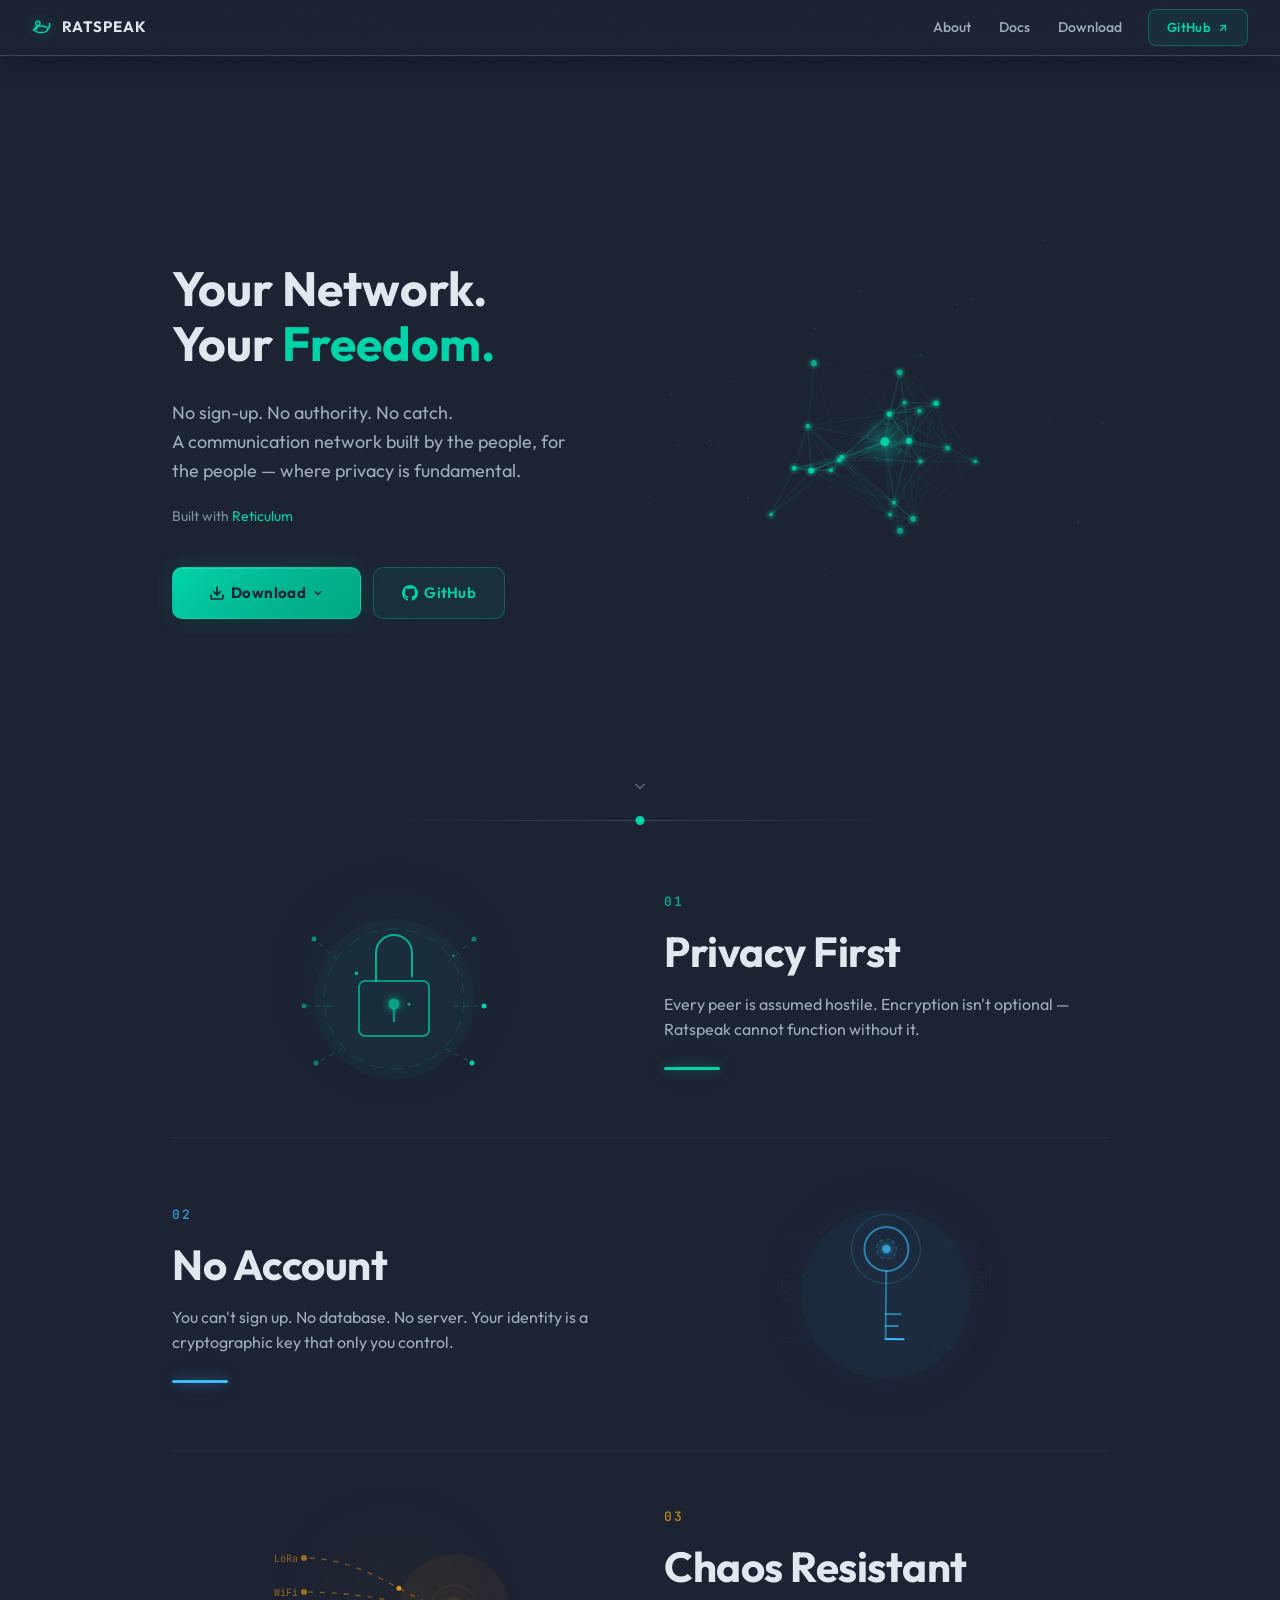
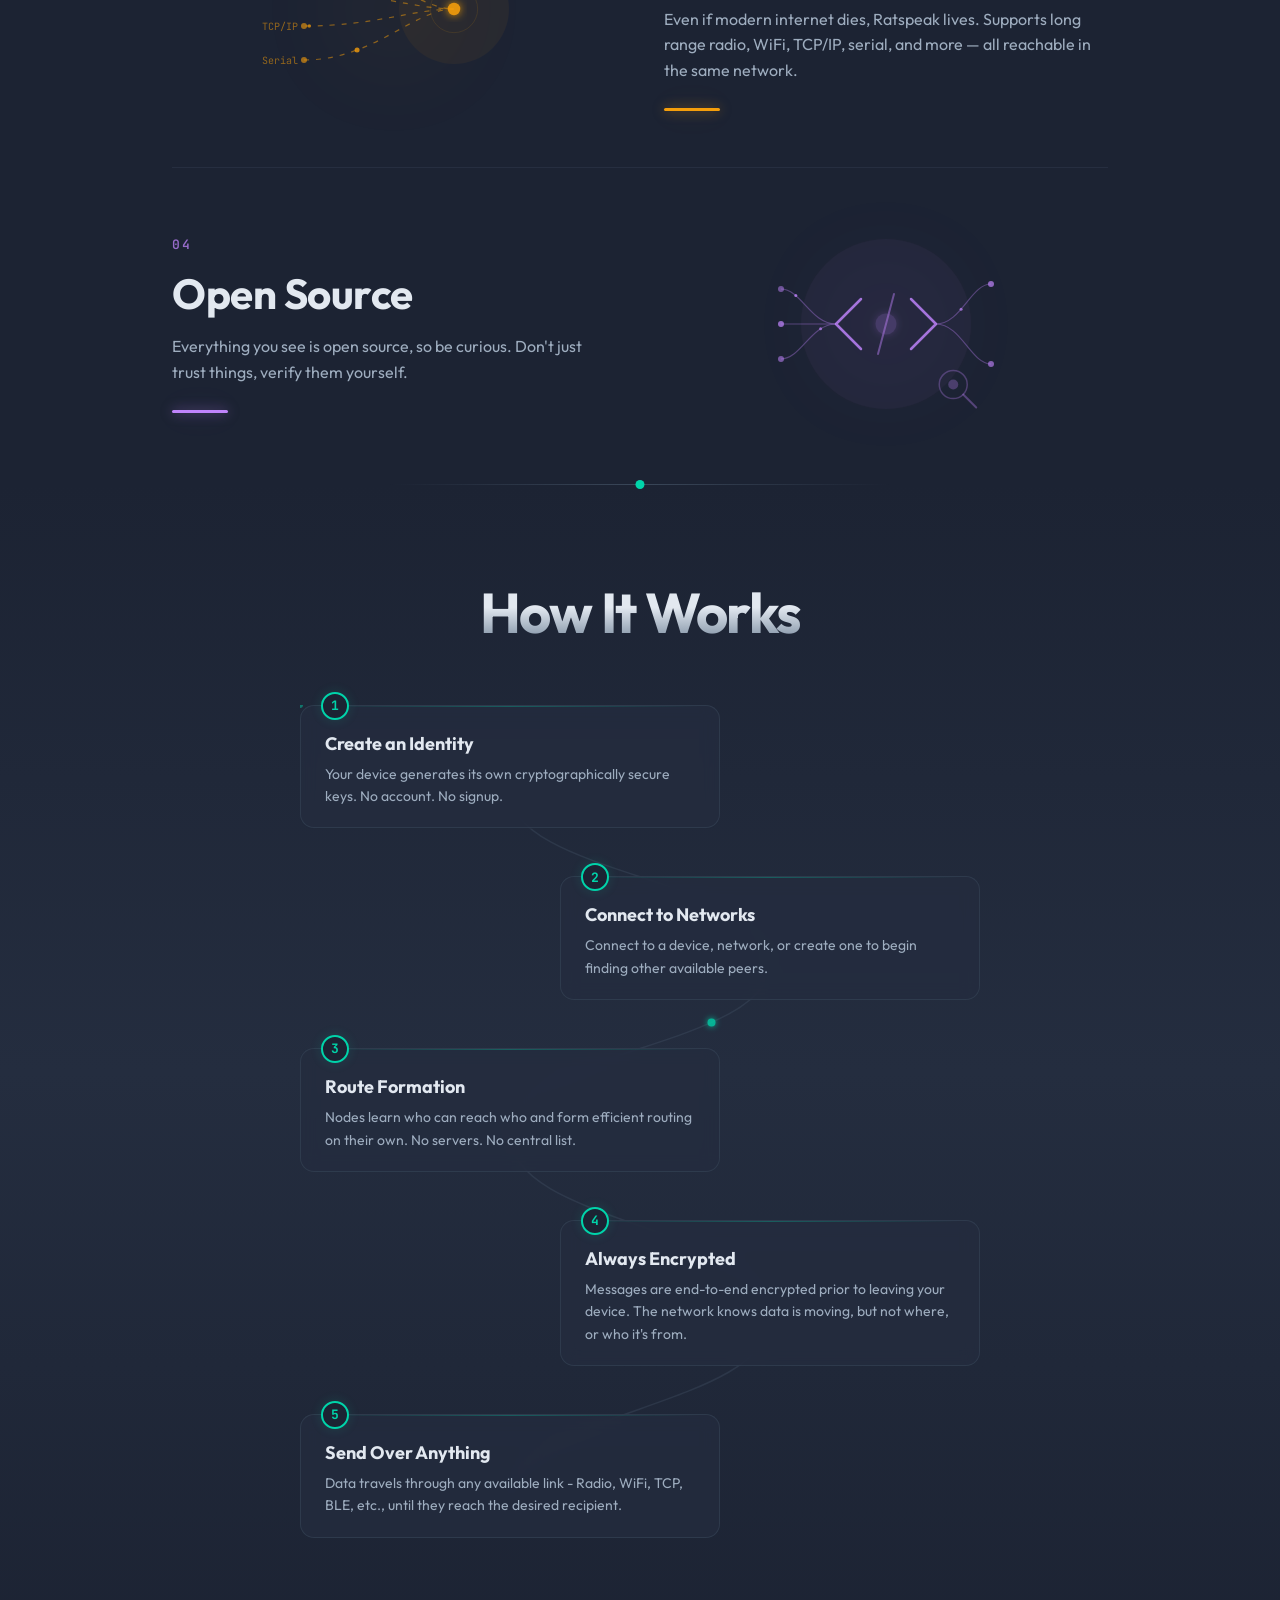
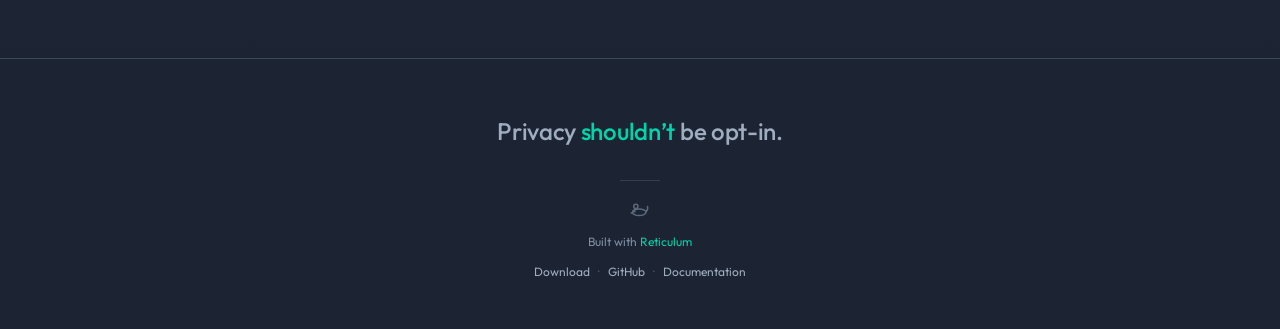
==== index.html @ ed73d6cc "Rename Flash to Download, update navbar and page text" ====
<!DOCTYPE html>
<html lang="en">
<head>
    <meta charset="UTF-8">
    <meta name="viewport" content="width=device-width, initial-scale=1.0">
    <title>Ratspeak — Encrypted Mesh Networking Dashboard</title>
    <meta name="description" content="Encrypted mesh communication built on Reticulum. No servers. No accounts. No surveillance.">
    <link rel="preconnect" href="https://fonts.googleapis.com">
    <link rel="preconnect" href="https://fonts.gstatic.com" crossorigin>
    <link href="https://fonts.googleapis.com/css2?family=Outfit:wght@400;500;600;700&family=JetBrains+Mono:wght@400;500;600&display=swap" rel="stylesheet">
    <style>
        :root {
            --bg-primary:    #1c2333;
            --bg-secondary:  #242d3f;
            --bg-tertiary:   #2d3748;
            --border:        #3a4759;
            --border-light:  #4a5a6e;
            --text-primary:  #e2e8f0;
            --text-secondary:#9eadbf;
            --text-muted:    #7e8fa2;
            --green:         #00D4AA;
            --green-dim:     #00A080;
            --red:           #FF6B6B;
            --blue:          #38BDF8;
            --purple:        #C084FC;
            --orange:        #F59E0B;
            --font-mono:     'JetBrains Mono', 'SF Mono', 'Menlo', 'Monaco', 'Consolas', monospace;
            --font-sans:     'Outfit', -apple-system, BlinkMacSystemFont, 'Segoe UI', Helvetica, Arial, sans-serif;
            --glass-bg:      rgba(36, 45, 63, 0.75);
            --glass-border:  rgba(58, 71, 89, 0.55);
        }

        * { box-sizing: border-box; margin: 0; padding: 0; }

        html {
            scroll-behavior: smooth;
        }

        body {
            background: var(--bg-primary);
            color: var(--text-primary);
            font-family: var(--font-sans);
            font-size: 14px;
            line-height: 1.5;
            position: relative;
            overflow-x: hidden;
        }

        /* Noise texture overlay */
        body::after {
            content: '';
            position: fixed;
            top: 0;
            left: 0;
            width: 100%;
            height: 100%;
            pointer-events: none;
            z-index: 99999;
            opacity: 0.015;
            background-image: url("data:image/svg+xml,%3Csvg viewBox='0 0 256 256' xmlns='http://www.w3.org/2000/svg'%3E%3Cfilter id='noise'%3E%3CfeTurbulence type='fractalNoise' baseFrequency='0.9' numOctaves='4' stitchTiles='stitch'/%3E%3C/filter%3E%3Crect width='100%25' height='100%25' filter='url(%23noise)'/%3E%3C/svg%3E");
            background-repeat: repeat;
            background-size: 256px 256px;
        }

        /* ── Animations ───────────────────────────────── */

        @keyframes glowPulse {
            0%, 100% { box-shadow: 0 0 8px var(--green), 0 0 16px rgba(0, 212, 170, 0.2); }
            50%      { box-shadow: 0 0 12px var(--green), 0 0 24px rgba(0, 212, 170, 0.35); }
        }

        /* ── Navbar ────────────────────────────────────── */

        .navbar {
            position: fixed;
            top: 0;
            left: 0;
            right: 0;
            z-index: 100;
            display: flex;
            align-items: center;
            justify-content: space-between;
            padding: 0 32px;
            height: 56px;
            background: linear-gradient(180deg, rgba(28, 35, 51, 0.95) 0%, rgba(28, 35, 51, 0.9) 100%);
            backdrop-filter: blur(16px);
            border-bottom: 1px solid var(--border);
            box-shadow: 0 1px 0 rgba(0, 212, 170, 0.05), 0 4px 24px rgba(0, 0, 0, 0.3);
            transition: border-color 0.3s ease, box-shadow 0.3s ease;
        }

        .navbar.scrolled {
            border-bottom-color: var(--border-light);
            box-shadow: 0 1px 0 rgba(0, 212, 170, 0.08), 0 8px 32px rgba(0, 0, 0, 0.5);
        }

        .navbar-left {
            display: flex;
            align-items: center;
            gap: 10px;
        }

        .navbar-left a {
            display: flex;
            align-items: center;
            gap: 10px;
            text-decoration: none;
        }

        .navbar-logo {
            flex-shrink: 0;
            filter: drop-shadow(0 0 6px rgba(0, 212, 170, 0.4));
        }

        .navbar-title {
            font-size: 15px;
            font-weight: 700;
            color: var(--text-primary);
            letter-spacing: 1px;
            text-transform: uppercase;
        }

        .navbar-right {
            display: flex;
            align-items: center;
            gap: 24px;
        }

        .navbar-link {
            color: var(--text-secondary);
            text-decoration: none;
            font-size: 14px;
            font-weight: 500;
            padding: 6px 2px;
            border-bottom: 1px solid transparent;
            transition: color 0.2s, border-color 0.2s;
        }

        .navbar-link:hover {
            color: var(--text-primary);
            border-bottom-color: var(--text-secondary);
        }

        .nr-btn {
            background: rgba(0, 160, 128, 0.1);
            color: var(--green);
            border: 1px solid rgba(0, 212, 170, 0.3);
            border-radius: 8px;
            padding: 8px 18px;
            font-size: 13px;
            font-weight: 600;
            cursor: pointer;
            font-family: var(--font-sans);
            transition: all 0.25s ease;
            white-space: nowrap;
            letter-spacing: 0.3px;
            text-decoration: none;
            display: inline-flex;
            align-items: center;
            gap: 6px;
        }

        .nr-btn:hover {
            background: rgba(0, 160, 128, 0.2);
            border-color: rgba(0, 212, 170, 0.5);
            color: var(--green);
            box-shadow: 0 0 20px rgba(0, 212, 170, 0.15);
        }

        .nr-btn-lg {
            padding: 14px 36px;
            font-size: 15px;
            border-radius: 10px;
            background: linear-gradient(135deg, #00D4AA 0%, #00B894 50%, #00A87E 100%);
            color: var(--bg-primary);
            border: 1px solid rgba(0, 232, 186, 0.4);
            font-weight: 700;
            letter-spacing: 0.4px;
            box-shadow:
                0 0 20px rgba(0, 212, 170, 0.2),
                0 2px 8px rgba(0, 0, 0, 0.3),
                inset 0 1px 0 rgba(255, 255, 255, 0.15);
            position: relative;
        }

        .nr-btn-lg:hover {
            background: linear-gradient(135deg, #00e8ba 0%, #00D4AA 50%, #00B894 100%);
            border-color: rgba(0, 232, 186, 0.6);
            color: var(--bg-primary);
            box-shadow:
                0 0 32px rgba(0, 212, 170, 0.35),
                0 4px 16px rgba(0, 0, 0, 0.3),
                inset 0 1px 0 rgba(255, 255, 255, 0.2);
            transform: translateY(-2px);
        }

        .nr-btn-secondary {
            padding: 14px 28px;
            font-size: 15px;
            border-radius: 10px;
            font-weight: 600;
        }

        .nr-btn-secondary:hover {
            background: rgba(0, 160, 128, 0.15);
        }

        .hero-buttons {
            display: flex;
            align-items: center;
            gap: 12px;
            margin-top: 28px;
        }

        .download-wrapper {
            position: relative;
        }

        .download-dropdown {
            position: absolute;
            top: calc(100% + 8px);
            left: 0;
            min-width: 100%;
            background: var(--bg-secondary);
            border: 1px solid var(--border);
            border-radius: 10px;
            padding: 6px;
            opacity: 0;
            visibility: hidden;
            transform: translateY(-4px);
            transition: all 0.2s ease;
            z-index: 10;
            box-shadow: 0 8px 32px rgba(0, 0, 0, 0.4);
        }

        .download-wrapper:hover .download-dropdown,
        .download-wrapper:focus-within .download-dropdown {
            opacity: 1;
            visibility: visible;
            transform: translateY(0);
        }

        .download-option {
            display: flex;
            align-items: center;
            gap: 10px;
            padding: 10px 14px;
            color: var(--text-secondary);
            text-decoration: none;
            font-size: 13px;
            font-weight: 500;
            border-radius: 6px;
            transition: all 0.15s;
            white-space: nowrap;
        }

        .download-option:hover {
            background: var(--bg-tertiary);
            color: var(--text-primary);
        }

        .download-option svg {
            width: 16px;
            height: 16px;
            flex-shrink: 0;
        }

        /* ── Hero ──────────────────────────────────────── */

        .hero {
            min-height: calc(100vh - 80px);
            padding: 140px 32px 80px;
            max-width: 1000px;
            margin: 0 auto;
            display: flex;
            align-items: center;
            gap: 48px;
            position: relative;
        }

        .scroll-hint {
            position: absolute;
            bottom: 24px;
            left: 50%;
            transform: translateX(-50%);
            display: flex;
            flex-direction: column;
            align-items: center;
            gap: 4px;
            color: var(--text-muted);
            opacity: 0.6;
            animation: scrollBounce 2s ease-in-out infinite;
            transition: opacity 0.4s;
            z-index: 5;
        }

        .scroll-hint svg {
            width: 20px;
            height: 20px;
        }

        .scroll-hint.hidden {
            opacity: 0;
            pointer-events: none;
        }

        @keyframes scrollBounce {
            0%, 100% { transform: translateX(-50%) translateY(0); }
            50% { transform: translateX(-50%) translateY(6px); }
        }

        .hero-text {
            flex: 0 0 45%;
            position: relative;
            z-index: 2;
        }

        .hero h1 {
            font-family: var(--font-sans);
            font-weight: 700;
            font-size: 48px;
            line-height: 1.15;
            color: var(--text-primary);
            margin-bottom: 28px;
        }

        .hero h1 .accent {
            color: var(--green);
            display: inline-block;
            min-width: 180px;
            transition: opacity 0.4s ease;
        }
        .hero h1 .accent.fade-out {
            opacity: 0;
        }

        .hero-sub {
            font-size: 18px;
            color: var(--text-secondary);
            max-width: 520px;
            line-height: 1.6;
            margin-bottom: 20px;
        }

        .hero-built-on {
            font-size: 14px;
            color: var(--text-muted);
            margin-bottom: 40px;
        }
        .hero-built-on a {
            color: var(--green);
            text-decoration: none;
            border-bottom: 1px solid transparent;
            transition: border-color 0.2s;
        }
        .hero-built-on a:hover {
            border-bottom-color: var(--green);
        }

        .hero-visual {
            flex: 1;
            display: flex;
            align-items: center;
            justify-content: center;
            position: relative;
            min-height: 400px;
        }

        #meshCanvas {
            width: 100%;
            height: 100%;
            display: block;
        }

        /* ── Section Shared ────────────────────────────── */

        .section-heading {
            font-family: var(--font-sans);
            font-weight: 700;
            font-size: clamp(36px, 5vw, 56px);
            line-height: 1;
            letter-spacing: -1.5px;
            text-align: center;
            margin-bottom: 64px;
            background: linear-gradient(180deg, var(--text-primary) 40%, var(--text-muted) 100%);
            -webkit-background-clip: text;
            -webkit-text-fill-color: transparent;
            background-clip: text;
        }

        .section-divider {
            position: relative;
            height: 1px;
            background: linear-gradient(90deg, transparent 0%, var(--border) 50%, transparent 100%);
            max-width: 500px;
            margin: 0 auto;
        }

        .section-divider::after {
            content: '';
            position: absolute;
            top: -4px;
            left: 50%;
            transform: translateX(-50%);
            width: 9px;
            height: 9px;
            border-radius: 50%;
            background: var(--green);
            animation: glowPulse 2.5s ease-in-out infinite;
        }

        .fade-in {
            opacity: 0;
            transform: translateY(24px);
            transition: opacity 0.7s cubic-bezier(0.16, 1, 0.3, 1),
                        transform 0.7s cubic-bezier(0.16, 1, 0.3, 1);
        }

        .fade-in.visible {
            opacity: 1;
            transform: translateY(0);
        }

        /* ── WHY Section ───────────────────────────────── */

        .why {
            padding: 60px 32px 60px;
            max-width: 1000px;
            margin: 0 auto;
            overflow: hidden;
        }

        .why-feature {
            display: grid;
            grid-template-columns: 1fr 1fr;
            gap: 48px;
            align-items: center;
            padding: 56px 0;
            border-bottom: 1px solid rgba(58, 71, 89, 0.35);
        }

        .why-feature:last-child {
            border-bottom: none;
            padding-bottom: 0;
        }

        .why-feature:first-of-type {
            padding-top: 0;
        }

        .why-feature--right .why-feature__visual {
            order: 2;
        }

        .why-feature--left .why-feature__text {
            order: 2;
        }

        .why-feature__number {
            font-family: var(--font-mono);
            font-size: 13px;
            font-weight: 600;
            letter-spacing: 2px;
            display: block;
            margin-bottom: 16px;
        }

        [data-accent="green"] .why-feature__number  { color: var(--green); opacity: 0.75; }
        [data-accent="blue"] .why-feature__number    { color: var(--blue); opacity: 0.75; }
        [data-accent="orange"] .why-feature__number  { color: var(--orange); opacity: 0.75; }
        [data-accent="purple"] .why-feature__number  { color: var(--purple); opacity: 0.75; }

        .why-feature__title {
            font-family: var(--font-sans);
            font-weight: 700;
            font-size: clamp(28px, 4vw, 42px);
            color: var(--text-primary);
            line-height: 1.15;
            margin-bottom: 16px;
            letter-spacing: -0.5px;
        }

        .why-feature__tagline {
            font-size: 16px;
            color: var(--text-secondary);
            line-height: 1.6;
            max-width: 460px;
        }

        .why-feature__accent-line {
            width: 56px;
            height: 3px;
            margin-top: 24px;
            border-radius: 2px;
        }

        [data-accent="green"] .why-feature__accent-line  { background: var(--green); box-shadow: 0 0 12px rgba(0, 212, 170, 0.5), 0 0 28px rgba(0, 212, 170, 0.2); }
        [data-accent="blue"] .why-feature__accent-line    { background: var(--blue); box-shadow: 0 0 12px rgba(56, 189, 248, 0.5), 0 0 28px rgba(56, 189, 248, 0.2); }
        [data-accent="orange"] .why-feature__accent-line  { background: var(--orange); box-shadow: 0 0 12px rgba(245, 158, 11, 0.5), 0 0 28px rgba(245, 158, 11, 0.2); }
        [data-accent="purple"] .why-feature__accent-line  { background: var(--purple); box-shadow: 0 0 12px rgba(192, 132, 252, 0.5), 0 0 28px rgba(192, 132, 252, 0.2); }

        .why-feature__visual {
            display: flex;
            align-items: center;
            justify-content: center;
            position: relative;
        }

        .why-feature__visual::before {
            content: '';
            position: absolute;
            width: 100px;
            height: 100px;
            border-radius: 50%;
            filter: blur(60px);
            opacity: 0.08;
            z-index: 0;
        }
        [data-accent="green"] .why-feature__visual::before  { background: var(--green); }
        [data-accent="blue"] .why-feature__visual::before    { background: var(--blue); }
        [data-accent="orange"] .why-feature__visual::before  { background: var(--orange); }
        [data-accent="purple"] .why-feature__visual::before  { background: var(--purple); }

        .why-feature__svg {
            width: 100%;
            max-width: 280px;
            height: auto;
            opacity: 1.0;
        }

        [data-accent="green"] .why-feature__svg  { color: var(--green); }
        [data-accent="blue"] .why-feature__svg    { color: var(--blue); }
        [data-accent="orange"] .why-feature__svg  { color: var(--orange); }
        [data-accent="purple"] .why-feature__svg  { color: var(--purple); }

        /* WHY feature animation stagger */
        .why-feature.visible .why-feature__text {
            animation: whySlide 0.6s cubic-bezier(0.16, 1, 0.3, 1) 0.15s both;
        }
        .why-feature.visible .why-feature__visual {
            animation: whySlide 0.6s cubic-bezier(0.16, 1, 0.3, 1) 0.3s both;
        }

        @keyframes whySlide {
            from { opacity: 0; transform: translateY(20px); }
            to   { opacity: 1; transform: translateY(0); }
        }

        /* C02 peripheral fade — invisible until card enters viewport */
        .c02-fade { opacity: 0; }
        .why-feature.visible .c02-fade {
            animation: c02Glow var(--glow-dur, 5s) ease-in-out var(--glow-delay, 0s) infinite both;
        }
        @keyframes c02Glow {
            0%, 100% { opacity: 0.05; }
            50% { opacity: var(--glow-peak, 0.3); }
        }

        /* ── HOW IT WORKS Section ──────────────────────── */

        .how {
            padding: 100px 32px 120px;
            background: linear-gradient(180deg, var(--bg-primary) 0%, var(--bg-secondary) 50%, var(--bg-primary) 100%);
        }

        .how .section-heading {
            max-width: 1000px;
            margin-left: auto;
            margin-right: auto;
        }

        .how-flow {
            position: relative;
            max-width: 680px;
            margin: 0 auto;
        }

        /* SVG connector path — dynamically computed by JS */
        .how-flow__connector {
            position: absolute;
            top: 0;
            left: 0;
            width: 100%;
            height: 100%;
            z-index: 0;
            pointer-events: none;
            opacity: 0;
            transition: opacity 1s ease;
        }

        .how-flow__connector.revealed {
            opacity: 1;
        }

        /* Cards container — vertical stack */
        .how-cards {
            display: flex;
            flex-direction: column;
            gap: 48px;
            position: relative;
            z-index: 1;
        }

        /* Uniform card sizing */
        .how-card {
            width: 420px;
            min-height: 108px;
            background: var(--glass-bg);
            border: 1px solid var(--glass-border);
            border-radius: 14px;
            padding: 20px 24px;
            position: relative;
            backdrop-filter: blur(8px);
            transition: border-color 0.3s ease, box-shadow 0.3s ease;
        }

        /* Alternating left/right zigzag */
        .how-card:nth-child(odd) {
            align-self: flex-start;
        }

        .how-card:nth-child(even) {
            align-self: flex-end;
        }

        .how-card:hover {
            border-color: rgba(0, 212, 170, 0.25);
            box-shadow: 0 4px 24px rgba(0, 212, 170, 0.06),
                        0 0 0 1px rgba(0, 212, 170, 0.08);
        }

        /* Subtle top-edge glow line */
        .how-card::before {
            content: '';
            position: absolute;
            top: 0;
            left: 20px;
            right: 20px;
            height: 1px;
            background: linear-gradient(90deg, transparent, rgba(0, 212, 170, 0.3), transparent);
            border-radius: 1px;
        }

        /* Step number badge */
        .how-card__badge {
            position: absolute;
            top: -14px;
            left: 20px;
            width: 28px;
            height: 28px;
            border-radius: 50%;
            background: var(--bg-primary);
            border: 2px solid var(--green);
            display: flex;
            align-items: center;
            justify-content: center;
            font-family: var(--font-mono);
            font-weight: 700;
            font-size: 13px;
            color: var(--green);
            box-shadow: 0 0 12px rgba(0, 212, 170, 0.15);
            transform: scale(0);
            transition: transform 0.5s cubic-bezier(0.34, 1.56, 0.64, 1) 0.1s;
        }

        .how-card.visible .how-card__badge {
            transform: scale(1);
        }

        /* Card title */
        .how-card__title {
            font-family: var(--font-sans);
            font-weight: 700;
            font-size: 18px;
            color: var(--text-primary);
            margin-bottom: 6px;
            margin-top: 4px;
        }

        /* Card description */
        .how-card__desc {
            font-size: 14px;
            color: var(--text-secondary);
            line-height: 1.6;
        }

        /* Fade-in with stagger via --step-index */
        .how-card.fade-in {
            opacity: 0;
            transform: translateY(24px);
            transition: opacity 0.6s cubic-bezier(0.16, 1, 0.3, 1),
                        transform 0.6s cubic-bezier(0.16, 1, 0.3, 1);
            transition-delay: calc(var(--step-index, 0) * 0.1s);
        }

        .how-card.fade-in.visible {
            opacity: 1;
            transform: translateY(0);
        }

        /* ── Footer ────────────────────────────────────── */

        .footer {
            padding: 56px 32px 48px;
            border-top: 1px solid var(--border);
            text-align: center;
            display: flex;
            flex-direction: column;
            align-items: center;
            gap: 12px;
        }

        .footer-quote {
            font-family: var(--font-sans);
            font-size: clamp(18px, 2.5vw, 24px);
            font-weight: 500;
            letter-spacing: -0.3px;
            color: var(--text-secondary);
            text-align: center;
            padding: 0;
            margin: 0 0 20px;
            max-width: 600px;
            line-height: 1.4;
        }

        .footer-quote em {
            font-style: normal;
            color: var(--green);
        }

        .footer-divider {
            width: 40px;
            height: 1px;
            background: var(--border-light);
            margin: 0 0 8px;
            opacity: 0.5;
        }

        .footer-logo {
            width: 20px;
            height: 20px;
            opacity: 0.65;
        }

        .footer-name {
            font-family: var(--font-sans);
            font-weight: 600;
            font-size: 13px;
            color: var(--text-secondary);
        }

        .footer-built {
            font-size: 12px;
            color: var(--text-muted);
        }

        .footer-built a {
            color: var(--green);
            text-decoration: none;
        }

        .footer-built a:hover {
            text-decoration: underline;
        }

        .footer-links {
            font-size: 12px;
            color: var(--text-muted);
            display: flex;
            gap: 8px;
            align-items: center;
        }

        .footer-links a {
            color: var(--text-secondary);
            text-decoration: none;
            transition: color 0.2s;
        }

        .footer-links a:hover {
            color: var(--green);
        }

        .footer-links .dot-sep {
            color: var(--text-muted);
            opacity: 0.5;
        }

        .footer-license {
            font-family: var(--font-mono);
            font-size: 10px;
            color: var(--text-muted);
            margin-top: 4px;
        }

        /* ── Responsive ────────────────────────────────── */

        @media (max-width: 768px) {
            .navbar {
                padding: 0 16px;
            }

            .hero {
                flex-direction: column;
                padding: 120px 20px 60px;
                gap: 32px;
                text-align: center;
                min-height: calc(100svh - 60px);
            }

            .hero-text {
                flex: none;
                width: 100%;
            }

            .hero h1 {
                font-size: 32px;
            }

            .hero h1 .accent {
                min-width: auto;
            }

            .hero-sub {
                font-size: 16px;
                margin-left: auto;
                margin-right: auto;
            }

            .hero-buttons {
                justify-content: center;
                flex-wrap: wrap;
            }

            .hero-visual {
                position: absolute;
                top: 100px;
                left: 0;
                right: 0;
                bottom: 0;
                opacity: 0.15;
                z-index: 0;
                pointer-events: none;
            }

            .hero-text {
                z-index: 2;
            }

            /* Section shared */
            .section-heading {
                margin-bottom: 48px;
                letter-spacing: -2px;
            }

            .section-divider {
                max-width: 200px;
            }

            /* WHY */
            .why {
                padding: 60px 20px 40px;
            }

            .why-feature {
                grid-template-columns: 1fr;
                gap: 24px;
                padding: 40px 0;
            }

            .why-feature--right .why-feature__visual,
            .why-feature--left .why-feature__text {
                order: 0;
            }

            .why-feature__svg {
                max-width: 160px;
            }

            .why-feature__title {
                font-size: 24px;
            }

            .why-feature__tagline {
                font-size: 14px;
            }

            /* HOW */
            .how {
                padding: 60px 20px 80px;
            }

            .how-cards {
                gap: 36px;
            }

            .how-card {
                width: 100%;
                padding: 18px 20px;
            }

            .how-card:nth-child(odd),
            .how-card:nth-child(even) {
                align-self: stretch;
            }

            .how-card__title {
                font-size: 17px;
            }

            .how-card__desc {
                font-size: 13px;
            }

            /* Hide connector on mobile */
            .how-flow__connector {
                display: none;
            }

            /* Footer */
            .footer {
                padding: 56px 20px 36px;
            }
        }
    </style>
</head>
<body>

<!-- ── Navbar ──────────────────────────────────────────── -->
<nav class="navbar" id="navbar">
    <div class="navbar-left">
        <a href="index.html">
            <svg class="navbar-logo" viewBox="0 0 24 24" fill="none" stroke="var(--green)" stroke-width="1.8" stroke-linecap="round" stroke-linejoin="round" width="20" height="20">
                <ellipse cx="11" cy="13.5" rx="8" ry="4"/>
                <circle cx="7" cy="6.5" r="2.5"/>
                <circle cx="5" cy="12" r="0.9"/>
                <path d="M3 14l-1.5.5"/>
                <path d="M19 13c1.5-1 2.5-4 2-6.5"/>
            </svg>
            <span class="navbar-title">Ratspeak</span>
        </a>
    </div>
    <div class="navbar-right">
        <a href="about.html" class="navbar-link">About</a>
        <a href="docs.html" class="navbar-link">Docs</a>
        <a href="download.html" class="navbar-link">Download</a>
        <a href="#" class="nr-btn" target="_blank" rel="noopener noreferrer">
            GitHub
            <svg width="12" height="12" viewBox="0 0 24 24" fill="none" stroke="currentColor" stroke-width="2.5" stroke-linecap="round" stroke-linejoin="round"><path d="M7 17l10-10"/><path d="M7 7h10v10"/></svg>
        </a>
    </div>
</nav>

<!-- ── Hero ────────────────────────────────────────────── -->
<section class="hero">
    <div class="hero-text">
        <h1>Your Network.<br>Your <span class="accent" id="hero-cycle">Freedom.</span></h1>
        <p class="hero-sub">No sign-up. No authority. No catch.<br>A communication network built by the people, for the people — where privacy is fundamental.</p>
        <p class="hero-built-on">Built with <a href="https://github.com/markqvist/Reticulum" target="_blank" rel="noopener noreferrer">Reticulum</a></p>
        <div class="hero-buttons">
            <div class="download-wrapper">
                <a href="#" class="nr-btn nr-btn-lg">
                    <svg width="16" height="16" viewBox="0 0 24 24" fill="none" stroke="currentColor" stroke-width="2.5" stroke-linecap="round" stroke-linejoin="round"><path d="M21 15v4a2 2 0 0 1-2 2H5a2 2 0 0 1-2-2v-4"/><polyline points="7 10 12 15 17 10"/><line x1="12" y1="15" x2="12" y2="3"/></svg>
                    Download
                    <svg width="12" height="12" viewBox="0 0 24 24" fill="none" stroke="currentColor" stroke-width="2.5" stroke-linecap="round" stroke-linejoin="round"><path d="M6 9l6 6 6-6"/></svg>
                </a>
                <div class="download-dropdown">
                    <a href="#" class="download-option">
                        <svg viewBox="0 0 24 24" fill="currentColor"><path d="M18.71 19.5c-.83 1.24-1.71 2.45-3.05 2.47-1.34.03-1.77-.79-3.29-.79-1.53 0-2 .77-3.27.82-1.31.05-2.3-1.32-3.14-2.53C4.25 17 2.94 12.45 4.7 9.39c.87-1.52 2.43-2.48 4.12-2.51 1.28-.02 2.5.87 3.29.87.78 0 2.26-1.07 3.8-.91.65.03 2.47.26 3.64 1.98-.09.06-2.17 1.28-2.15 3.81.03 3.02 2.65 4.03 2.68 4.04-.03.07-.42 1.44-1.38 2.83M13 3.5c.73-.83 1.94-1.46 2.94-1.5.13 1.17-.34 2.35-1.04 3.19-.69.85-1.83 1.51-2.95 1.42-.15-1.15.41-2.35 1.05-3.11z"/></svg>
                        macOS
                    </a>
                    <a href="#" class="download-option">
                        <svg viewBox="0 0 24 24" fill="currentColor"><path d="M12.504 0c-.155 0-.315.008-.48.021-4.226.333-3.105 4.807-3.17 6.298-.076 1.092-.3 1.953-1.05 3.02-.885 1.051-2.127 2.75-2.716 4.521-.278.832-.41 1.684-.287 2.489a.424.424 0 00-.11.135c-.26.268-.45.6-.663.839-.199.199-.485.267-.797.4-.313.136-.658.269-.864.68-.09.189-.136.394-.132.602 0 .199.027.4.055.536.058.399.116.728.04.97-.249.68-.28 1.145-.106 1.484.174.334.535.47.94.601.81.2 1.91.135 2.774.6.926.466 1.866.67 2.616.47.526-.116.97-.464 1.208-.946.587-.003 1.23-.269 2.26-.334.699-.058 1.574.267 2.577.2.025.134.063.198.114.333l.003.003c.391.778 1.113 1.132 1.884 1.071.771-.06 1.592-.536 2.257-1.306.631-.765 1.683-1.084 2.378-1.503.348-.199.629-.469.649-.853.023-.4-.2-.811-.714-1.376v-.097l-.003-.003c-.17-.2-.25-.535-.338-.926-.085-.401-.182-.786-.492-1.046h-.003c-.059-.054-.123-.067-.188-.135a.357.357 0 00-.19-.064c.431-1.278.264-2.55-.173-3.694-.533-1.41-1.465-2.638-2.175-3.483-.796-1.005-1.576-1.957-1.56-3.368.026-2.152.236-6.133-3.544-6.139zm.529 3.405h.013c.213 0 .396.062.584.198.19.135.33.332.438.533.105.259.158.459.166.724 0-.02.006-.04.006-.06v.105a.086.086 0 01-.004-.021l-.004-.024a1.807 1.807 0 01-.15.706.953.953 0 01-.213.335.71.71 0 00-.088-.042c-.104-.045-.198-.064-.284-.133a1.312 1.312 0 00-.22-.066c.05-.06.146-.133.183-.198.053-.128.082-.264.088-.402v-.02a1.21 1.21 0 00-.061-.4c-.045-.134-.101-.2-.183-.333-.084-.066-.167-.132-.267-.132h-.016c-.093 0-.176.03-.262.132a.8.8 0 00-.205.334 1.18 1.18 0 00-.09.4v.019c.002.089.008.179.02.267-.193-.067-.438-.135-.607-.202a1.635 1.635 0 01-.018-.2v-.02a1.772 1.772 0 01.15-.768c.082-.22.232-.406.43-.533a.985.985 0 01.594-.2zm-2.962.059h.036c.142 0 .27.048.399.135.146.129.264.288.344.465.09.199.14.4.153.667v.004c.007.134.006.2-.002.266v.08c-.03.007-.056.018-.083.024-.152.055-.274.135-.393.2.012-.09.013-.18.003-.267v-.015c-.012-.133-.04-.2-.082-.333a.613.613 0 00-.166-.267.248.248 0 00-.183-.064h-.021c-.071.006-.13.04-.186.132a.552.552 0 00-.12.27.944.944 0 00-.023.33v.015c.012.135.037.2.08.334.046.134.098.2.166.268.01.009.02.018.034.024-.07.057-.117.07-.176.136a.304.304 0 01-.131.068 2.62 2.62 0 01-.275-.402 1.772 1.772 0 01-.155-.667 1.759 1.759 0 01.08-.668 1.43 1.43 0 01.283-.535c.128-.133.26-.2.418-.2zm1.37 1.706c.332 0 .733.065 1.216.399.293.2.523.269 1.052.468h.003c.255.136.405.266.478.399v-.131a.571.571 0 01.016.47c-.123.31-.516.643-1.063.842v.002c-.268.135-.501.333-.775.465-.276.135-.588.292-1.012.267a1.139 1.139 0 01-.448-.067 3.566 3.566 0 01-.322-.198c-.195-.135-.363-.332-.612-.465v-.005h-.005c-.4-.246-.616-.512-.686-.71-.07-.268-.005-.47.193-.6.224-.135.38-.271.483-.336.104-.074.143-.102.176-.131h.002v-.003c.169-.202.436-.47.839-.601.139-.036.294-.065.466-.065zm2.8 2.142c.358 1.417 1.196 3.475 1.735 4.473.286.534.855 1.659 1.102 3.024.156-.005.33.018.513.064.646-1.671-.546-3.467-1.089-3.966-.22-.2-.232-.335-.123-.335.59.534 1.365 1.572 1.646 2.757.13.535.16 1.104.021 1.67.067.028.135.06.205.067 1.032.534 1.413.938 1.23 1.537v-.043c-.06-.003-.12 0-.18 0h-.016c.151-.467-.182-.825-1.065-1.224-.915-.4-1.646-.336-1.77.465-.008.043-.013.066-.018.135-.068.023-.139.053-.209.064-.43.268-.662.669-.793 1.187-.13.533-.17 1.156-.205 1.869v.003c-.02.334-.17.838-.319 1.35-1.5 1.072-3.58 1.538-5.348.334a2.645 2.645 0 00-.402-.533 1.45 1.45 0 00-.275-.333c.182 0 .338-.03.465-.067a.615.615 0 00.314-.334c.108-.267 0-.697-.345-1.163-.345-.467-.931-.995-1.788-1.521-.63-.4-.986-.87-1.15-1.396-.165-.534-.143-1.085-.015-1.645.245-1.07.873-2.11 1.274-2.763.107-.065.037.135-.408.974-.396.751-1.14 2.497-.122 3.854a8.123 8.123 0 01.647-2.876c.564-1.278 1.743-3.504 1.836-5.268.048.036.217.135.289.202.218.133.38.333.59.465.21.201.477.335.876.335.039.003.075.006.11.006.412 0 .73-.134.997-.268.29-.134.52-.334.74-.4h.005c.467-.135.835-.402 1.044-.7zm2.185 8.958c.037.6.343 1.245.882 1.377.588.134 1.434-.333 1.791-.765l.211-.01c.315-.007.577.01.847.268l.003.003c.208.199.305.53.391.876.085.4.154.78.409 1.066.486.527.645.906.636 1.14l.003-.007v.018l-.003-.012c-.015.262-.185.396-.498.595-.63.401-1.746.712-2.457 1.57-.618.737-1.37 1.14-2.036 1.191-.664.053-1.237-.2-1.574-.898l-.005-.003c-.21-.4-.12-1.025.056-1.69.176-.668.428-1.344.463-1.897.037-.714.076-1.335.195-1.814.12-.465.308-.797.641-.984l.045-.022zm-10.814.049h.01c.053 0 .105.005.157.014.376.055.706.333 1.023.752l.91 1.664.003.003c.243.533.754 1.064 1.189 1.637.434.598.77 1.131.729 1.57v.006c-.057.744-.48 1.148-1.125 1.294-.645.135-1.52.002-2.395-.464-.968-.536-2.118-.469-2.857-.602-.369-.066-.61-.2-.723-.4-.11-.2-.113-.602.123-1.23v-.004l.002-.003c.117-.334.03-.752-.027-1.118-.055-.401-.083-.71.043-.94.16-.334.396-.4.69-.533.294-.135.64-.202.915-.47h.002v-.002c.256-.268.445-.601.668-.838.19-.201.38-.336.663-.336zm7.159-9.074c-.435.201-.945.535-1.488.535-.542 0-.97-.267-1.28-.466-.154-.134-.28-.268-.373-.335-.164-.134-.144-.333-.074-.333.109.016.129.134.199.2.096.066.215.2.36.333.292.2.68.467 1.167.467.485 0 1.053-.267 1.398-.466.195-.135.445-.334.648-.467.156-.136.149-.267.279-.267.128.016.034.134-.147.332a8.097 8.097 0 01-.69.468zm-1.082-1.583V5.64c-.006-.02.013-.042.029-.05.074-.043.18-.027.26.004.063 0 .16.067.15.135-.006.049-.085.066-.135.066-.055 0-.092-.043-.141-.068-.052-.018-.146-.008-.163-.065zm-.551 0c-.02.058-.113.049-.166.066-.047.025-.086.068-.14.068-.05 0-.13-.02-.136-.068-.01-.066.088-.133.15-.133.08-.031.184-.047.259-.005.019.009.036.03.03.05v.02h.003z"/></svg>
                        Linux
                    </a>
                    <a href="#" class="download-option">
                        <svg viewBox="0 0 24 24" fill="currentColor"><path d="M0 3.449L9.75 2.1v9.451H0m10.949-9.602L24 0v11.4H10.949M0 12.6h9.75v9.451L0 20.699M10.949 12.6H24V24l-12.9-1.801"/></svg>
                        Windows
                    </a>
                </div>
            </div>
            <a href="#" class="nr-btn nr-btn-secondary" target="_blank" rel="noopener noreferrer">
                <svg width="16" height="16" viewBox="0 0 24 24" fill="currentColor"><path d="M12 0c-6.626 0-12 5.373-12 12 0 5.302 3.438 9.8 8.207 11.387.599.111.793-.261.793-.577v-2.234c-3.338.726-4.033-1.416-4.033-1.416-.546-1.387-1.333-1.756-1.333-1.756-1.089-.745.083-.729.083-.729 1.205.084 1.839 1.237 1.839 1.237 1.07 1.834 2.807 1.304 3.492.997.107-.775.418-1.305.762-1.604-2.665-.305-5.467-1.334-5.467-5.931 0-1.311.469-2.381 1.236-3.221-.124-.303-.535-1.524.117-3.176 0 0 1.008-.322 3.301 1.23.957-.266 1.983-.399 3.003-.404 1.02.005 2.047.138 3.006.404 2.291-1.552 3.297-1.23 3.297-1.23.653 1.653.242 2.874.118 3.176.77.84 1.235 1.911 1.235 3.221 0 4.609-2.807 5.624-5.479 5.921.43.372.823 1.102.823 2.222v3.293c0 .319.192.694.801.576 4.765-1.589 8.199-6.086 8.199-11.386 0-6.627-5.373-12-12-12z"/></svg>
                GitHub
            </a>
        </div>
    </div>
    <div class="hero-visual">
        <canvas id="meshCanvas"></canvas>
    </div>
    <div class="scroll-hint" id="scrollHint">
        <svg viewBox="0 0 24 24" fill="none" stroke="currentColor" stroke-width="2" stroke-linecap="round" stroke-linejoin="round"><path d="M7 10l5 5 5-5"/></svg>
    </div>
</section>

<!-- ── Divider ─────────────────────────────────────────── -->
<div class="section-divider"></div>

<!-- ── WHY ─────────────────────────────────────────────── -->
<section class="why" id="why">
    <!-- Feature 1: Privacy First -->
    <div class="why-feature why-feature--left fade-in" data-accent="green">
        <div class="why-feature__text">
            <span class="why-feature__number">01</span>
            <h3 class="why-feature__title">Privacy First</h3>
            <p class="why-feature__tagline">Every peer is assumed hostile. Encryption isn't optional — Ratspeak cannot function without it.</p>
            <div class="why-feature__accent-line"></div>
        </div>
        <div class="why-feature__visual">
            <svg class="why-feature__svg" viewBox="0 0 280 200" fill="none" xmlns="http://www.w3.org/2000/svg">
                <defs>
                    <filter id="glow-green" x="-50%" y="-50%" width="200%" height="200%">
                        <feGaussianBlur stdDeviation="4" result="blur"/>
                        <feComposite in="SourceGraphic" in2="blur" operator="over"/>
                    </filter>
                </defs>
                <!-- Ambient background -->
                <circle cx="140" cy="118" r="80" fill="currentColor" opacity="0.04"/>
                <!-- Scanning ring (slow rotation) -->
                <circle cx="140" cy="118" r="70" stroke="currentColor" stroke-width="0.8" fill="none" opacity="0.2" stroke-dasharray="12,8">
                    <animateTransform attributeName="transform" type="rotate" values="0 140 118;360 140 118" dur="20s" repeatCount="indefinite"/>
                </circle>
                <!-- Open padlock body -->
                <rect x="105" y="100" width="70" height="55" rx="6" stroke="currentColor" stroke-width="2" fill="none">
                    <animate attributeName="opacity" values="0.5;0.7;0.5" dur="5s" repeatCount="indefinite"/>
                </rect>
                <!-- Open shackle (breathing) -->
                <path d="M122,100 L122,72 A18,18 0 0,1 158,72 L158,85" stroke="currentColor" stroke-width="2" fill="none" stroke-linecap="round" opacity="0.8">
                    <animate attributeName="d"
                        values="M122,100 L122,72 A18,18 0 0,1 158,72 L158,85;
                                M122,100 L122,72 A18,18 0 0,1 158,72 L158,100;
                                M122,100 L122,72 A18,18 0 0,1 158,72 L158,100;
                                M122,100 L122,72 A18,18 0 0,1 158,72 L158,85"
                        dur="8s" repeatCount="indefinite"/>
                </path>
                <!-- Keyhole (pulsing glow) -->
                <circle cx="140" cy="123" r="5" fill="currentColor" filter="url(#glow-green)">
                    <animate attributeName="r" values="4;7;4" dur="2.5s" repeatCount="indefinite"/>
                    <animate attributeName="opacity" values="0.5;0.9;0.5" dur="2.5s" repeatCount="indefinite"/>
                </circle>
                <line x1="140" y1="128" x2="140" y2="140" stroke="currentColor" stroke-width="2.5" stroke-linecap="round" opacity="0.6"/>
                <!-- Radiating lines (flowing dashes) -->
                <line x1="85" y1="80" x2="60" y2="58" stroke="currentColor" stroke-width="1" opacity="0.3" stroke-linecap="round" stroke-dasharray="4,6">
                    <animate attributeName="stroke-dashoffset" values="0;-20" dur="3s" repeatCount="indefinite"/>
                </line>
                <line x1="195" y1="80" x2="220" y2="58" stroke="currentColor" stroke-width="1" opacity="0.3" stroke-linecap="round" stroke-dasharray="4,6">
                    <animate attributeName="stroke-dashoffset" values="0;-20" dur="3s" repeatCount="indefinite" begin="0.5s"/>
                </line>
                <line x1="82" y1="125" x2="50" y2="125" stroke="currentColor" stroke-width="1" opacity="0.3" stroke-linecap="round" stroke-dasharray="4,6">
                    <animate attributeName="stroke-dashoffset" values="0;-20" dur="3s" repeatCount="indefinite" begin="1.0s"/>
                </line>
                <line x1="198" y1="125" x2="230" y2="125" stroke="currentColor" stroke-width="1" opacity="0.3" stroke-linecap="round" stroke-dasharray="4,6">
                    <animate attributeName="stroke-dashoffset" values="0;-20" dur="3s" repeatCount="indefinite" begin="1.5s"/>
                </line>
                <line x1="88" y1="168" x2="62" y2="182" stroke="currentColor" stroke-width="1" opacity="0.3" stroke-linecap="round" stroke-dasharray="4,6">
                    <animate attributeName="stroke-dashoffset" values="0;-20" dur="3s" repeatCount="indefinite" begin="2.0s"/>
                </line>
                <line x1="192" y1="168" x2="218" y2="182" stroke="currentColor" stroke-width="1" opacity="0.3" stroke-linecap="round" stroke-dasharray="4,6">
                    <animate attributeName="stroke-dashoffset" values="0;-20" dur="3s" repeatCount="indefinite" begin="2.5s"/>
                </line>
                <!-- Data particles flowing along lines -->
                <circle r="1.8" fill="currentColor" opacity="0.8">
                    <animateMotion dur="4.0s" repeatCount="indefinite" path="M140,123 L60,58"/>
                </circle>
                <circle r="1.5" fill="currentColor" opacity="0">
                    <animateMotion dur="3.5s" repeatCount="indefinite" begin="1.3s" path="M140,123 L230,125"/>
                    <set attributeName="opacity" to="0.7" begin="1.3s"/>
                </circle>
                <circle r="1.3" fill="currentColor" opacity="0">
                    <animateMotion dur="4.5s" repeatCount="indefinite" begin="2.7s" path="M140,123 L218,182"/>
                    <set attributeName="opacity" to="0.6" begin="2.7s"/>
                </circle>
                <!-- Inward particles (bidirectional encryption) -->
                <circle r="1.4" fill="currentColor" opacity="0">
                    <animateMotion dur="3.8s" repeatCount="indefinite" begin="0.9s" path="M220,58 L140,123"/>
                    <set attributeName="opacity" to="0.6" begin="0.9s"/>
                </circle>
                <circle r="1.2" fill="currentColor" opacity="0">
                    <animateMotion dur="4.2s" repeatCount="indefinite" begin="2.4s" path="M50,125 L140,123"/>
                    <set attributeName="opacity" to="0.5" begin="2.4s"/>
                </circle>
                <!-- Pulsing endpoint dots -->
                <circle cx="60" cy="58" r="2.5" fill="currentColor">
                    <animate attributeName="opacity" values="0.3;0.7;0.3" dur="3s" repeatCount="indefinite"/>
                </circle>
                <circle cx="220" cy="58" r="2.5" fill="currentColor" opacity="0.5"/>
                <circle cx="50" cy="125" r="2.5" fill="currentColor" opacity="0.5"/>
                <circle cx="230" cy="125" r="2.5" fill="currentColor">
                    <animate attributeName="opacity" values="0.3;0.7;0.3" dur="3s" repeatCount="indefinite" begin="1.5s"/>
                </circle>
                <circle cx="62" cy="182" r="2.5" fill="currentColor" opacity="0.5"/>
                <circle cx="218" cy="182" r="2.5" fill="currentColor">
                    <animate attributeName="opacity" values="0.3;0.7;0.3" dur="3s" repeatCount="indefinite" begin="2.5s"/>
                </circle>
            </svg>
        </div>
    </div>

    <!-- Feature 2: No Account -->
    <div class="why-feature why-feature--right fade-in" data-accent="blue">
        <div class="why-feature__text">
            <span class="why-feature__number">02</span>
            <h3 class="why-feature__title">No Account</h3>
            <p class="why-feature__tagline">You can't sign up. No database. No server. Your identity is a cryptographic key that only you control.</p>
            <div class="why-feature__accent-line"></div>
        </div>
        <div class="why-feature__visual">
            <svg class="why-feature__svg" viewBox="0 0 280 200" fill="none" xmlns="http://www.w3.org/2000/svg">
                <defs>
                    <filter id="glow-blue" x="-50%" y="-50%" width="200%" height="200%">
                        <feGaussianBlur stdDeviation="4" result="blur"/>
                        <feComposite in="SourceGraphic" in2="blur" operator="over"/>
                    </filter>
                </defs>
                <!-- Ambient background -->
                <circle cx="140" cy="100" r="85" fill="currentColor" opacity="0.04"/>
                <!-- Key group with gentle rotation -->
                <g>
                    <animateTransform attributeName="transform" type="rotate" values="-2 140 100;2 140 100;-2 140 100" dur="6s" repeatCount="indefinite"/>
                    <!-- Key bow (top ring) -->
                    <circle cx="140" cy="55" r="22" stroke="currentColor" stroke-width="2" fill="none" opacity="0.6"/>
                    <circle cx="140" cy="55" r="10" stroke="currentColor" stroke-width="1.2" fill="none" opacity="0.3" stroke-dasharray="4,3">
                        <animateTransform attributeName="transform" type="rotate" values="0 140 55;-360 140 55" dur="12s" repeatCount="indefinite"/>
                    </circle>
                    <!-- Key core dot -->
                    <circle cx="140" cy="55" r="4" fill="currentColor" opacity="0.8" filter="url(#glow-blue)">
                        <animate attributeName="r" values="3.5;5;3.5" dur="2.5s" repeatCount="indefinite"/>
                    </circle>
                    <!-- Key shaft -->
                    <line x1="140" y1="77" x2="140" y2="145" stroke="currentColor" stroke-width="2" opacity="0.5" stroke-linecap="round"/>
                    <!-- Key teeth -->
                    <line x1="140" y1="120" x2="155" y2="120" stroke="currentColor" stroke-width="2" stroke-linecap="round">
                        <animate attributeName="opacity" values="0.35;0.65;0.35" dur="3s" repeatCount="indefinite"/>
                    </line>
                    <line x1="140" y1="132" x2="152" y2="132" stroke="currentColor" stroke-width="2" stroke-linecap="round">
                        <animate attributeName="opacity" values="0.35;0.65;0.35" dur="3s" repeatCount="indefinite" begin="0.6s"/>
                    </line>
                    <line x1="140" y1="145" x2="158" y2="145" stroke="currentColor" stroke-width="2" stroke-linecap="round">
                        <animate attributeName="opacity" values="0.35;0.65;0.35" dur="3s" repeatCount="indefinite" begin="1.2s"/>
                    </line>
                </g>
                <!-- Hash identity fragments with scroll-triggered fade -->
                <text class="c02-fade" style="--glow-dur:5.3s;--glow-delay:0.5s;--glow-peak:0.35" x="42" y="45" font-family="'JetBrains Mono', monospace" font-size="8" fill="currentColor" transform="rotate(-10, 42, 45)">a7f3::bd</text>
                <text class="c02-fade" style="--glow-dur:7.1s;--glow-delay:1.8s;--glow-peak:0.30" x="192" y="50" font-family="'JetBrains Mono', monospace" font-size="8" fill="currentColor" transform="rotate(8, 192, 50)">e2d1::9b</text>
                <text class="c02-fade" style="--glow-dur:4.7s;--glow-delay:3.2s;--glow-peak:0.35" x="185" y="155" font-family="'JetBrains Mono', monospace" font-size="8" fill="currentColor" transform="rotate(5, 185, 155)">4cf0::8a</text>
                <text class="c02-fade" style="--glow-dur:6.2s;--glow-delay:0.9s;--glow-peak:0.30" x="32" y="150" font-family="'JetBrains Mono', monospace" font-size="8" fill="currentColor" transform="rotate(-6, 32, 150)">b7c3::e1</text>
                <!-- Crossed-out database icon -->
                <g class="c02-fade" style="--glow-dur:5.8s;--glow-delay:2.1s;--glow-peak:0.28">
                    <animateTransform attributeName="transform" type="translate" values="0,0;0,2;0,0" dur="7s" repeatCount="indefinite"/>
                    <ellipse cx="48" cy="85" rx="12" ry="5" stroke="currentColor" stroke-width="1" fill="none"/>
                    <path d="M36,85 L36,100 C36,103 41,106 48,106 C55,106 60,103 60,100 L60,85" stroke="currentColor" stroke-width="1" fill="none"/>
                    <line x1="36" y1="102" x2="60" y2="78" stroke="currentColor" stroke-width="1.5" stroke-linecap="round"/>
                </g>
                <!-- Crossed-out server icon -->
                <g class="c02-fade" style="--glow-dur:6.5s;--glow-delay:4.0s;--glow-peak:0.28">
                    <animateTransform attributeName="transform" type="translate" values="0,0;0,2;0,0" dur="7s" repeatCount="indefinite" begin="3.5s"/>
                    <rect x="220" y="78" width="24" height="18" rx="2" stroke="currentColor" stroke-width="1" fill="none"/>
                    <circle cx="226" cy="87" r="1.5" fill="currentColor"/>
                    <line x1="218" y1="100" x2="246" y2="74" stroke="currentColor" stroke-width="1.5" stroke-linecap="round"/>
                </g>
                <!-- Pulsing identity ring -->
                <circle cx="140" cy="55" r="32" stroke="currentColor" stroke-width="0.8" fill="none" opacity="0.15">
                    <animate attributeName="r" values="30;36;30" dur="3s" repeatCount="indefinite"/>
                    <animate attributeName="opacity" values="0.12;0.40;0.12" dur="3s" repeatCount="indefinite"/>
                </circle>
            </svg>
        </div>
    </div>

    <!-- Feature 3: Chaos Resistant -->
    <div class="why-feature why-feature--left fade-in" data-accent="orange">
        <div class="why-feature__text">
            <span class="why-feature__number">03</span>
            <h3 class="why-feature__title">Chaos Resistant</h3>
            <p class="why-feature__tagline">Even if modern internet dies, Ratspeak lives. Supports long range radio, WiFi, TCP/IP, serial, and more — all reachable in the same network.</p>
            <div class="why-feature__accent-line"></div>
        </div>
        <div class="why-feature__visual">
            <svg class="why-feature__svg" viewBox="0 0 280 200" fill="none" xmlns="http://www.w3.org/2000/svg">
                <defs>
                    <filter id="glow-orange" x="-50%" y="-50%" width="200%" height="200%">
                        <feGaussianBlur stdDeviation="4" result="blur"/>
                        <feComposite in="SourceGraphic" in2="blur" operator="over"/>
                    </filter>
                </defs>
                <!-- Ambient background -->
                <circle cx="200" cy="100" r="55" fill="currentColor" opacity="0.05"/>
                <!-- Four transport lines converging -->
                <path d="M50,49 C120,49 160,100 200,100" stroke="currentColor" stroke-width="1.2" fill="none" opacity="0.5" stroke-dasharray="5,7">
                    <animate attributeName="stroke-dashoffset" values="12;0" dur="4s" repeatCount="indefinite"/>
                </path>
                <path d="M50,83 C120,83 160,100 200,100" stroke="currentColor" stroke-width="1.2" fill="none" opacity="0.5" stroke-dasharray="5,7">
                    <animate attributeName="stroke-dashoffset" values="12;0" dur="4s" repeatCount="indefinite" begin="0.7s"/>
                </path>
                <path d="M50,117 C120,117 160,100 200,100" stroke="currentColor" stroke-width="1.2" fill="none" opacity="0.5" stroke-dasharray="5,7">
                    <animate attributeName="stroke-dashoffset" values="12;0" dur="4s" repeatCount="indefinite" begin="1.4s"/>
                </path>
                <path d="M50,151 C120,151 160,100 200,100" stroke="currentColor" stroke-width="1.2" fill="none" opacity="0.5" stroke-dasharray="5,7">
                    <animate attributeName="stroke-dashoffset" values="12;0" dur="4s" repeatCount="indefinite" begin="2.1s"/>
                </path>
                <!-- Transport labels -->
                <text x="44" y="53" font-family="'JetBrains Mono', monospace" font-size="10" fill="currentColor" opacity="0.55" text-anchor="end">LoRa</text>
                <text x="44" y="87" font-family="'JetBrains Mono', monospace" font-size="10" fill="currentColor" opacity="0.55" text-anchor="end">WiFi</text>
                <text x="44" y="121" font-family="'JetBrains Mono', monospace" font-size="10" fill="currentColor" opacity="0.55" text-anchor="end">TCP/IP</text>
                <text x="44" y="155" font-family="'JetBrains Mono', monospace" font-size="10" fill="currentColor" opacity="0.55" text-anchor="end">Serial</text>
                <!-- Source nodes -->
                <circle cx="50" cy="49" r="3" fill="currentColor" opacity="0.6"/>
                <circle cx="50" cy="83" r="3" fill="currentColor" opacity="0.6"/>
                <circle cx="50" cy="117" r="3" fill="currentColor" opacity="0.6"/>
                <circle cx="50" cy="151" r="3" fill="currentColor" opacity="0.6"/>
                <!-- Convergence point -->
                <circle cx="200" cy="100" r="20" stroke="currentColor" stroke-width="0.8" fill="none">
                    <animate attributeName="r" values="18;24;18" dur="4s" repeatCount="indefinite"/>
                    <animate attributeName="opacity" values="0.06;0.15;0.06" dur="4s" repeatCount="indefinite"/>
                </circle>
                <circle cx="200" cy="100" r="5" fill="currentColor" filter="url(#glow-orange)">
                    <animate attributeName="r" values="4;7;4" dur="3s" repeatCount="indefinite"/>
                    <animate attributeName="opacity" values="0.7;1;0.7" dur="3s" repeatCount="indefinite"/>
                </circle>
                <!-- Animated packets -->
                <circle r="2.5" fill="currentColor" opacity="0.9">
                    <animateMotion dur="3s" repeatCount="indefinite" path="M50,49 C120,49 160,100 200,100"/>
                </circle>
                <circle r="2.5" fill="currentColor" opacity="0">
                    <animateMotion dur="3.5s" repeatCount="indefinite" begin="0.7s" path="M50,151 C120,151 160,100 200,100"/>
                    <set attributeName="opacity" to="0.8" begin="0.7s"/>
                </circle>
                <circle r="2" fill="currentColor" opacity="0">
                    <animateMotion dur="3.2s" repeatCount="indefinite" begin="2.1s" path="M50,83 C120,83 160,100 200,100"/>
                    <set attributeName="opacity" to="0.75" begin="2.1s"/>
                </circle>
                <circle r="1.8" fill="currentColor" opacity="0">
                    <animateMotion dur="2.5s" repeatCount="indefinite" begin="1.8s" path="M50,117 C120,117 160,100 200,100"/>
                    <set attributeName="opacity" to="0.65" begin="1.8s"/>
                </circle>
            </svg>
        </div>
    </div>

    <!-- Feature 4: Open Source -->
    <div class="why-feature why-feature--right fade-in" data-accent="purple">
        <div class="why-feature__text">
            <span class="why-feature__number">04</span>
            <h3 class="why-feature__title">Open Source</h3>
            <p class="why-feature__tagline">Everything you see is open source, so be curious. Don't just trust things, verify them yourself.</p>
            <div class="why-feature__accent-line"></div>
        </div>
        <div class="why-feature__visual">
            <svg class="why-feature__svg" viewBox="0 0 280 200" fill="none" xmlns="http://www.w3.org/2000/svg">
                <defs>
                    <filter id="glow-purple" x="-50%" y="-50%" width="200%" height="200%">
                        <feGaussianBlur stdDeviation="4" result="blur"/>
                        <feComposite in="SourceGraphic" in2="blur" operator="over"/>
                    </filter>
                </defs>
                <!-- Ambient background -->
                <circle cx="140" cy="100" r="85" fill="currentColor" opacity="0.04"/>
                <!-- Code brackets </> (breathing pulse) -->
                <!-- Left bracket < -->
                <path d="M115,75 L90,100 L115,125" stroke="currentColor" stroke-width="2.5" fill="none" stroke-linecap="round" stroke-linejoin="round">
                    <animate attributeName="opacity" values="0.65;0.9;0.65" dur="3s" repeatCount="indefinite"/>
                </path>
                <!-- Right bracket > -->
                <path d="M165,75 L190,100 L165,125" stroke="currentColor" stroke-width="2.5" fill="none" stroke-linecap="round" stroke-linejoin="round">
                    <animate attributeName="opacity" values="0.65;0.9;0.65" dur="3s" repeatCount="indefinite"/>
                </path>
                <!-- Forward slash / -->
                <line x1="148" y1="70" x2="132" y2="130" stroke="currentColor" stroke-width="2" opacity="0.45" stroke-linecap="round"/>
                <!-- Git branch lines — left -->
                <path d="M90,100 C65,100 55,65 35,65" stroke="currentColor" stroke-width="1.2" fill="none" opacity="0.35"/>
                <path d="M90,100 C65,100 55,135 35,135" stroke="currentColor" stroke-width="1.2" fill="none" opacity="0.35"/>
                <path d="M90,100 C70,100 60,100 35,100" stroke="currentColor" stroke-width="1.2" fill="none" opacity="0.35"/>
                <!-- Git branch lines — right -->
                <path d="M190,100 C215,100 225,60 245,60" stroke="currentColor" stroke-width="1.2" fill="none" opacity="0.35"/>
                <path d="M190,100 C215,100 225,140 245,140" stroke="currentColor" stroke-width="1.2" fill="none" opacity="0.35"/>
                <!-- Data packets flowing along branches -->
                <circle r="1.5" fill="currentColor" opacity="0.8">
                    <animateMotion dur="2.5s" repeatCount="indefinite" path="M90,100 C65,100 55,65 35,65"/>
                </circle>
                <circle r="1.5" fill="currentColor" opacity="0">
                    <animateMotion dur="3s" repeatCount="indefinite" begin="0.6s" path="M190,100 C215,100 225,60 245,60"/>
                    <set attributeName="opacity" to="0.7" begin="0.6s"/>
                </circle>
                <circle r="1.5" fill="currentColor" opacity="0">
                    <animateMotion dur="2.8s" repeatCount="indefinite" begin="1.2s" path="M90,100 C65,100 55,135 35,135"/>
                    <set attributeName="opacity" to="0.7" begin="1.2s"/>
                </circle>
                <!-- Branch endpoint dots -->
                <circle cx="35" cy="65" r="3" fill="currentColor">
                    <animate attributeName="opacity" values="0.3;0.7;0.3" dur="2.5s" repeatCount="indefinite"/>
                </circle>
                <circle cx="35" cy="100" r="3" fill="currentColor">
                    <animate attributeName="opacity" values="0.35;0.75;0.35" dur="3s" repeatCount="indefinite" begin="0.5s"/>
                </circle>
                <circle cx="35" cy="135" r="3" fill="currentColor">
                    <animate attributeName="opacity" values="0.3;0.7;0.3" dur="2.8s" repeatCount="indefinite" begin="1s"/>
                </circle>
                <circle cx="245" cy="60" r="3" fill="currentColor">
                    <animate attributeName="opacity" values="0.3;0.7;0.3" dur="3.2s" repeatCount="indefinite" begin="0.3s"/>
                </circle>
                <circle cx="245" cy="140" r="3" fill="currentColor">
                    <animate attributeName="opacity" values="0.3;0.7;0.3" dur="2.6s" repeatCount="indefinite" begin="0.8s"/>
                </circle>
                <!-- Magnifying glass (scanning sweep) -->
                <g>
                    <animateTransform attributeName="transform" type="translate" values="0,0;3,-2;0,0;-3,2;0,0" dur="6s" repeatCount="indefinite"/>
                    <circle cx="205" cy="162" r="14" stroke="currentColor" stroke-width="1.5" fill="none" opacity="0.3"/>
                    <line x1="215" y1="172" x2="228" y2="185" stroke="currentColor" stroke-width="2" opacity="0.35" stroke-linecap="round"/>
                    <circle cx="205" cy="162" r="5" fill="currentColor" opacity="0.15">
                        <animate attributeName="opacity" values="0.1;0.35;0.1" dur="3s" repeatCount="indefinite"/>
                    </circle>
                </g>
                <!-- Bracket center glow (radius + opacity pulse) -->
                <circle cx="140" cy="100" r="8" fill="currentColor" opacity="0.12" filter="url(#glow-purple)">
                    <animate attributeName="r" values="6;12;6" dur="3s" repeatCount="indefinite"/>
                    <animate attributeName="opacity" values="0.08;0.25;0.08" dur="3s" repeatCount="indefinite"/>
                </circle>
            </svg>
        </div>
    </div>
</section>

<!-- ── Divider ─────────────────────────────────────────── -->
<div class="section-divider"></div>

<!-- ── HOW IT WORKS ────────────────────────────────────── -->
<section class="how" id="how-it-works">
    <h2 class="section-heading fade-in">How It Works</h2>

    <div class="how-flow" id="how-flow">
        <!-- SVG connector path — dynamically computed by JS -->
        <svg class="how-flow__connector" id="how-connector" fill="none" xmlns="http://www.w3.org/2000/svg">
            <defs>
                <filter id="pktGlow" x="-100%" y="-100%" width="300%" height="300%">
                    <feGaussianBlur stdDeviation="3" result="blur"/>
                    <feComposite in="SourceGraphic" in2="blur" operator="over"/>
                </filter>
            </defs>
            <path id="how-path" d="" stroke="var(--border-light)" stroke-width="1.5" fill="none" opacity="0.3"/>
            <circle r="4" fill="var(--green)" opacity="0.8" filter="url(#pktGlow)">
                <animateMotion dur="6s" repeatCount="indefinite">
                    <mpath href="#how-path"/>
                </animateMotion>
            </circle>
            <circle r="3" fill="var(--green)" opacity="0.45">
                <animateMotion dur="6s" repeatCount="indefinite" begin="3s">
                    <mpath href="#how-path"/>
                </animateMotion>
            </circle>
        </svg>

        <!-- Cards stack -->
        <div class="how-cards" id="how-cards">
            <div class="how-card fade-in" style="--step-index: 0;">
                <div class="how-card__badge">1</div>
                <h3 class="how-card__title">Create an Identity</h3>
                <p class="how-card__desc">Your device generates its own cryptographically secure keys. No account. No signup.</p>
            </div>

            <div class="how-card fade-in" style="--step-index: 1;">
                <div class="how-card__badge">2</div>
                <h3 class="how-card__title">Connect to Networks</h3>
                <p class="how-card__desc">Connect to a device, network, or create one to begin finding other available peers.</p>
            </div>

            <div class="how-card fade-in" style="--step-index: 2;">
                <div class="how-card__badge">3</div>
                <h3 class="how-card__title">Route Formation</h3>
                <p class="how-card__desc">Nodes learn who can reach who and form efficient routing on their own. No servers. No central list.</p>
            </div>

            <div class="how-card fade-in" style="--step-index: 3;">
                <div class="how-card__badge">4</div>
                <h3 class="how-card__title">Always Encrypted</h3>
                <p class="how-card__desc">Messages are end-to-end encrypted prior to leaving your device. The network knows data is moving, but not where, or who it's from.</p>
            </div>

            <div class="how-card fade-in" style="--step-index: 4;">
                <div class="how-card__badge">5</div>
                <h3 class="how-card__title">Send Over Anything</h3>
                <p class="how-card__desc">Data travels through any available link - Radio, WiFi, TCP, BLE, etc., until they reach the desired recipient.</p>
            </div>
        </div>
    </div>
</section>

<!-- ── Footer ──────────────────────────────────────────── -->
<footer class="footer">
    <p class="footer-quote">Privacy <em>shouldn&rsquo;t</em> be opt-in.</p>
    <div class="footer-divider"></div>
    <svg class="footer-logo" viewBox="0 0 24 24" fill="none" stroke="var(--text-muted)" stroke-width="1.8" stroke-linecap="round" stroke-linejoin="round">
        <ellipse cx="11" cy="13.5" rx="8" ry="4"/>
        <circle cx="7" cy="6.5" r="2.5"/>
        <circle cx="5" cy="12" r="0.9"/>
        <path d="M3 14l-1.5.5"/>
        <path d="M19 13c1.5-1 2.5-4 2-6.5"/>
    </svg>
    <span class="footer-built">Built with <a href="https://reticulum.network" target="_blank" rel="noopener noreferrer">Reticulum</a></span>
    <div class="footer-links">
        <a href="#">Download</a>
        <span class="dot-sep">&middot;</span>
        <a href="#" target="_blank" rel="noopener noreferrer">GitHub</a>
        <span class="dot-sep">&middot;</span>
        <a href="docs.html">Documentation</a>
    </div>
</footer>

<script>
(function() {
    'use strict';

    var CFG = {
        GREEN: '#00D4AA',
        NODE_COUNT: 22,
        NODE_RADIUS: 2.5,
        HUB_RADIUS: 5,
        CONN_DIST: 120,
        DRIFT: 0.15,
        PACKET_INTERVAL: 2200,
        PACKET_SPEED: 1.2,
        PACKET_SIZE: 2,
        CIPHER_CHARS: '0123456789abcdef',
        CIPHER_DUR: 18,
        RIPPLE_MAX: 30,
        RIPPLE_DUR: 40,
        HUB_RING_R: 18,
        HUB_RING_SPEED: 0.008,
        BG_COUNT: 35,
        MOBILE_NODES: 14,
        MOBILE_BG: 18
    };

    var canvas = document.getElementById('meshCanvas');
    if (!canvas) return;
    var ctx = canvas.getContext('2d');
    var w = 0, h = 0, time = 0, lastPacket = 0;
    var isMobile = window.matchMedia('(max-width: 768px)').matches;
    var nodes = [], bgParts = [], packets = [], ripples = [];
    var connAges = {};

    function resize() {
        var rect = canvas.parentElement.getBoundingClientRect();
        var dpr = Math.min(window.devicePixelRatio || 1, 2);
        canvas.width = rect.width * dpr;
        canvas.height = rect.height * dpr;
        ctx.setTransform(dpr, 0, 0, dpr, 0, 0);
        w = rect.width;
        h = rect.height;
    }

    function rand(a, b) { return a + Math.random() * (b - a); }

    // Node
    function Node(x, y, r, depth, isHub) {
        this.x = x; this.y = y;
        this.r = r; this.baseR = r;
        this.depth = depth;
        this.isHub = isHub || false;
        this.phase = Math.random() * Math.PI * 2;
        var angle = Math.random() * Math.PI * 2;
        var spd = CFG.DRIFT * (0.5 + Math.random() * 0.5);
        this.vx = Math.cos(angle) * spd;
        this.vy = Math.sin(angle) * spd;
        this.turnTimer = Math.floor(rand(120, 240));
    }

    Node.prototype.update = function() {
        this.turnTimer--;
        if (this.turnTimer <= 0) {
            var a = rand(-0.4, 0.4);
            var cos = Math.cos(a), sin = Math.sin(a);
            var nvx = this.vx * cos - this.vy * sin;
            var nvy = this.vx * sin + this.vy * cos;
            this.vx = nvx; this.vy = nvy;
            this.turnTimer = Math.floor(rand(120, 240));
        }
        this.x += this.vx;
        this.y += this.vy;
        var pad = 30;
        if (this.x < pad) { this.vx = Math.abs(this.vx); }
        if (this.x > w - pad) { this.vx = -Math.abs(this.vx); }
        if (this.y < pad) { this.vy = Math.abs(this.vy); }
        if (this.y > h - pad) { this.vy = -Math.abs(this.vy); }
        this.r = this.baseR + Math.sin(time * 0.03 + this.phase) * 0.6;
    };

    // Background particle
    function BgPart() {
        this.x = rand(0, w || 400);
        this.y = rand(0, h || 400);
        this.r = rand(0.5, 1.5);
        this.o = rand(0.06, 0.18);
        this.vx = rand(-0.03, 0.03);
        this.vy = rand(-0.03, 0.03);
        this.depth = rand(0.1, 0.3);
    }

    BgPart.prototype.update = function() {
        this.x += this.vx;
        this.y += this.vy;
        if (this.x < 0) this.x = w;
        if (this.x > w) this.x = 0;
        if (this.y < 0) this.y = h;
        if (this.y > h) this.y = 0;
    };

    // Packet
    function Packet(from, to) {
        this.from = from; this.to = to;
        this.progress = 0;
        this.x = from.x; this.y = from.y;
        this.state = 'encrypting';
        this.cipherFrame = 0;
        this.trail = [];
        this.done = false;
        // Bezier control point offset
        var dx = to.x - from.x, dy = to.y - from.y;
        var len = Math.sqrt(dx * dx + dy * dy) || 1;
        var nx = -dy / len, ny = dx / len;
        var off = rand(10, 20) * (Math.random() < 0.5 ? 1 : -1);
        this.cx = (from.x + to.x) / 2 + nx * off;
        this.cy = (from.y + to.y) / 2 + ny * off;
    }

    Packet.prototype.update = function() {
        if (this.state === 'encrypting') {
            this.cipherFrame++;
            if (this.cipherFrame >= CFG.CIPHER_DUR) {
                this.state = 'transit';
            }
            this.x = this.from.x;
            this.y = this.from.y;
        } else {
            this.progress += CFG.PACKET_SPEED / (dist(this.from, this.to) || 100);
            if (this.progress >= 1) {
                this.progress = 1;
                this.done = true;
            }
            var t = this.progress;
            var it = 1 - t;
            this.x = it * it * this.from.x + 2 * it * t * this.cx + t * t * this.to.x;
            this.y = it * it * this.from.y + 2 * it * t * this.cy + t * t * this.to.y;
        }
        this.trail.unshift({ x: this.x, y: this.y });
        if (this.trail.length > 6) this.trail.pop();
    };

    // Ripple
    function Ripple(x, y) {
        this.x = x; this.y = y;
        this.frame = 0;
        this.done = false;
    }

    Ripple.prototype.update = function() {
        this.frame++;
        if (this.frame >= CFG.RIPPLE_DUR) this.done = true;
    };

    function dist(a, b) {
        var dx = a.x - b.x, dy = a.y - b.y;
        return Math.sqrt(dx * dx + dy * dy);
    }

    function easeOut(t) { var it = 1 - t; return 1 - it * it * it; }

    function init() {
        resize();
        var count = isMobile ? CFG.MOBILE_NODES : CFG.NODE_COUNT;
        var bgCount = isMobile ? CFG.MOBILE_BG : CFG.BG_COUNT;

        // Hub node near center
        nodes.push(new Node(
            w / 2 + rand(-20, 20),
            h / 2 + rand(-20, 20),
            CFG.HUB_RADIUS, 1.0, true
        ));

        // Other nodes with center-biased distribution
        for (var i = 1; i < count; i++) {
            var angle = Math.random() * Math.PI * 2;
            var d = (Math.random() * 0.35 + Math.random() * 0.35) * Math.min(w, h) / 2;
            nodes.push(new Node(
                w / 2 + Math.cos(angle) * d,
                h / 2 + Math.sin(angle) * d,
                CFG.NODE_RADIUS,
                rand(0.3, 1.0)
            ));
        }

        for (var j = 0; j < bgCount; j++) {
            bgParts.push(new BgPart());
        }
    }

    function spawnPacket() {
        if (packets.length >= 6) return;
        // Find connected pairs
        var pairs = [];
        for (var i = 0; i < nodes.length; i++) {
            for (var j = i + 1; j < nodes.length; j++) {
                if (dist(nodes[i], nodes[j]) < CFG.CONN_DIST) {
                    pairs.push([i, j]);
                }
            }
        }
        if (pairs.length === 0) return;
        var p = pairs[Math.floor(Math.random() * pairs.length)];
        var fromIdx = Math.random() < 0.5 ? p[0] : p[1];
        var toIdx = fromIdx === p[0] ? p[1] : p[0];
        packets.push(new Packet(nodes[fromIdx], nodes[toIdx]));
    }

    function update() {
        time++;
        for (var i = 0; i < nodes.length; i++) nodes[i].update();
        for (var j = 0; j < bgParts.length; j++) bgParts[j].update();

        // Spawn packets
        if (time * 16.67 - lastPacket > CFG.PACKET_INTERVAL) {
            spawnPacket();
            lastPacket = time * 16.67;
        }

        // Update packets
        for (var k = packets.length - 1; k >= 0; k--) {
            packets[k].update();
            if (packets[k].done) {
                ripples.push(new Ripple(packets[k].to.x, packets[k].to.y));
                packets.splice(k, 1);
            }
        }

        // Update ripples
        for (var r = ripples.length - 1; r >= 0; r--) {
            ripples[r].update();
            if (ripples[r].done) ripples.splice(r, 1);
        }

        // Update connection ages
        var current = {};
        for (var a = 0; a < nodes.length; a++) {
            for (var b = a + 1; b < nodes.length; b++) {
                if (dist(nodes[a], nodes[b]) < CFG.CONN_DIST) {
                    var key = a + '-' + b;
                    current[key] = true;
                    connAges[key] = Math.min((connAges[key] || 0) + 1, 20);
                }
            }
        }
        for (var ck in connAges) {
            if (!current[ck]) {
                connAges[ck] -= 1.5;
                if (connAges[ck] <= 0) delete connAges[ck];
            }
        }
    }

    function draw() {
        ctx.clearRect(0, 0, w, h);
        var px = 0;
        var py = 0;

        // 1. Background particles
        for (var i = 0; i < bgParts.length; i++) {
            var bp = bgParts[i];
            var bx = bp.x - px * bp.depth * 1.5;
            var by = bp.y - py * bp.depth * 1.5;
            ctx.beginPath();
            ctx.arc(bx, by, bp.r, 0, Math.PI * 2);
            ctx.fillStyle = 'rgba(0, 212, 170, ' + bp.o + ')';
            ctx.fill();
        }

        // 2. Connection lines with draw-in animation
        for (var ck in connAges) {
            var parts = ck.split('-');
            var ai = parseInt(parts[0]), bi = parseInt(parts[1]);
            var na = nodes[ai], nb = nodes[bi];
            var d = dist(na, nb);
            var opacity = (1 - d / CFG.CONN_DIST) * 0.45;
            var avgD = (na.depth + nb.depth) / 2;
            var age = connAges[ck] / 20; // 0 to 1

            var ax = na.x + px * na.depth;
            var ay = na.y + py * na.depth;
            var bxp = nb.x + px * nb.depth;
            var byp = nb.y + py * nb.depth;

            // Draw from midpoint outward based on age
            var midX = (ax + bxp) / 2;
            var midY = (ay + byp) / 2;
            var x1 = midX + (ax - midX) * age;
            var y1 = midY + (ay - midY) * age;
            var x2 = midX + (bxp - midX) * age;
            var y2 = midY + (byp - midY) * age;

            ctx.beginPath();
            ctx.moveTo(x1, y1);
            ctx.lineTo(x2, y2);
            ctx.strokeStyle = 'rgba(0, 212, 170, ' + (opacity * avgD * age) + ')';
            ctx.lineWidth = 0.8;
            ctx.stroke();
        }

        // 3. Ripples
        for (var r = 0; r < ripples.length; r++) {
            var rp = ripples[r];
            var rt = rp.frame / CFG.RIPPLE_DUR;
            var rr = easeOut(rt) * CFG.RIPPLE_MAX;
            var ro = 0.4 * (1 - rt);
            ctx.beginPath();
            ctx.arc(rp.x + px, rp.y + py, rr, 0, Math.PI * 2);
            ctx.strokeStyle = 'rgba(0, 212, 170, ' + ro + ')';
            ctx.lineWidth = 1;
            ctx.stroke();
        }

        // 4. Regular nodes
        for (var n = 0; n < nodes.length; n++) {
            var nd = nodes[n];
            if (nd.isHub) continue;
            var nx = nd.x + px * nd.depth;
            var ny = nd.y + py * nd.depth;
            var no = 0.4 + nd.depth * 0.6;

            ctx.beginPath();
            ctx.arc(nx, ny, nd.r, 0, Math.PI * 2);
            ctx.fillStyle = 'rgba(0, 212, 170, ' + no + ')';
            ctx.fill();

            // Subtle glow
            ctx.beginPath();
            ctx.arc(nx, ny, nd.r + 3, 0, Math.PI * 2);
            ctx.fillStyle = 'rgba(0, 212, 170, ' + (no * 0.2) + ')';
            ctx.fill();
        }

        // 5. Hub node
        var hub = nodes[0];
        var hx = hub.x + px * hub.depth;
        var hy = hub.y + py * hub.depth;

        // Hub ambient glow
        var grad = ctx.createRadialGradient(hx, hy, 0, hx, hy, 28);
        grad.addColorStop(0, 'rgba(0, 212, 170, 0.22)');
        grad.addColorStop(1, 'rgba(0, 212, 170, 0)');
        ctx.fillStyle = grad;
        ctx.beginPath();
        ctx.arc(hx, hy, 28, 0, Math.PI * 2);
        ctx.fill();

        // Outer orbital ring
        ctx.save();
        ctx.translate(hx, hy);
        ctx.rotate(time * CFG.HUB_RING_SPEED);
        ctx.beginPath();
        ctx.arc(0, 0, CFG.HUB_RING_R, 0, Math.PI * 2);
        ctx.strokeStyle = 'rgba(0, 212, 170, ' + (0.25 + Math.sin(time * 0.03) * 0.12) + ')';
        ctx.lineWidth = 0.9;
        ctx.setLineDash([4, 8]);
        ctx.stroke();
        ctx.restore();

        // Inner orbital ring
        ctx.save();
        ctx.translate(hx, hy);
        ctx.rotate(-time * CFG.HUB_RING_SPEED * 0.7);
        ctx.beginPath();
        ctx.arc(0, 0, 12, 0, Math.PI * 2);
        ctx.strokeStyle = 'rgba(0, 212, 170, ' + (0.15 + Math.sin(time * 0.04) * 0.08) + ')';
        ctx.lineWidth = 0.6;
        ctx.setLineDash([2, 6]);
        ctx.stroke();
        ctx.restore();

        ctx.setLineDash([]);

        // Hub circle
        ctx.beginPath();
        ctx.arc(hx, hy, hub.r, 0, Math.PI * 2);
        ctx.fillStyle = CFG.GREEN;
        ctx.shadowBlur = 16;
        ctx.shadowColor = 'rgba(0, 212, 170, 0.7)';
        ctx.fill();
        ctx.shadowBlur = 0;

        // 6. Packets + cipher effect + trails
        for (var p = 0; p < packets.length; p++) {
            var pkt = packets[p];

            // Trail
            for (var t = 1; t < pkt.trail.length; t++) {
                var tr = pkt.trail[t];
                var to2 = (1 - t / pkt.trail.length) * 0.5;
                var ts = CFG.PACKET_SIZE * (1 - t / pkt.trail.length * 0.6);
                ctx.beginPath();
                ctx.arc(tr.x + px, tr.y + py, ts, 0, Math.PI * 2);
                ctx.fillStyle = 'rgba(0, 212, 170, ' + to2 + ')';
                ctx.fill();
            }

            // Packet dot
            ctx.beginPath();
            ctx.arc(pkt.x + px, pkt.y + py, CFG.PACKET_SIZE, 0, Math.PI * 2);
            ctx.fillStyle = CFG.GREEN;
            ctx.shadowBlur = 10;
            ctx.shadowColor = 'rgba(0, 212, 170, 0.8)';
            ctx.fill();
            ctx.shadowBlur = 0;

            // Cipher effect
            if (pkt.state === 'encrypting') {
                var cp = pkt.cipherFrame / CFG.CIPHER_DUR;
                var spread = 6 + cp * 14;
                var co = 0.8 * (1 - cp * 0.7);
                ctx.font = '8px JetBrains Mono, monospace';
                ctx.fillStyle = 'rgba(0, 212, 170, ' + co + ')';
                ctx.textAlign = 'center';
                ctx.textBaseline = 'middle';
                for (var c = 0; c < 4; c++) {
                    var ca = (c / 4) * Math.PI * 2 + time * 0.15;
                    var ccx = pkt.x + px + Math.cos(ca) * spread;
                    var ccy = pkt.y + py + Math.sin(ca) * spread;
                    var ch = CFG.CIPHER_CHARS[Math.floor(Math.random() * 16)];
                    ctx.fillText(ch, ccx, ccy);
                }
            }
        }
    }

    function loop() {
        update();
        draw();
        requestAnimationFrame(loop);
    }

    window.addEventListener('resize', function() {
        resize();
        for (var i = 0; i < nodes.length; i++) {
            nodes[i].x = Math.min(Math.max(nodes[i].x, 30), w - 30);
            nodes[i].y = Math.min(Math.max(nodes[i].y, 30), h - 30);
        }
    });

    init();
    loop();
})();
</script>

<script>
(function() {
    'use strict';

    // Navbar scroll shadow + scroll hint fade
    var navbar = document.getElementById('navbar');
    var scrollHint = document.getElementById('scrollHint');
    window.addEventListener('scroll', function() {
        navbar.classList.toggle('scrolled', window.scrollY > 50);
        if (scrollHint) scrollHint.classList.toggle('hidden', window.scrollY > 80);
    });

    // Hero text cycling
    var words = ['Freedom.', 'Privacy.', 'Control.'];
    var idx = 0;
    var el = document.getElementById('hero-cycle');
    if (el) {
        setInterval(function() {
            el.classList.add('fade-out');
            setTimeout(function() {
                idx = (idx + 1) % words.length;
                el.textContent = words[idx];
                el.classList.remove('fade-out');
            }, 400);
        }, 3000);
    }

    // Scroll-triggered animations
    if ('IntersectionObserver' in window) {
        var observer = new IntersectionObserver(function(entries) {
            entries.forEach(function(entry) {
                if (entry.isIntersecting) {
                    entry.target.classList.add('visible');
                    observer.unobserve(entry.target);
                }
            });
        }, { threshold: 0.15 });
        document.querySelectorAll('.fade-in').forEach(function(el) {
            observer.observe(el);
        });
    } else {
        document.querySelectorAll('.fade-in').forEach(function(el) {
            el.classList.add('visible');
        });
    }

    // How It Works — dynamic connector path + reveal
    var howFlow = document.getElementById('how-flow');
    var howConnector = document.getElementById('how-connector');
    var howPath = document.getElementById('how-path');
    var howCards = document.querySelectorAll('.how-card');

    function computeConnectorPath() {
        if (!howFlow || !howConnector || !howPath || howCards.length === 0) return;
        if (window.getComputedStyle(howConnector).display === 'none') return;

        var flowRect = howFlow.getBoundingClientRect();
        var points = [];
        howCards.forEach(function(card) {
            var r = card.getBoundingClientRect();
            points.push({
                x: (r.left + r.width / 2) - flowRect.left,
                y: (r.top + r.height / 2) - flowRect.top
            });
        });
        if (points.length < 2) return;

        var w = flowRect.width;
        var h = flowRect.height;
        howConnector.setAttribute('viewBox', '0 0 ' + w + ' ' + h);

        var d = 'M' + points[0].x + ',' + points[0].y;
        for (var i = 0; i < points.length - 1; i++) {
            var cur = points[i];
            var nxt = points[i + 1];
            var midY = (cur.y + nxt.y) / 2;
            d += ' C' + cur.x + ',' + midY + ' ' + nxt.x + ',' + midY + ' ' + nxt.x + ',' + nxt.y;
        }
        howPath.setAttribute('d', d);
    }

    function initConnectorPath() {
        computeConnectorPath();
        setTimeout(computeConnectorPath, 300);
    }

    if (document.readyState === 'complete') {
        initConnectorPath();
    } else {
        window.addEventListener('load', initConnectorPath);
    }

    var resizeTimer;
    window.addEventListener('resize', function() {
        clearTimeout(resizeTimer);
        resizeTimer = setTimeout(computeConnectorPath, 200);
    });

    if (howConnector) {
        var connectorObserver = new IntersectionObserver(function(entries) {
            entries.forEach(function(entry) {
                if (entry.isIntersecting) {
                    howConnector.classList.add('revealed');
                    connectorObserver.unobserve(entry.target);
                }
            });
        }, { threshold: 0.1 });
        connectorObserver.observe(howConnector);
    }
})();
</script>

</body>
</html>
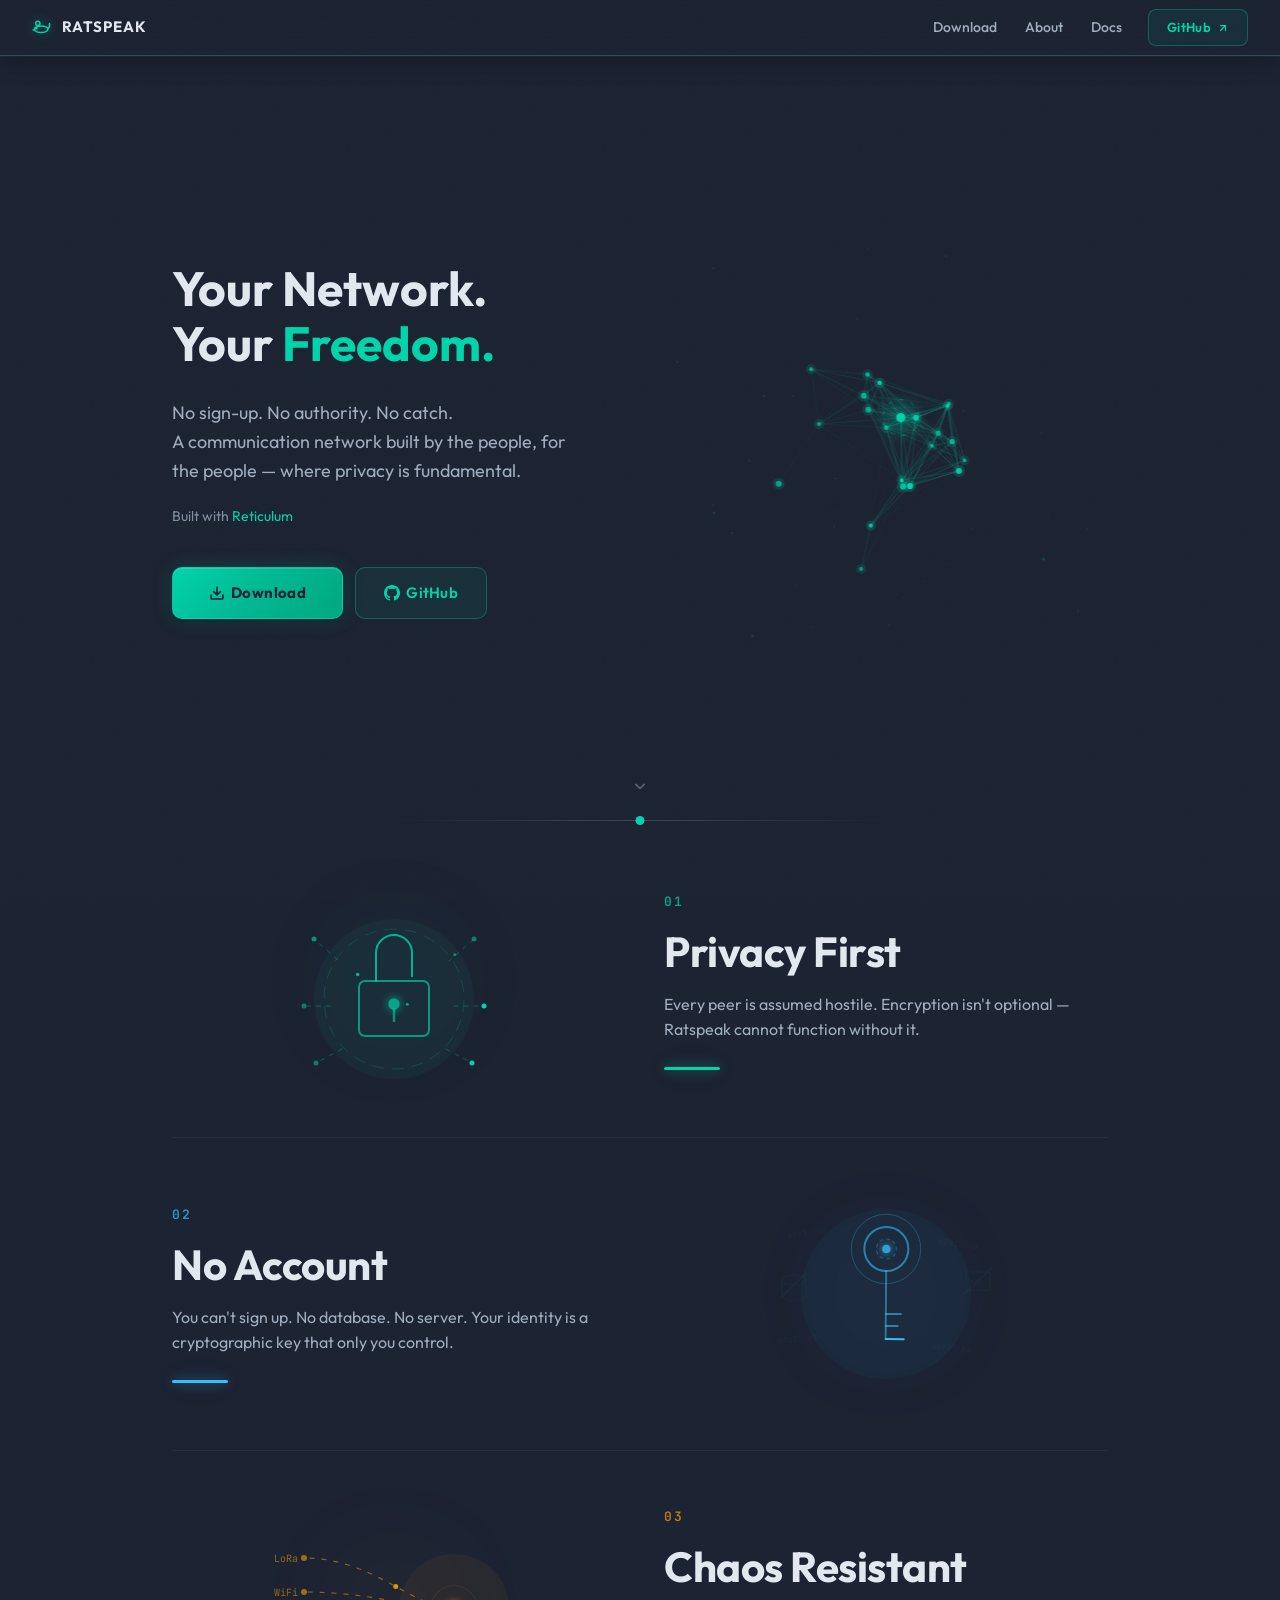
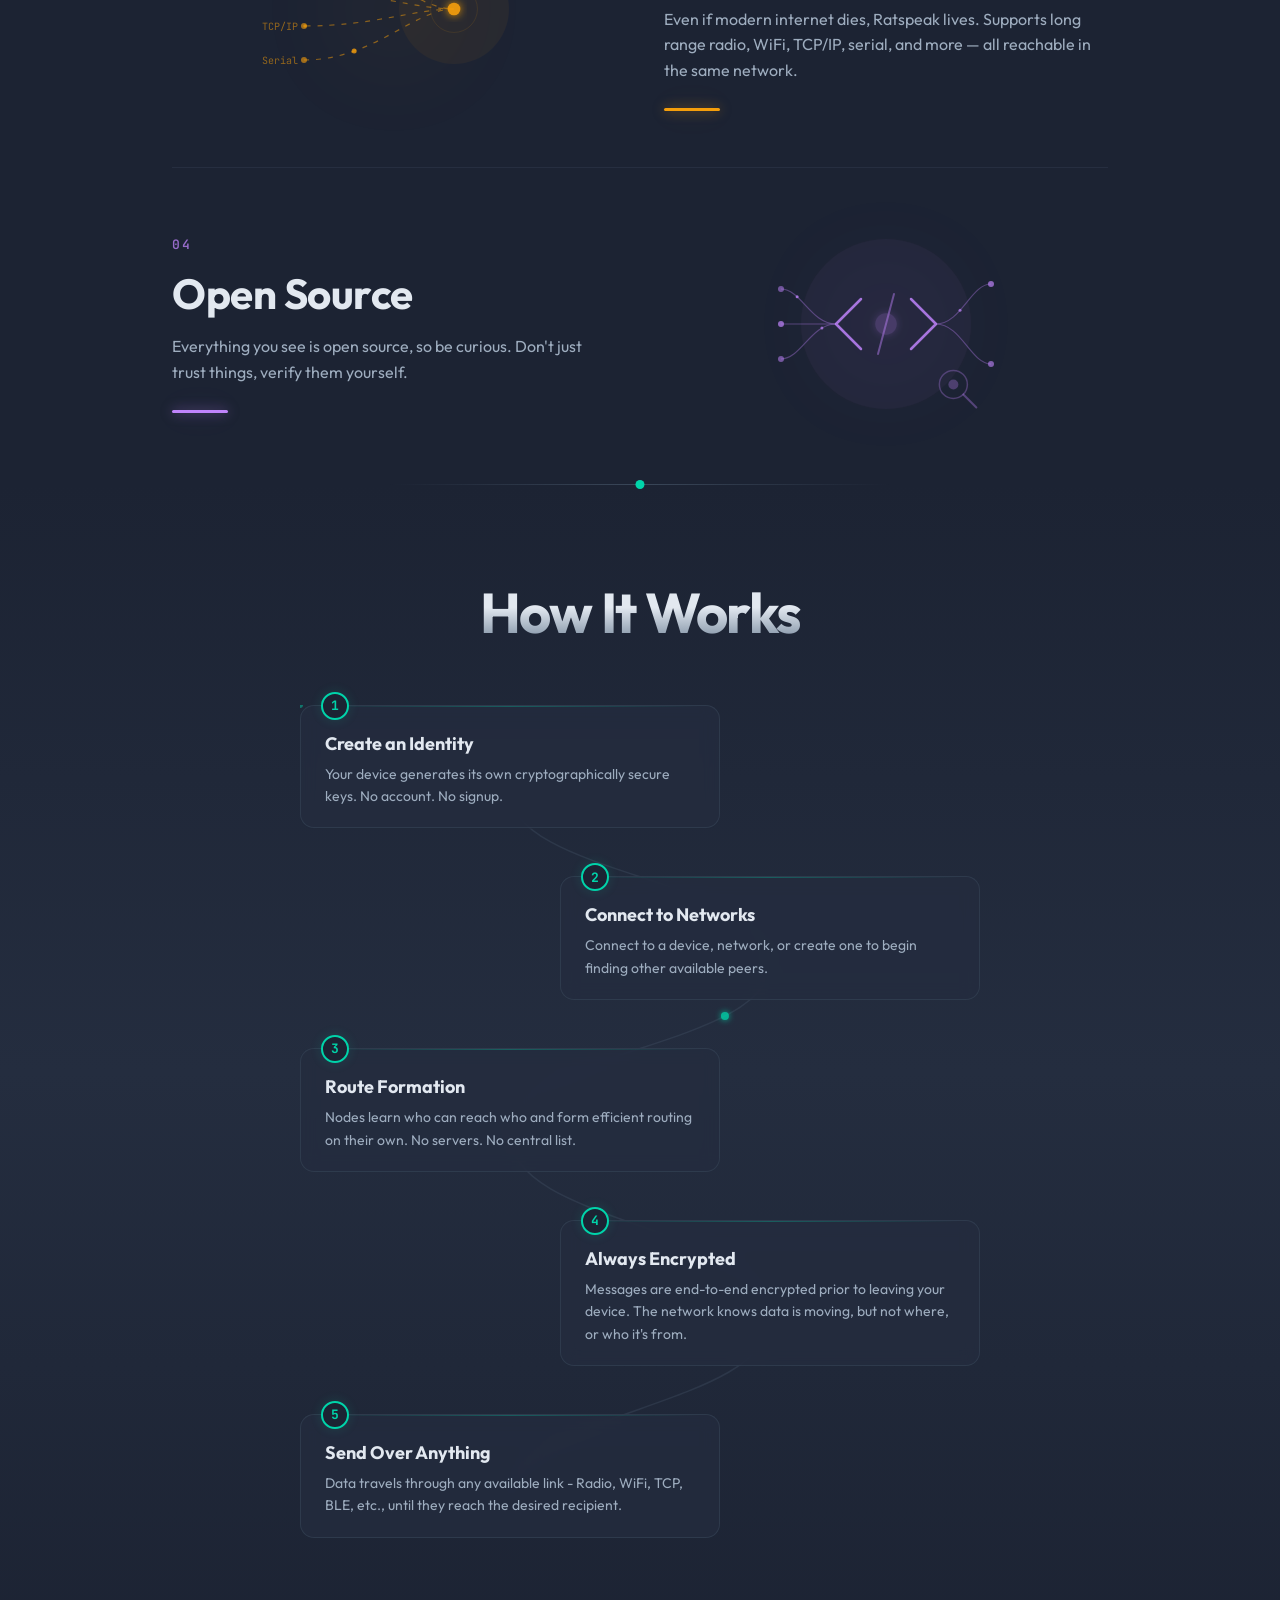
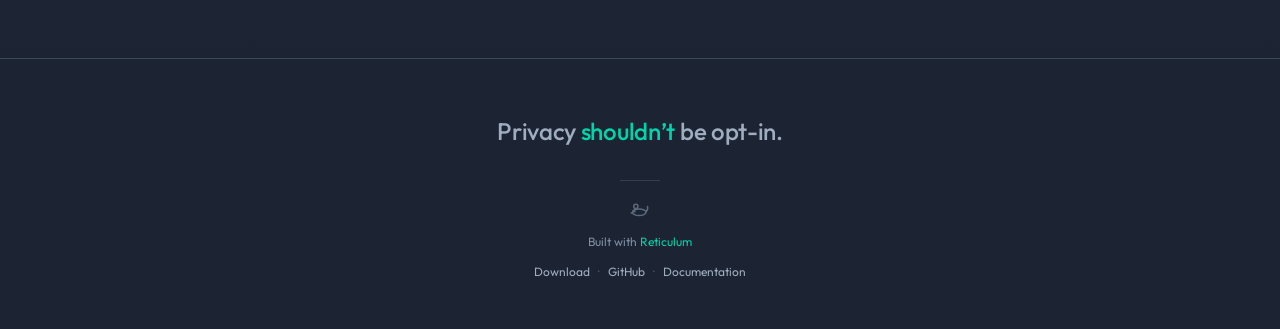
==== commit 65b877bb: "Reorder navbar, add responsive hamburger menu, link GitHub to ratspeak org" ====
--- a/index.html
+++ b/index.html
@@ -141,6 +141,78 @@
             border-bottom-color: var(--text-secondary);
         }
 
+        /* ── Hamburger Menu ───────────────────────────────── */
+
+        .navbar-hamburger {
+            display: none;
+            background: none;
+            border: none;
+            cursor: pointer;
+            padding: 6px;
+            color: var(--text-secondary);
+            transition: color 0.2s;
+        }
+
+        .navbar-hamburger:hover {
+            color: var(--text-primary);
+        }
+
+        .navbar-mobile-menu {
+            display: none;
+            position: fixed;
+            top: 56px;
+            left: 0;
+            right: 0;
+            background: linear-gradient(180deg, rgba(28, 35, 51, 0.98) 0%, rgba(36, 45, 63, 0.98) 100%);
+            backdrop-filter: blur(20px);
+            border-bottom: 1px solid var(--border);
+            padding: 12px 20px 16px;
+            flex-direction: column;
+            gap: 4px;
+            z-index: 99;
+            box-shadow: 0 8px 32px rgba(0, 0, 0, 0.4);
+            opacity: 0;
+            transform: translateY(-8px);
+            transition: opacity 0.25s ease, transform 0.25s ease;
+            pointer-events: none;
+        }
+
+        .navbar-mobile-menu.open {
+            opacity: 1;
+            transform: translateY(0);
+            pointer-events: auto;
+        }
+
+        .navbar-mobile-menu a {
+            display: flex;
+            align-items: center;
+            gap: 8px;
+            padding: 12px 14px;
+            color: var(--text-secondary);
+            text-decoration: none;
+            font-size: 14px;
+            font-weight: 500;
+            border-radius: 8px;
+            transition: background 0.15s, color 0.15s;
+        }
+
+        .navbar-mobile-menu a:hover {
+            background: rgba(255, 255, 255, 0.04);
+            color: var(--text-primary);
+        }
+
+        .navbar-mobile-menu .mobile-divider {
+            height: 1px;
+            background: var(--border);
+            margin: 4px 0;
+        }
+
+        @media (max-width: 640px) {
+            .navbar-right { display: none; }
+            .navbar-hamburger { display: block; }
+            .navbar-mobile-menu { display: flex; }
+        }
+
         .nr-btn {
             background: rgba(0, 160, 128, 0.1);
             color: var(--green);
@@ -212,57 +284,37 @@
             margin-top: 28px;
         }
 
-        .download-wrapper {
-            position: relative;
-        }
-
-        .download-dropdown {
-            position: absolute;
-            top: calc(100% + 8px);
-            left: 0;
-            min-width: 100%;
-            background: var(--bg-secondary);
-            border: 1px solid var(--border);
+        /* ── Coming Soon Toast ─────────────────────────── */
+
+        .coming-soon-toast {
+            position: fixed;
+            bottom: 32px;
+            left: 50%;
+            transform: translateX(-50%) translateY(20px);
+            background: var(--glass-bg);
+            backdrop-filter: blur(12px);
+            border: 1px solid var(--glass-border);
+            border-left: 3px solid var(--green);
             border-radius: 10px;
-            padding: 6px;
-            opacity: 0;
-            visibility: hidden;
-            transform: translateY(-4px);
-            transition: all 0.2s ease;
-            z-index: 10;
-            box-shadow: 0 8px 32px rgba(0, 0, 0, 0.4);
-        }
-
-        .download-wrapper:hover .download-dropdown,
-        .download-wrapper:focus-within .download-dropdown {
-            opacity: 1;
-            visibility: visible;
-            transform: translateY(0);
-        }
-
-        .download-option {
+            padding: 12px 20px;
             display: flex;
             align-items: center;
             gap: 10px;
-            padding: 10px 14px;
-            color: var(--text-secondary);
-            text-decoration: none;
-            font-size: 13px;
+            font-size: 14px;
             font-weight: 500;
-            border-radius: 6px;
-            transition: all 0.15s;
-            white-space: nowrap;
-        }
-
-        .download-option:hover {
-            background: var(--bg-tertiary);
             color: var(--text-primary);
-        }
-
-        .download-option svg {
-            width: 16px;
-            height: 16px;
-            flex-shrink: 0;
+            opacity: 0;
+            visibility: hidden;
+            transition: opacity 0.3s ease, transform 0.3s ease, visibility 0.3s;
+            z-index: 10000;
+            box-shadow: 0 8px 32px rgba(0, 0, 0, 0.4);
+            pointer-events: none;
+        }
+
+        .coming-soon-toast.show {
+            opacity: 1;
+            visibility: visible;
+            transform: translateX(-50%) translateY(0);
         }
 
         /* ── Hero ──────────────────────────────────────── */
@@ -941,15 +993,28 @@
         </a>
     </div>
     <div class="navbar-right">
+        <a href="download.html" class="navbar-link">Download</a>
         <a href="about.html" class="navbar-link">About</a>
         <a href="docs.html" class="navbar-link">Docs</a>
-        <a href="download.html" class="navbar-link">Download</a>
-        <a href="#" class="nr-btn" target="_blank" rel="noopener noreferrer">
+        <a href="https://github.com/ratspeak" class="nr-btn" target="_blank" rel="noopener noreferrer">
             GitHub
             <svg width="12" height="12" viewBox="0 0 24 24" fill="none" stroke="currentColor" stroke-width="2.5" stroke-linecap="round" stroke-linejoin="round"><path d="M7 17l10-10"/><path d="M7 7h10v10"/></svg>
         </a>
     </div>
+    <button class="navbar-hamburger" id="navHamburger" aria-label="Menu">
+        <svg width="22" height="22" viewBox="0 0 24 24" fill="none" stroke="currentColor" stroke-width="2" stroke-linecap="round"><line x1="4" y1="6" x2="20" y2="6"/><line x1="4" y1="12" x2="20" y2="12"/><line x1="4" y1="18" x2="20" y2="18"/></svg>
+    </button>
 </nav>
+<div class="navbar-mobile-menu" id="navMobileMenu">
+    <a href="download.html">Download</a>
+    <a href="about.html">About</a>
+    <a href="docs.html">Docs</a>
+    <div class="mobile-divider"></div>
+    <a href="https://github.com/ratspeak" target="_blank" rel="noopener noreferrer">
+        GitHub
+        <svg width="12" height="12" viewBox="0 0 24 24" fill="none" stroke="currentColor" stroke-width="2.5" stroke-linecap="round" stroke-linejoin="round"><path d="M7 17l10-10"/><path d="M7 7h10v10"/></svg>
+    </a>
+</div>
 
 <!-- ── Hero ────────────────────────────────────────────── -->
 <section class="hero">
@@ -958,28 +1023,11 @@
         <p class="hero-sub">No sign-up. No authority. No catch.<br>A communication network built by the people, for the people — where privacy is fundamental.</p>
         <p class="hero-built-on">Built with <a href="https://github.com/markqvist/Reticulum" target="_blank" rel="noopener noreferrer">Reticulum</a></p>
         <div class="hero-buttons">
-            <div class="download-wrapper">
-                <a href="#" class="nr-btn nr-btn-lg">
-                    <svg width="16" height="16" viewBox="0 0 24 24" fill="none" stroke="currentColor" stroke-width="2.5" stroke-linecap="round" stroke-linejoin="round"><path d="M21 15v4a2 2 0 0 1-2 2H5a2 2 0 0 1-2-2v-4"/><polyline points="7 10 12 15 17 10"/><line x1="12" y1="15" x2="12" y2="3"/></svg>
-                    Download
-                    <svg width="12" height="12" viewBox="0 0 24 24" fill="none" stroke="currentColor" stroke-width="2.5" stroke-linecap="round" stroke-linejoin="round"><path d="M6 9l6 6 6-6"/></svg>
-                </a>
-                <div class="download-dropdown">
-                    <a href="#" class="download-option">
-                        <svg viewBox="0 0 24 24" fill="currentColor"><path d="M18.71 19.5c-.83 1.24-1.71 2.45-3.05 2.47-1.34.03-1.77-.79-3.29-.79-1.53 0-2 .77-3.27.82-1.31.05-2.3-1.32-3.14-2.53C4.25 17 2.94 12.45 4.7 9.39c.87-1.52 2.43-2.48 4.12-2.51 1.28-.02 2.5.87 3.29.87.78 0 2.26-1.07 3.8-.91.65.03 2.47.26 3.64 1.98-.09.06-2.17 1.28-2.15 3.81.03 3.02 2.65 4.03 2.68 4.04-.03.07-.42 1.44-1.38 2.83M13 3.5c.73-.83 1.94-1.46 2.94-1.5.13 1.17-.34 2.35-1.04 3.19-.69.85-1.83 1.51-2.95 1.42-.15-1.15.41-2.35 1.05-3.11z"/></svg>
-                        macOS
-                    </a>
-                    <a href="#" class="download-option">
-                        <svg viewBox="0 0 24 24" fill="currentColor"><path d="M12.504 0c-.155 0-.315.008-.48.021-4.226.333-3.105 4.807-3.17 6.298-.076 1.092-.3 1.953-1.05 3.02-.885 1.051-2.127 2.75-2.716 4.521-.278.832-.41 1.684-.287 2.489a.424.424 0 00-.11.135c-.26.268-.45.6-.663.839-.199.199-.485.267-.797.4-.313.136-.658.269-.864.68-.09.189-.136.394-.132.602 0 .199.027.4.055.536.058.399.116.728.04.97-.249.68-.28 1.145-.106 1.484.174.334.535.47.94.601.81.2 1.91.135 2.774.6.926.466 1.866.67 2.616.47.526-.116.97-.464 1.208-.946.587-.003 1.23-.269 2.26-.334.699-.058 1.574.267 2.577.2.025.134.063.198.114.333l.003.003c.391.778 1.113 1.132 1.884 1.071.771-.06 1.592-.536 2.257-1.306.631-.765 1.683-1.084 2.378-1.503.348-.199.629-.469.649-.853.023-.4-.2-.811-.714-1.376v-.097l-.003-.003c-.17-.2-.25-.535-.338-.926-.085-.401-.182-.786-.492-1.046h-.003c-.059-.054-.123-.067-.188-.135a.357.357 0 00-.19-.064c.431-1.278.264-2.55-.173-3.694-.533-1.41-1.465-2.638-2.175-3.483-.796-1.005-1.576-1.957-1.56-3.368.026-2.152.236-6.133-3.544-6.139zm.529 3.405h.013c.213 0 .396.062.584.198.19.135.33.332.438.533.105.259.158.459.166.724 0-.02.006-.04.006-.06v.105a.086.086 0 01-.004-.021l-.004-.024a1.807 1.807 0 01-.15.706.953.953 0 01-.213.335.71.71 0 00-.088-.042c-.104-.045-.198-.064-.284-.133a1.312 1.312 0 00-.22-.066c.05-.06.146-.133.183-.198.053-.128.082-.264.088-.402v-.02a1.21 1.21 0 00-.061-.4c-.045-.134-.101-.2-.183-.333-.084-.066-.167-.132-.267-.132h-.016c-.093 0-.176.03-.262.132a.8.8 0 00-.205.334 1.18 1.18 0 00-.09.4v.019c.002.089.008.179.02.267-.193-.067-.438-.135-.607-.202a1.635 1.635 0 01-.018-.2v-.02a1.772 1.772 0 01.15-.768c.082-.22.232-.406.43-.533a.985.985 0 01.594-.2zm-2.962.059h.036c.142 0 .27.048.399.135.146.129.264.288.344.465.09.199.14.4.153.667v.004c.007.134.006.2-.002.266v.08c-.03.007-.056.018-.083.024-.152.055-.274.135-.393.2.012-.09.013-.18.003-.267v-.015c-.012-.133-.04-.2-.082-.333a.613.613 0 00-.166-.267.248.248 0 00-.183-.064h-.021c-.071.006-.13.04-.186.132a.552.552 0 00-.12.27.944.944 0 00-.023.33v.015c.012.135.037.2.08.334.046.134.098.2.166.268.01.009.02.018.034.024-.07.057-.117.07-.176.136a.304.304 0 01-.131.068 2.62 2.62 0 01-.275-.402 1.772 1.772 0 01-.155-.667 1.759 1.759 0 01.08-.668 1.43 1.43 0 01.283-.535c.128-.133.26-.2.418-.2zm1.37 1.706c.332 0 .733.065 1.216.399.293.2.523.269 1.052.468h.003c.255.136.405.266.478.399v-.131a.571.571 0 01.016.47c-.123.31-.516.643-1.063.842v.002c-.268.135-.501.333-.775.465-.276.135-.588.292-1.012.267a1.139 1.139 0 01-.448-.067 3.566 3.566 0 01-.322-.198c-.195-.135-.363-.332-.612-.465v-.005h-.005c-.4-.246-.616-.512-.686-.71-.07-.268-.005-.47.193-.6.224-.135.38-.271.483-.336.104-.074.143-.102.176-.131h.002v-.003c.169-.202.436-.47.839-.601.139-.036.294-.065.466-.065zm2.8 2.142c.358 1.417 1.196 3.475 1.735 4.473.286.534.855 1.659 1.102 3.024.156-.005.33.018.513.064.646-1.671-.546-3.467-1.089-3.966-.22-.2-.232-.335-.123-.335.59.534 1.365 1.572 1.646 2.757.13.535.16 1.104.021 1.67.067.028.135.06.205.067 1.032.534 1.413.938 1.23 1.537v-.043c-.06-.003-.12 0-.18 0h-.016c.151-.467-.182-.825-1.065-1.224-.915-.4-1.646-.336-1.77.465-.008.043-.013.066-.018.135-.068.023-.139.053-.209.064-.43.268-.662.669-.793 1.187-.13.533-.17 1.156-.205 1.869v.003c-.02.334-.17.838-.319 1.35-1.5 1.072-3.58 1.538-5.348.334a2.645 2.645 0 00-.402-.533 1.45 1.45 0 00-.275-.333c.182 0 .338-.03.465-.067a.615.615 0 00.314-.334c.108-.267 0-.697-.345-1.163-.345-.467-.931-.995-1.788-1.521-.63-.4-.986-.87-1.15-1.396-.165-.534-.143-1.085-.015-1.645.245-1.07.873-2.11 1.274-2.763.107-.065.037.135-.408.974-.396.751-1.14 2.497-.122 3.854a8.123 8.123 0 01.647-2.876c.564-1.278 1.743-3.504 1.836-5.268.048.036.217.135.289.202.218.133.38.333.59.465.21.201.477.335.876.335.039.003.075.006.11.006.412 0 .73-.134.997-.268.29-.134.52-.334.74-.4h.005c.467-.135.835-.402 1.044-.7zm2.185 8.958c.037.6.343 1.245.882 1.377.588.134 1.434-.333 1.791-.765l.211-.01c.315-.007.577.01.847.268l.003.003c.208.199.305.53.391.876.085.4.154.78.409 1.066.486.527.645.906.636 1.14l.003-.007v.018l-.003-.012c-.015.262-.185.396-.498.595-.63.401-1.746.712-2.457 1.57-.618.737-1.37 1.14-2.036 1.191-.664.053-1.237-.2-1.574-.898l-.005-.003c-.21-.4-.12-1.025.056-1.69.176-.668.428-1.344.463-1.897.037-.714.076-1.335.195-1.814.12-.465.308-.797.641-.984l.045-.022zm-10.814.049h.01c.053 0 .105.005.157.014.376.055.706.333 1.023.752l.91 1.664.003.003c.243.533.754 1.064 1.189 1.637.434.598.77 1.131.729 1.57v.006c-.057.744-.48 1.148-1.125 1.294-.645.135-1.52.002-2.395-.464-.968-.536-2.118-.469-2.857-.602-.369-.066-.61-.2-.723-.4-.11-.2-.113-.602.123-1.23v-.004l.002-.003c.117-.334.03-.752-.027-1.118-.055-.401-.083-.71.043-.94.16-.334.396-.4.69-.533.294-.135.64-.202.915-.47h.002v-.002c.256-.268.445-.601.668-.838.19-.201.38-.336.663-.336zm7.159-9.074c-.435.201-.945.535-1.488.535-.542 0-.97-.267-1.28-.466-.154-.134-.28-.268-.373-.335-.164-.134-.144-.333-.074-.333.109.016.129.134.199.2.096.066.215.2.36.333.292.2.68.467 1.167.467.485 0 1.053-.267 1.398-.466.195-.135.445-.334.648-.467.156-.136.149-.267.279-.267.128.016.034.134-.147.332a8.097 8.097 0 01-.69.468zm-1.082-1.583V5.64c-.006-.02.013-.042.029-.05.074-.043.18-.027.26.004.063 0 .16.067.15.135-.006.049-.085.066-.135.066-.055 0-.092-.043-.141-.068-.052-.018-.146-.008-.163-.065zm-.551 0c-.02.058-.113.049-.166.066-.047.025-.086.068-.14.068-.05 0-.13-.02-.136-.068-.01-.066.088-.133.15-.133.08-.031.184-.047.259-.005.019.009.036.03.03.05v.02h.003z"/></svg>
-                        Linux
-                    </a>
-                    <a href="#" class="download-option">
-                        <svg viewBox="0 0 24 24" fill="currentColor"><path d="M0 3.449L9.75 2.1v9.451H0m10.949-9.602L24 0v11.4H10.949M0 12.6h9.75v9.451L0 20.699M10.949 12.6H24V24l-12.9-1.801"/></svg>
-                        Windows
-                    </a>
-                </div>
-            </div>
-            <a href="#" class="nr-btn nr-btn-secondary" target="_blank" rel="noopener noreferrer">
+            <a href="download.html" class="nr-btn nr-btn-lg">
+                <svg width="16" height="16" viewBox="0 0 24 24" fill="none" stroke="currentColor" stroke-width="2.5" stroke-linecap="round" stroke-linejoin="round"><path d="M21 15v4a2 2 0 0 1-2 2H5a2 2 0 0 1-2-2v-4"/><polyline points="7 10 12 15 17 10"/><line x1="12" y1="15" x2="12" y2="3"/></svg>
+                Download
+            </a>
+            <a href="#" class="nr-btn nr-btn-secondary" onclick="showComingSoon(event)">
                 <svg width="16" height="16" viewBox="0 0 24 24" fill="currentColor"><path d="M12 0c-6.626 0-12 5.373-12 12 0 5.302 3.438 9.8 8.207 11.387.599.111.793-.261.793-.577v-2.234c-3.338.726-4.033-1.416-4.033-1.416-.546-1.387-1.333-1.756-1.333-1.756-1.089-.745.083-.729.083-.729 1.205.084 1.839 1.237 1.839 1.237 1.07 1.834 2.807 1.304 3.492.997.107-.775.418-1.305.762-1.604-2.665-.305-5.467-1.334-5.467-5.931 0-1.311.469-2.381 1.236-3.221-.124-.303-.535-1.524.117-3.176 0 0 1.008-.322 3.301 1.23.957-.266 1.983-.399 3.003-.404 1.02.005 2.047.138 3.006.404 2.291-1.552 3.297-1.23 3.297-1.23.653 1.653.242 2.874.118 3.176.77.84 1.235 1.911 1.235 3.221 0 4.609-2.807 5.624-5.479 5.921.43.372.823 1.102.823 2.222v3.293c0 .319.192.694.801.576 4.765-1.589 8.199-6.086 8.199-11.386 0-6.627-5.373-12-12-12z"/></svg>
                 GitHub
             </a>
@@ -1960,5 +2008,49 @@
 })();
 </script>
 
+<!-- Coming Soon Toast -->
+<div class="coming-soon-toast" id="comingSoonToast">
+    <svg width="16" height="16" viewBox="0 0 24 24" fill="none" stroke="var(--green)" stroke-width="2" stroke-linecap="round" stroke-linejoin="round"><circle cx="12" cy="12" r="10"/><polyline points="12 6 12 12 16 14"/></svg>
+    Coming Soon
+</div>
+
+<script>
+(function() {
+    var toastTimer = null;
+    window.showComingSoon = function(e) {
+        e.preventDefault();
+        var toast = document.getElementById('comingSoonToast');
+        if (toastTimer) clearTimeout(toastTimer);
+        toast.classList.remove('show');
+        void toast.offsetWidth;
+        toast.classList.add('show');
+        toastTimer = setTimeout(function() {
+            toast.classList.remove('show');
+            toastTimer = null;
+        }, 2500);
+    };
+})();
+</script>
+
+<script>
+(function() {
+    var btn = document.getElementById('navHamburger');
+    var menu = document.getElementById('navMobileMenu');
+    if (!btn || !menu) return;
+    btn.addEventListener('click', function() {
+        var open = menu.classList.toggle('open');
+        btn.innerHTML = open
+            ? '<svg width="22" height="22" viewBox="0 0 24 24" fill="none" stroke="currentColor" stroke-width="2" stroke-linecap="round"><line x1="6" y1="6" x2="18" y2="18"/><line x1="6" y1="18" x2="18" y2="6"/></svg>'
+            : '<svg width="22" height="22" viewBox="0 0 24 24" fill="none" stroke="currentColor" stroke-width="2" stroke-linecap="round"><line x1="4" y1="6" x2="20" y2="6"/><line x1="4" y1="12" x2="20" y2="12"/><line x1="4" y1="18" x2="20" y2="18"/></svg>';
+    });
+    menu.addEventListener('click', function(e) {
+        if (e.target.closest('a')) {
+            menu.classList.remove('open');
+            btn.innerHTML = '<svg width="22" height="22" viewBox="0 0 24 24" fill="none" stroke="currentColor" stroke-width="2" stroke-linecap="round"><line x1="4" y1="6" x2="20" y2="6"/><line x1="4" y1="12" x2="20" y2="12"/><line x1="4" y1="18" x2="20" y2="18"/></svg>';
+        }
+    });
+})();
+</script>
+
 </body>
 </html>
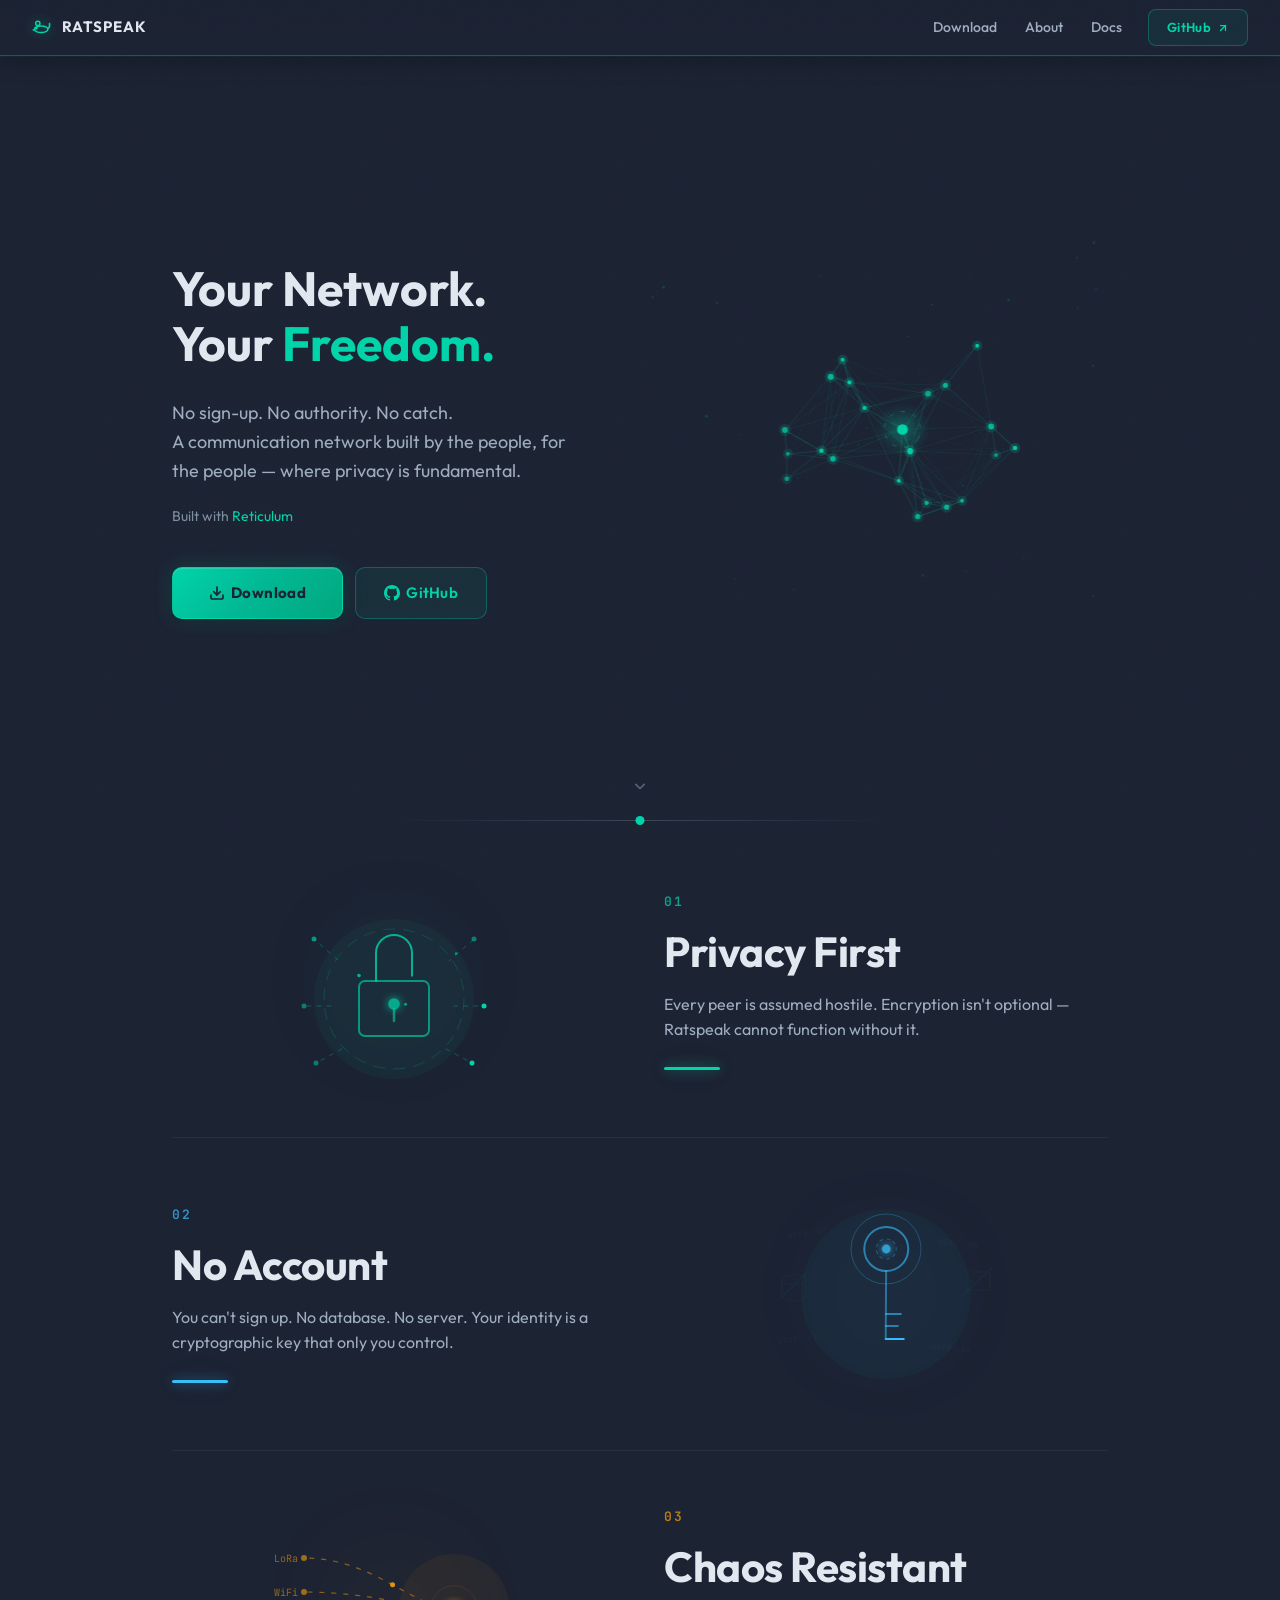
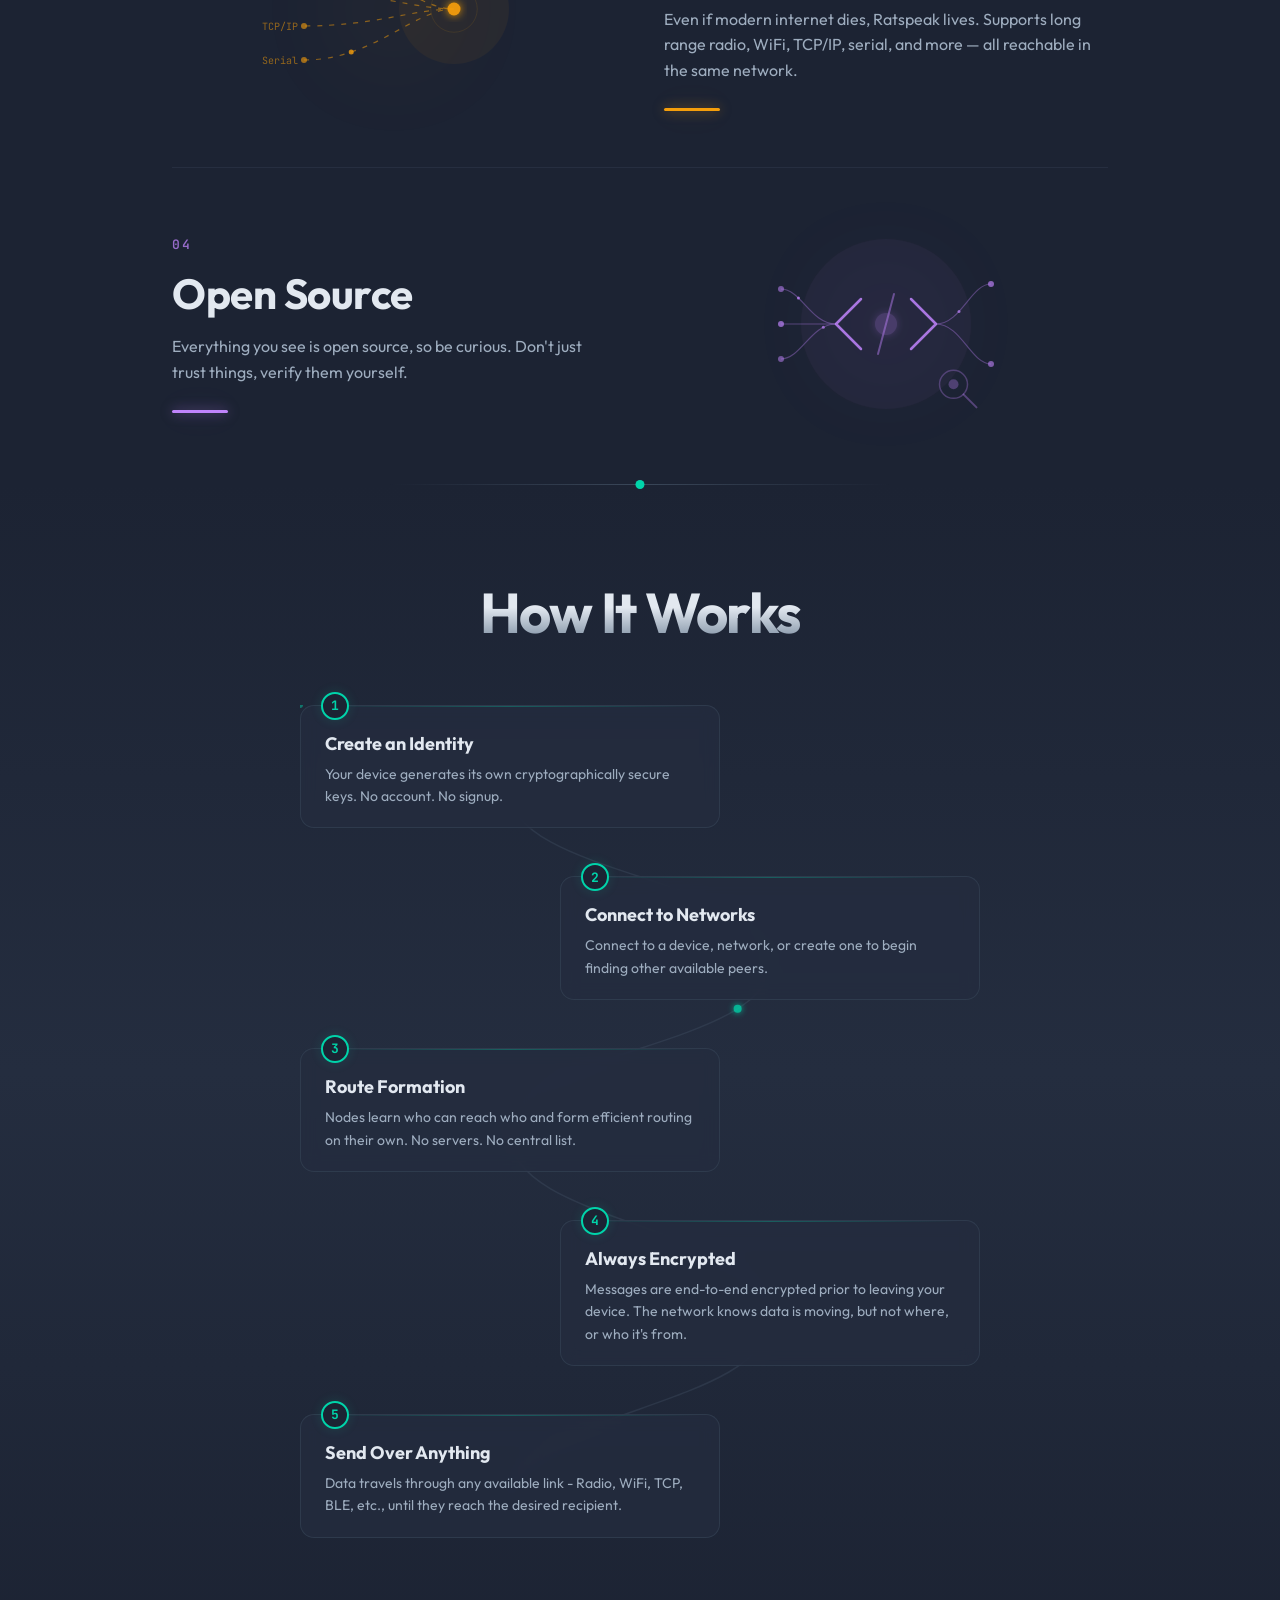
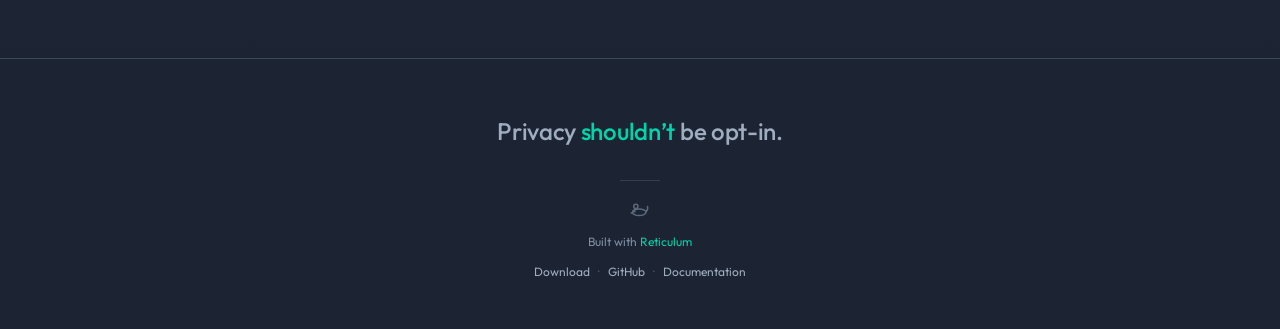
==== commit 6f40a667: "Link hero GitHub button to ratspeak org" ====
--- a/index.html
+++ b/index.html
@@ -1027,7 +1027,7 @@
                 <svg width="16" height="16" viewBox="0 0 24 24" fill="none" stroke="currentColor" stroke-width="2.5" stroke-linecap="round" stroke-linejoin="round"><path d="M21 15v4a2 2 0 0 1-2 2H5a2 2 0 0 1-2-2v-4"/><polyline points="7 10 12 15 17 10"/><line x1="12" y1="15" x2="12" y2="3"/></svg>
                 Download
             </a>
-            <a href="#" class="nr-btn nr-btn-secondary" onclick="showComingSoon(event)">
+            <a href="https://github.com/ratspeak" class="nr-btn nr-btn-secondary" target="_blank" rel="noopener noreferrer">
                 <svg width="16" height="16" viewBox="0 0 24 24" fill="currentColor"><path d="M12 0c-6.626 0-12 5.373-12 12 0 5.302 3.438 9.8 8.207 11.387.599.111.793-.261.793-.577v-2.234c-3.338.726-4.033-1.416-4.033-1.416-.546-1.387-1.333-1.756-1.333-1.756-1.089-.745.083-.729.083-.729 1.205.084 1.839 1.237 1.839 1.237 1.07 1.834 2.807 1.304 3.492.997.107-.775.418-1.305.762-1.604-2.665-.305-5.467-1.334-5.467-5.931 0-1.311.469-2.381 1.236-3.221-.124-.303-.535-1.524.117-3.176 0 0 1.008-.322 3.301 1.23.957-.266 1.983-.399 3.003-.404 1.02.005 2.047.138 3.006.404 2.291-1.552 3.297-1.23 3.297-1.23.653 1.653.242 2.874.118 3.176.77.84 1.235 1.911 1.235 3.221 0 4.609-2.807 5.624-5.479 5.921.43.372.823 1.102.823 2.222v3.293c0 .319.192.694.801.576 4.765-1.589 8.199-6.086 8.199-11.386 0-6.627-5.373-12-12-12z"/></svg>
                 GitHub
             </a>
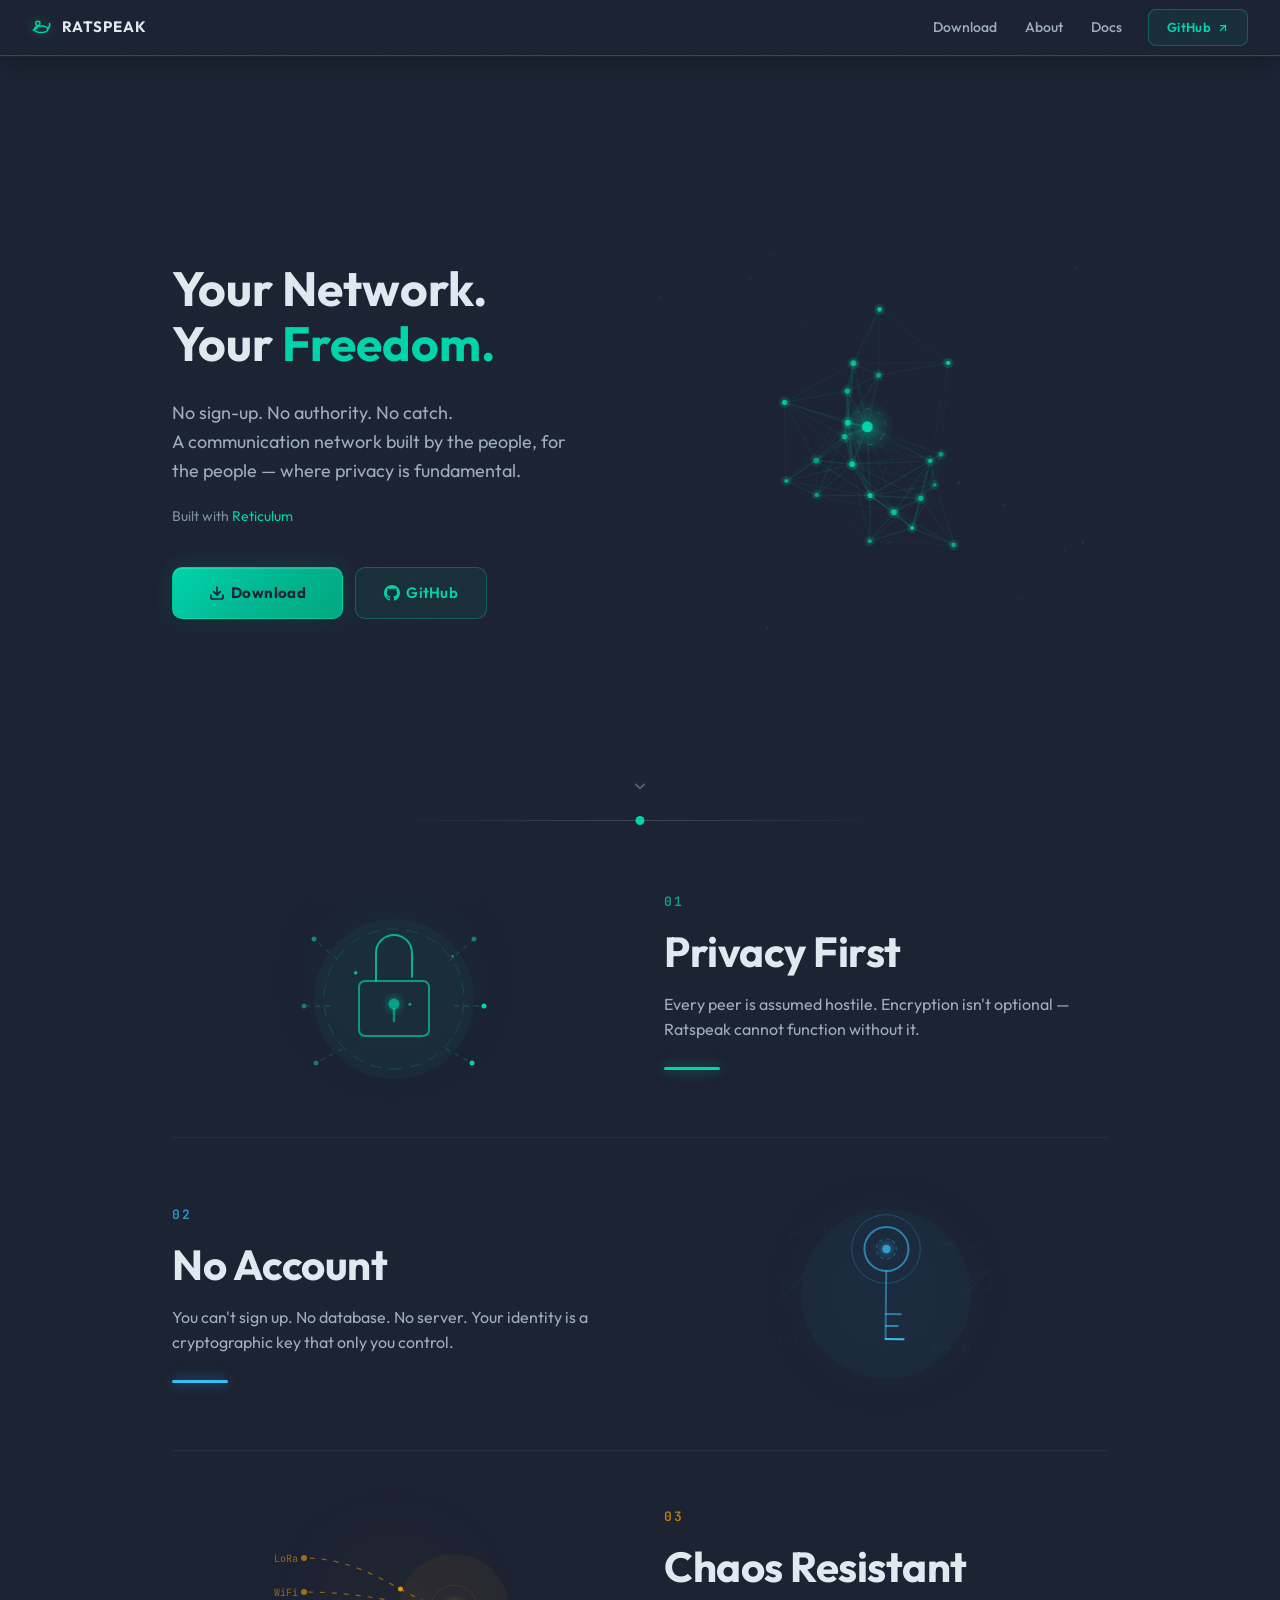
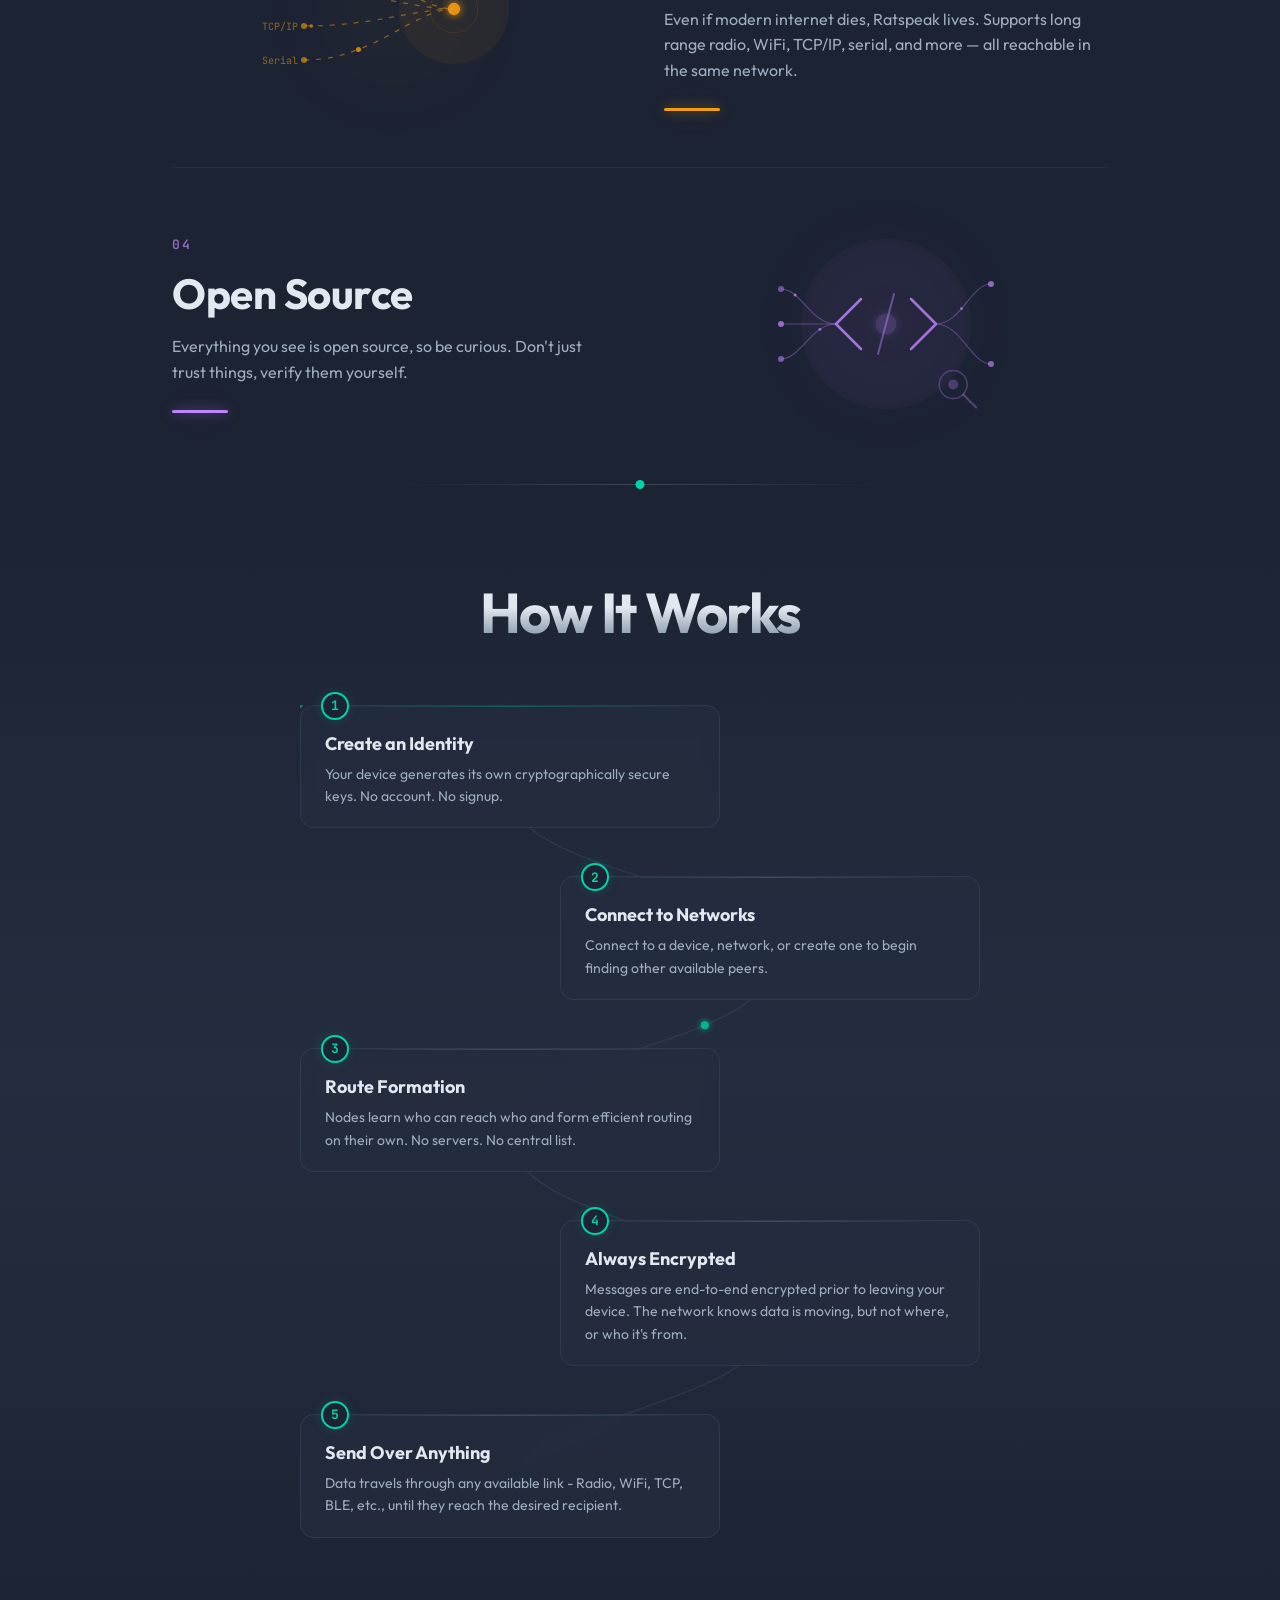
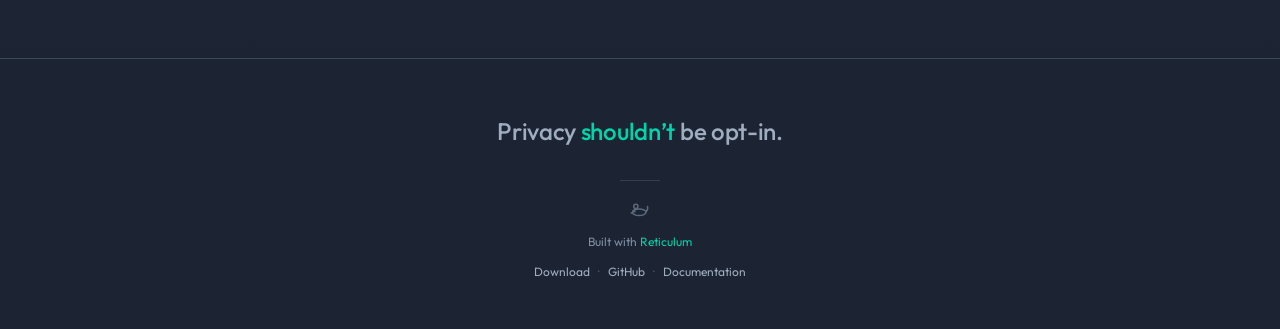
==== commit 984cb2f7: "Update all GitHub references to ratspeak org, fix footer links" ====
--- a/index.html
+++ b/index.html
@@ -1445,9 +1445,9 @@
     </svg>
     <span class="footer-built">Built with <a href="https://reticulum.network" target="_blank" rel="noopener noreferrer">Reticulum</a></span>
     <div class="footer-links">
-        <a href="#">Download</a>
+        <a href="download.html">Download</a>
         <span class="dot-sep">&middot;</span>
-        <a href="#" target="_blank" rel="noopener noreferrer">GitHub</a>
+        <a href="https://github.com/ratspeak" target="_blank" rel="noopener noreferrer">GitHub</a>
         <span class="dot-sep">&middot;</span>
         <a href="docs.html">Documentation</a>
     </div>
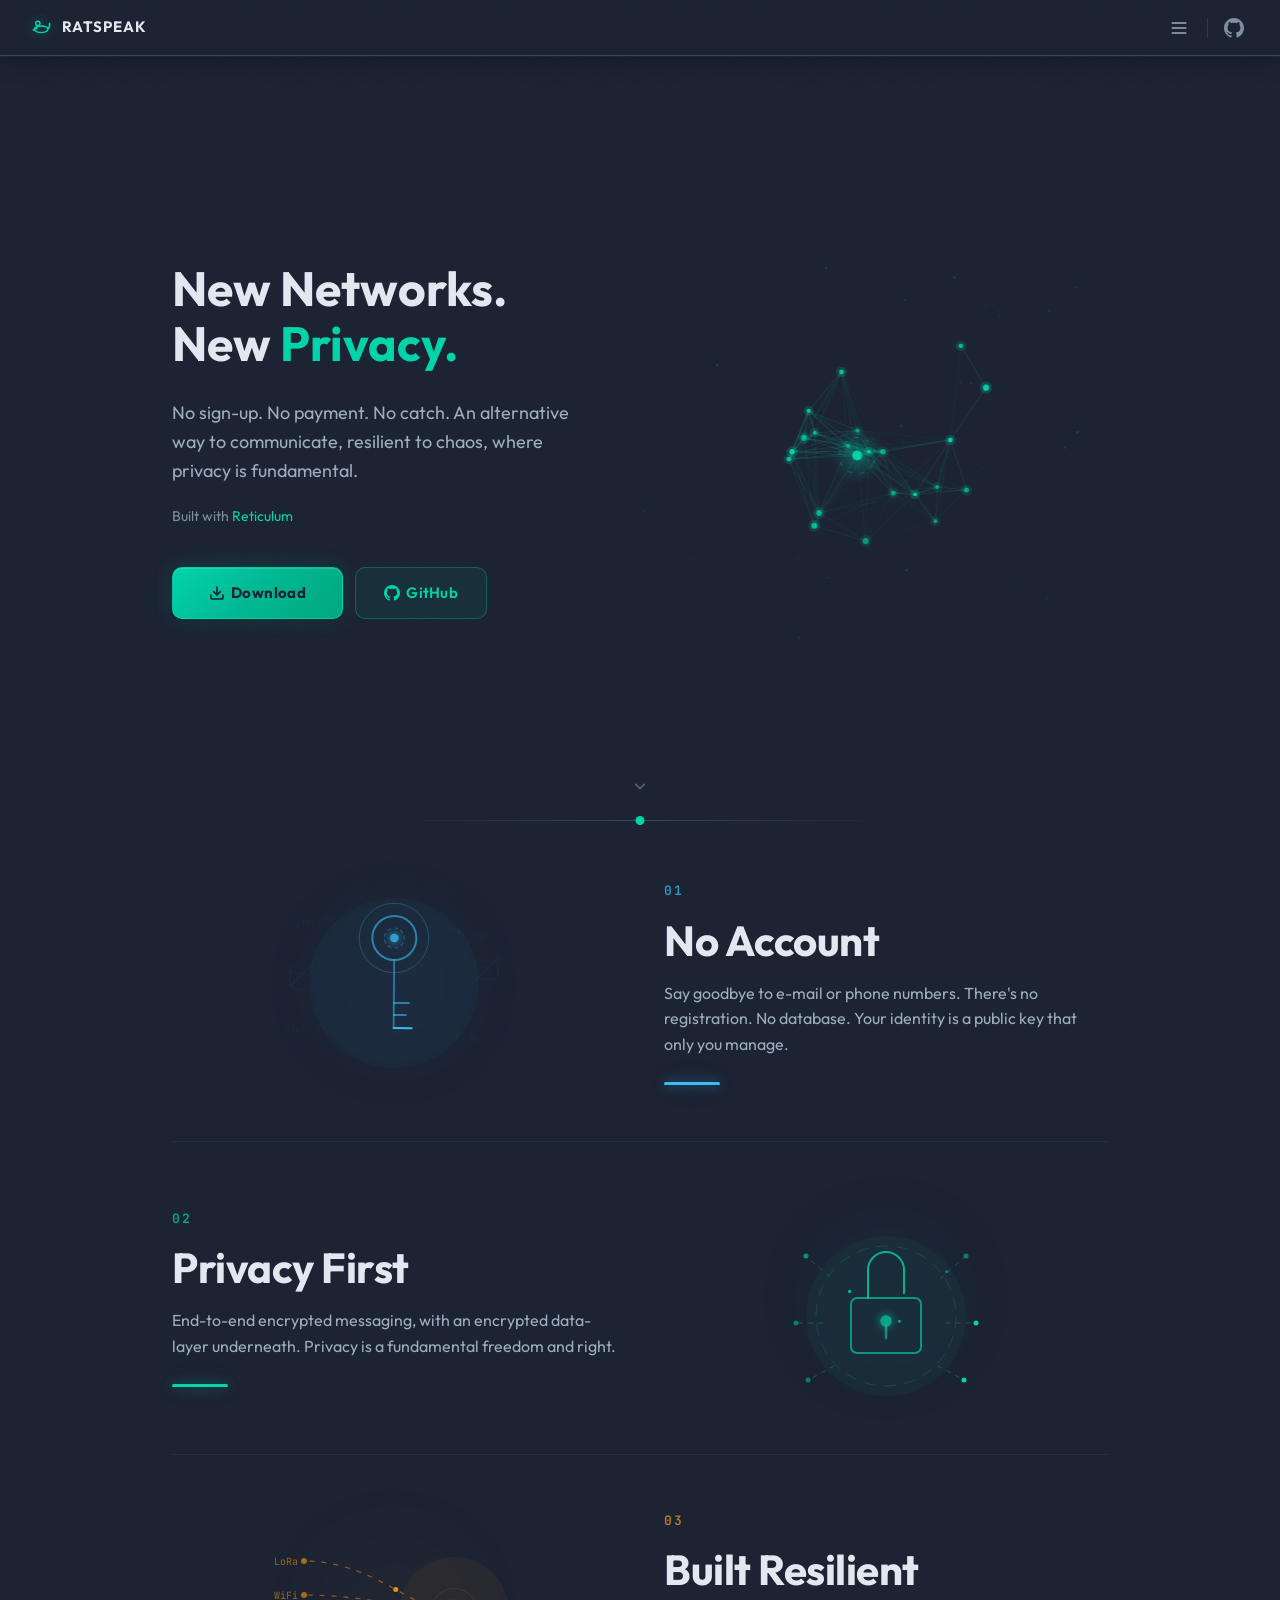
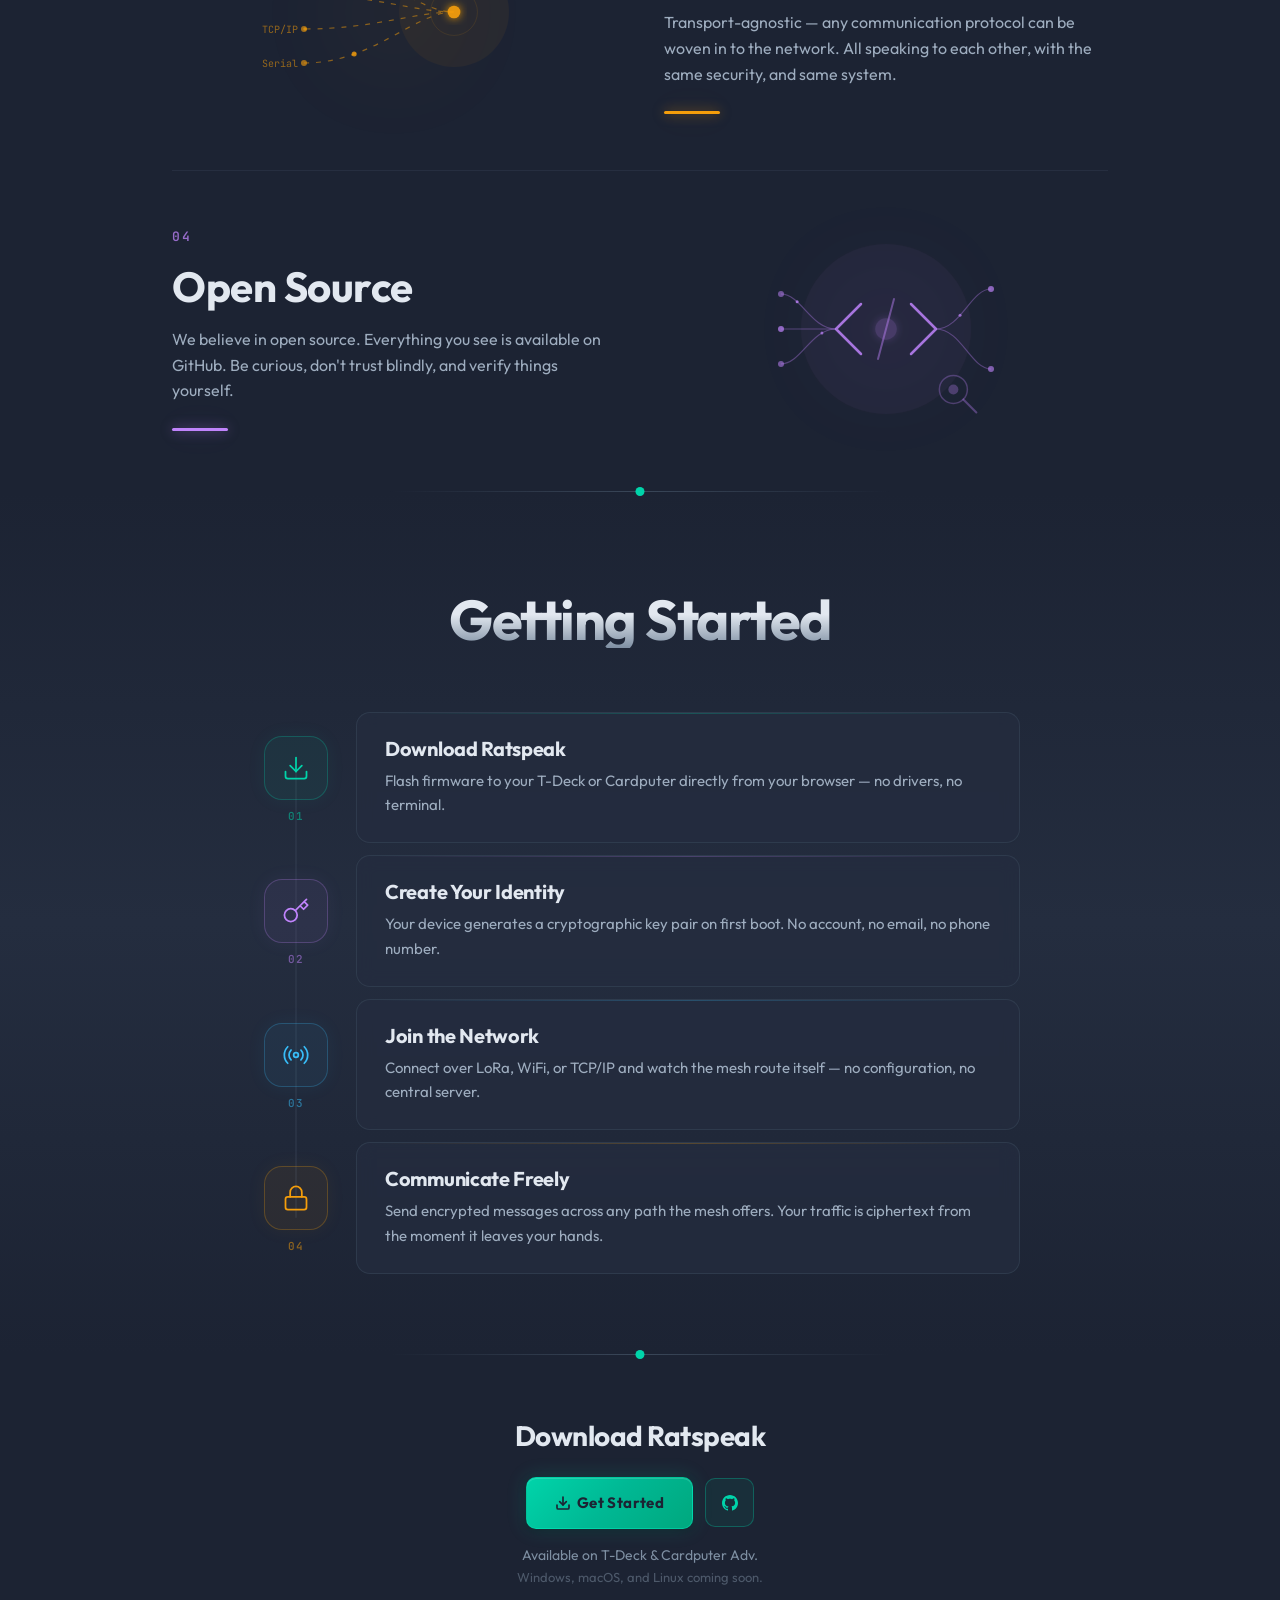
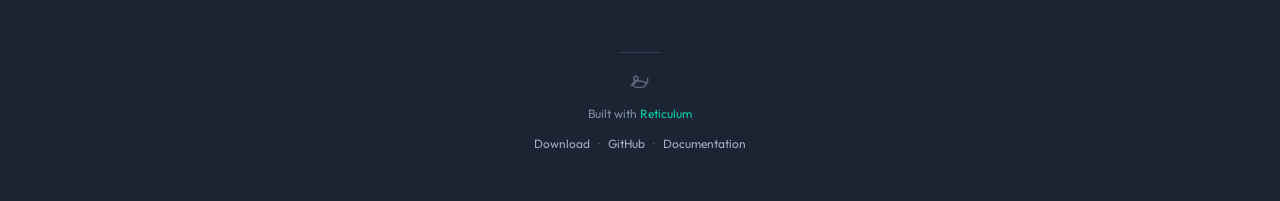
==== commit 5db7af3a: "Redesign about page portal section, update site pages - Replace verbose 5-row showcase (old section " ====
--- a/index.html
+++ b/index.html
@@ -123,71 +123,80 @@
         .navbar-right {
             display: flex;
             align-items: center;
-            gap: 24px;
-        }
-
-        .navbar-link {
-            color: var(--text-secondary);
-            text-decoration: none;
-            font-size: 14px;
-            font-weight: 500;
-            padding: 6px 2px;
-            border-bottom: 1px solid transparent;
-            transition: color 0.2s, border-color 0.2s;
-        }
-
-        .navbar-link:hover {
+            gap: 12px;
+        }
+
+        .navbar-sep {
+            width: 1px;
+            height: 20px;
+            background: var(--border);
+            opacity: 0.6;
+        }
+
+        .navbar-gh {
+            display: flex;
+            align-items: center;
+            color: var(--text-muted);
+            transition: color 0.2s;
+            padding: 4px;
+        }
+
+        .navbar-gh:hover {
             color: var(--text-primary);
-            border-bottom-color: var(--text-secondary);
         }
 
         /* ── Hamburger Menu ───────────────────────────────── */
 
         .navbar-hamburger {
-            display: none;
+            display: flex;
+            align-items: center;
+            justify-content: center;
             background: none;
             border: none;
             cursor: pointer;
             padding: 6px;
             color: var(--text-secondary);
             transition: color 0.2s;
+            border-radius: 6px;
         }
 
         .navbar-hamburger:hover {
             color: var(--text-primary);
-        }
-
-        .navbar-mobile-menu {
-            display: none;
+            background: rgba(255, 255, 255, 0.04);
+        }
+
+        .navbar-menu {
+            display: flex;
             position: fixed;
             top: 56px;
-            left: 0;
-            right: 0;
+            right: 16px;
+            min-width: 160px;
             background: linear-gradient(180deg, rgba(28, 35, 51, 0.98) 0%, rgba(36, 45, 63, 0.98) 100%);
             backdrop-filter: blur(20px);
-            border-bottom: 1px solid var(--border);
-            padding: 12px 20px 16px;
+            border: 1px solid var(--border);
+            border-radius: 12px;
+            padding: 8px;
             flex-direction: column;
-            gap: 4px;
+            gap: 2px;
             z-index: 99;
             box-shadow: 0 8px 32px rgba(0, 0, 0, 0.4);
             opacity: 0;
             transform: translateY(-8px);
-            transition: opacity 0.25s ease, transform 0.25s ease;
+            transition: opacity 0.2s ease, transform 0.2s ease;
             pointer-events: none;
         }
 
-        .navbar-mobile-menu.open {
+        .navbar-menu.open {
             opacity: 1;
             transform: translateY(0);
             pointer-events: auto;
         }
 
-        .navbar-mobile-menu a {
+        .navbar-menu a {
             display: flex;
             align-items: center;
             gap: 8px;
-            padding: 12px 14px;
+            padding: 10px 14px;
             color: var(--text-secondary);
             text-decoration: none;
             font-size: 14px;
@@ -196,21 +205,9 @@
             transition: background 0.15s, color 0.15s;
         }
 
-        .navbar-mobile-menu a:hover {
-            background: rgba(255, 255, 255, 0.04);
+        .navbar-menu a:hover {
+            background: rgba(255, 255, 255, 0.06);
             color: var(--text-primary);
-        }
-
-        .navbar-mobile-menu .mobile-divider {
-            height: 1px;
-            background: var(--border);
-            margin: 4px 0;
-        }
-
-        @media (max-width: 640px) {
-            .navbar-right { display: none; }
-            .navbar-hamburger { display: block; }
-            .navbar-mobile-menu { display: flex; }
         }
 
         .nr-btn {
@@ -608,176 +605,248 @@
             50% { opacity: var(--glow-peak, 0.3); }
         }
 
-        /* ── HOW IT WORKS Section ──────────────────────── */
-
-        .how {
-            padding: 100px 32px 120px;
+        /* ── GET STARTED Section ──────────────────────────── */
+
+        .gs {
+            padding: 100px 32px 80px;
             background: linear-gradient(180deg, var(--bg-primary) 0%, var(--bg-secondary) 50%, var(--bg-primary) 100%);
         }
 
-        .how .section-heading {
-            max-width: 1000px;
+        .gs .section-heading {
+            max-width: 880px;
             margin-left: auto;
             margin-right: auto;
         }
 
-        .how-flow {
+        .gs-timeline {
             position: relative;
-            max-width: 680px;
+            max-width: 760px;
             margin: 0 auto;
         }
 
-        /* SVG connector path — dynamically computed by JS */
-        .how-flow__connector {
+        /* Vertical connector line */
+        .gs-timeline::before {
+            content: '';
             position: absolute;
-            top: 0;
-            left: 0;
-            width: 100%;
-            height: 100%;
-            z-index: 0;
-            pointer-events: none;
+            left: 35px;
+            top: 56px;
+            bottom: 56px;
+            width: 2px;
+            background: var(--border);
+            border-radius: 1px;
             opacity: 0;
-            transition: opacity 1s ease;
-        }
-
-        .how-flow__connector.revealed {
-            opacity: 1;
-        }
-
-        /* Cards container — vertical stack */
-        .how-cards {
+            transition: opacity 1s ease 0.3s;
+        }
+
+        .gs-timeline.revealed::before {
+            opacity: 0.35;
+        }
+
+        .gs-step {
+            display: grid;
+            grid-template-columns: 72px 1fr;
+            gap: 24px;
+            padding-bottom: 12px;
+        }
+
+        .gs-step:last-child { padding-bottom: 0; }
+
+        /* ── Marker column ── */
+        .gs-step__marker {
             display: flex;
             flex-direction: column;
-            gap: 48px;
+            align-items: center;
+            padding-top: 24px;
+        }
+
+        .gs-step__icon {
+            width: 64px;
+            height: 64px;
+            border-radius: 18px;
+            display: flex;
+            align-items: center;
+            justify-content: center;
             position: relative;
             z-index: 1;
-        }
-
-        /* Uniform card sizing */
-        .how-card {
-            width: 420px;
-            min-height: 108px;
+            border: 1px solid;
+            transform: scale(0);
+            transition: transform 0.5s cubic-bezier(0.34, 1.56, 0.64, 1) calc(var(--step-index, 0) * 0.15s + 0.1s),
+                        box-shadow 0.3s ease;
+        }
+
+        .gs-step.visible .gs-step__icon { transform: scale(1); }
+
+        .gs-step__icon svg {
+            width: 28px;
+            height: 28px;
+        }
+
+        .gs-step__number {
+            font-family: var(--font-mono);
+            font-size: 11px;
+            font-weight: 600;
+            margin-top: 8px;
+            letter-spacing: 1px;
+            opacity: 0.5;
+        }
+
+        /* ── Card column ── */
+        .gs-step__card {
             background: var(--glass-bg);
             border: 1px solid var(--glass-border);
             border-radius: 14px;
-            padding: 20px 24px;
+            padding: 24px 28px;
+            backdrop-filter: blur(8px);
+            transition: border-color 0.3s ease, box-shadow 0.3s ease, transform 0.3s ease;
             position: relative;
-            backdrop-filter: blur(8px);
-            transition: border-color 0.3s ease, box-shadow 0.3s ease;
-        }
-
-        /* Alternating left/right zigzag */
-        .how-card:nth-child(odd) {
-            align-self: flex-start;
-        }
-
-        .how-card:nth-child(even) {
-            align-self: flex-end;
-        }
-
-        .how-card:hover {
-            border-color: rgba(0, 212, 170, 0.25);
-            box-shadow: 0 4px 24px rgba(0, 212, 170, 0.06),
-                        0 0 0 1px rgba(0, 212, 170, 0.08);
-        }
-
-        /* Subtle top-edge glow line */
-        .how-card::before {
+            overflow: hidden;
+        }
+
+        .gs-step__card::before {
             content: '';
             position: absolute;
             top: 0;
             left: 20px;
             right: 20px;
             height: 1px;
-            background: linear-gradient(90deg, transparent, rgba(0, 212, 170, 0.3), transparent);
             border-radius: 1px;
         }
 
-        /* Step number badge */
-        .how-card__badge {
-            position: absolute;
-            top: -14px;
-            left: 20px;
-            width: 28px;
-            height: 28px;
-            border-radius: 50%;
-            background: var(--bg-primary);
-            border: 2px solid var(--green);
+        .gs-step__card:hover { transform: translateY(-2px); }
+
+        .gs-step__title {
+            font-family: var(--font-sans);
+            font-weight: 700;
+            font-size: 20px;
+            color: var(--text-primary);
+            line-height: 1.2;
+            margin-bottom: 8px;
+            letter-spacing: -0.3px;
+        }
+
+        .gs-step__desc {
+            font-size: 15px;
+            color: var(--text-secondary);
+            line-height: 1.65;
+        }
+
+        /* ── Per-step accent theming ── */
+
+        [data-accent="green"] .gs-step__icon {
+            background: rgba(0, 212, 170, 0.06);
+            border-color: rgba(0, 212, 170, 0.25);
+            box-shadow: 0 0 20px rgba(0, 212, 170, 0.06);
+            color: var(--green);
+        }
+        [data-accent="green"] .gs-step__number { color: var(--green); }
+        [data-accent="green"] .gs-step__card::before { background: linear-gradient(90deg, transparent, rgba(0, 212, 170, 0.25), transparent); }
+        [data-accent="green"] .gs-step__card:hover { border-color: rgba(0, 212, 170, 0.2); box-shadow: 0 4px 24px rgba(0, 212, 170, 0.06); }
+        [data-accent="green"]:hover .gs-step__icon { box-shadow: 0 0 32px rgba(0, 212, 170, 0.2); }
+
+        [data-accent="purple"] .gs-step__icon {
+            background: rgba(192, 132, 252, 0.06);
+            border-color: rgba(192, 132, 252, 0.25);
+            box-shadow: 0 0 20px rgba(192, 132, 252, 0.06);
+            color: var(--purple);
+        }
+        [data-accent="purple"] .gs-step__number { color: var(--purple); }
+        [data-accent="purple"] .gs-step__card::before { background: linear-gradient(90deg, transparent, rgba(192, 132, 252, 0.25), transparent); }
+        [data-accent="purple"] .gs-step__card:hover { border-color: rgba(192, 132, 252, 0.2); box-shadow: 0 4px 24px rgba(192, 132, 252, 0.06); }
+        [data-accent="purple"]:hover .gs-step__icon { box-shadow: 0 0 32px rgba(192, 132, 252, 0.2); }
+
+        [data-accent="blue"] .gs-step__icon {
+            background: rgba(56, 189, 248, 0.06);
+            border-color: rgba(56, 189, 248, 0.25);
+            box-shadow: 0 0 20px rgba(56, 189, 248, 0.06);
+            color: var(--blue);
+        }
+        [data-accent="blue"] .gs-step__number { color: var(--blue); }
+        [data-accent="blue"] .gs-step__card::before { background: linear-gradient(90deg, transparent, rgba(56, 189, 248, 0.25), transparent); }
+        [data-accent="blue"] .gs-step__card:hover { border-color: rgba(56, 189, 248, 0.2); box-shadow: 0 4px 24px rgba(56, 189, 248, 0.06); }
+        [data-accent="blue"]:hover .gs-step__icon { box-shadow: 0 0 32px rgba(56, 189, 248, 0.2); }
+
+        [data-accent="orange"] .gs-step__icon {
+            background: rgba(245, 158, 11, 0.06);
+            border-color: rgba(245, 158, 11, 0.25);
+            box-shadow: 0 0 20px rgba(245, 158, 11, 0.06);
+            color: var(--orange);
+        }
+        [data-accent="orange"] .gs-step__number { color: var(--orange); }
+        [data-accent="orange"] .gs-step__card::before { background: linear-gradient(90deg, transparent, rgba(245, 158, 11, 0.25), transparent); }
+        [data-accent="orange"] .gs-step__card:hover { border-color: rgba(245, 158, 11, 0.2); box-shadow: 0 4px 24px rgba(245, 158, 11, 0.06); }
+        [data-accent="orange"]:hover .gs-step__icon { box-shadow: 0 0 32px rgba(245, 158, 11, 0.2); }
+
+        /* Fade-in stagger */
+        .gs-step.fade-in {
+            transition-delay: calc(var(--step-index, 0) * 0.15s);
+        }
+
+        /* ── DOWNLOAD Section ─────────────────────────────── */
+
+        .dl {
+            padding: 60px 32px 24px;
+        }
+
+        .dl-inner {
+            max-width: 480px;
+            margin: 0 auto;
+            text-align: center;
+        }
+
+        .dl-title {
+            font-family: var(--font-sans);
+            font-weight: 700;
+            font-size: 28px;
+            color: var(--text-primary);
+            margin-bottom: 0;
+            letter-spacing: -0.5px;
+        }
+
+        .dl-buttons {
             display: flex;
+            justify-content: center;
+            align-items: center;
+            gap: 12px;
+            margin-top: 20px;
+        }
+
+        .dl-buttons .nr-btn-lg {
+            padding: 14px 28px;
+        }
+
+        .dl-buttons .nr-btn-secondary {
+            height: 49px;
+            width: 49px;
+            padding: 0;
+            display: inline-flex;
             align-items: center;
             justify-content: center;
-            font-family: var(--font-mono);
-            font-weight: 700;
+        }
+
+        .dl-sub {
+            font-size: 14px;
+            color: var(--text-muted);
+            line-height: 1.5;
+            margin-top: 16px;
+            margin-bottom: 0;
+        }
+
+        .dl-sub .dl-soon {
+            display: block;
+            margin-top: 2px;
             font-size: 13px;
-            color: var(--green);
-            box-shadow: 0 0 12px rgba(0, 212, 170, 0.15);
-            transform: scale(0);
-            transition: transform 0.5s cubic-bezier(0.34, 1.56, 0.64, 1) 0.1s;
-        }
-
-        .how-card.visible .how-card__badge {
-            transform: scale(1);
-        }
-
-        /* Card title */
-        .how-card__title {
-            font-family: var(--font-sans);
-            font-weight: 700;
-            font-size: 18px;
-            color: var(--text-primary);
-            margin-bottom: 6px;
-            margin-top: 4px;
-        }
-
-        /* Card description */
-        .how-card__desc {
-            font-size: 14px;
-            color: var(--text-secondary);
-            line-height: 1.6;
-        }
-
-        /* Fade-in with stagger via --step-index */
-        .how-card.fade-in {
-            opacity: 0;
-            transform: translateY(24px);
-            transition: opacity 0.6s cubic-bezier(0.16, 1, 0.3, 1),
-                        transform 0.6s cubic-bezier(0.16, 1, 0.3, 1);
-            transition-delay: calc(var(--step-index, 0) * 0.1s);
-        }
-
-        .how-card.fade-in.visible {
-            opacity: 1;
-            transform: translateY(0);
+            opacity: 0.5;
         }
 
         /* ── Footer ────────────────────────────────────── */
 
         .footer {
-            padding: 56px 32px 48px;
-            border-top: 1px solid var(--border);
+            padding: 40px 32px 48px;
             text-align: center;
             display: flex;
             flex-direction: column;
             align-items: center;
             gap: 12px;
-        }
-
-        .footer-quote {
-            font-family: var(--font-sans);
-            font-size: clamp(18px, 2.5vw, 24px);
-            font-weight: 500;
-            letter-spacing: -0.3px;
-            color: var(--text-secondary);
-            text-align: center;
-            padding: 0;
-            margin: 0 0 20px;
-            max-width: 600px;
-            line-height: 1.4;
-        }
-
-        .footer-quote em {
-            font-style: normal;
-            color: var(--green);
         }
 
         .footer-divider {
@@ -937,41 +1006,24 @@
                 font-size: 14px;
             }
 
-            /* HOW */
-            .how {
-                padding: 60px 20px 80px;
-            }
-
-            .how-cards {
-                gap: 36px;
-            }
-
-            .how-card {
-                width: 100%;
-                padding: 18px 20px;
-            }
-
-            .how-card:nth-child(odd),
-            .how-card:nth-child(even) {
-                align-self: stretch;
-            }
-
-            .how-card__title {
-                font-size: 17px;
-            }
-
-            .how-card__desc {
-                font-size: 13px;
-            }
-
-            /* Hide connector on mobile */
-            .how-flow__connector {
-                display: none;
-            }
+            /* GET STARTED */
+            .gs { padding: 60px 20px 80px; }
+            .gs-timeline { max-width: 100%; }
+            .gs-timeline::before { left: 27px; top: 44px; bottom: 44px; }
+            .gs-step { grid-template-columns: 56px 1fr; gap: 16px; padding-bottom: 8px; }
+            .gs-step__marker { padding-top: 16px; }
+            .gs-step__icon { width: 48px; height: 48px; border-radius: 14px; }
+            .gs-step__icon svg { width: 22px; height: 22px; }
+            .gs-step__card { padding: 20px; }
+            .gs-step__title { font-size: 18px; }
+            .gs-step__desc { font-size: 14px; }
+            .dl { padding: 40px 20px 20px; }
+            .dl-title { font-size: 22px; }
+            .dl-sub { font-size: 13px; }
 
             /* Footer */
             .footer {
-                padding: 56px 20px 36px;
+                padding: 36px 20px 36px;
             }
         }
     </style>
@@ -993,34 +1045,26 @@
         </a>
     </div>
     <div class="navbar-right">
-        <a href="download.html" class="navbar-link">Download</a>
-        <a href="about.html" class="navbar-link">About</a>
-        <a href="docs.html" class="navbar-link">Docs</a>
-        <a href="https://github.com/ratspeak" class="nr-btn" target="_blank" rel="noopener noreferrer">
-            GitHub
-            <svg width="12" height="12" viewBox="0 0 24 24" fill="none" stroke="currentColor" stroke-width="2.5" stroke-linecap="round" stroke-linejoin="round"><path d="M7 17l10-10"/><path d="M7 7h10v10"/></svg>
+        <button class="navbar-hamburger" id="navHamburger" aria-label="Menu">
+            <svg width="20" height="20" viewBox="0 0 24 24" fill="none" stroke="currentColor" stroke-width="2" stroke-linecap="round"><line x1="4" y1="6" x2="20" y2="6"/><line x1="4" y1="12" x2="20" y2="12"/><line x1="4" y1="18" x2="20" y2="18"/></svg>
+        </button>
+        <div class="navbar-sep"></div>
+        <a href="https://github.com/ratspeak" class="navbar-gh" target="_blank" rel="noopener noreferrer" aria-label="GitHub">
+            <svg width="20" height="20" viewBox="0 0 24 24" fill="currentColor"><path d="M12 0c-6.626 0-12 5.373-12 12 0 5.302 3.438 9.8 8.207 11.387.599.111.793-.261.793-.577v-2.234c-3.338.726-4.033-1.416-4.033-1.416-.546-1.387-1.333-1.756-1.333-1.756-1.089-.745.083-.729.083-.729 1.205.084 1.839 1.237 1.839 1.237 1.07 1.834 2.807 1.304 3.492.997.107-.775.418-1.305.762-1.604-2.665-.305-5.467-1.334-5.467-5.931 0-1.311.469-2.381 1.236-3.221-.124-.303-.535-1.524.117-3.176 0 0 1.008-.322 3.301 1.23.957-.266 1.983-.399 3.003-.404 1.02.005 2.047.138 3.006.404 2.291-1.552 3.297-1.23 3.297-1.23.653 1.653.242 2.874.118 3.176.77.84 1.235 1.911 1.235 3.221 0 4.609-2.807 5.624-5.479 5.921.43.372.823 1.102.823 2.222v3.293c0 .319.192.694.801.576 4.765-1.589 8.199-6.086 8.199-11.386 0-6.627-5.373-12-12-12z"/></svg>
         </a>
     </div>
-    <button class="navbar-hamburger" id="navHamburger" aria-label="Menu">
-        <svg width="22" height="22" viewBox="0 0 24 24" fill="none" stroke="currentColor" stroke-width="2" stroke-linecap="round"><line x1="4" y1="6" x2="20" y2="6"/><line x1="4" y1="12" x2="20" y2="12"/><line x1="4" y1="18" x2="20" y2="18"/></svg>
-    </button>
 </nav>
-<div class="navbar-mobile-menu" id="navMobileMenu">
+<div class="navbar-menu" id="navMobileMenu">
     <a href="download.html">Download</a>
     <a href="about.html">About</a>
     <a href="docs.html">Docs</a>
-    <div class="mobile-divider"></div>
-    <a href="https://github.com/ratspeak" target="_blank" rel="noopener noreferrer">
-        GitHub
-        <svg width="12" height="12" viewBox="0 0 24 24" fill="none" stroke="currentColor" stroke-width="2.5" stroke-linecap="round" stroke-linejoin="round"><path d="M7 17l10-10"/><path d="M7 7h10v10"/></svg>
-    </a>
 </div>
 
 <!-- ── Hero ────────────────────────────────────────────── -->
 <section class="hero">
     <div class="hero-text">
-        <h1>Your Network.<br>Your <span class="accent" id="hero-cycle">Freedom.</span></h1>
-        <p class="hero-sub">No sign-up. No authority. No catch.<br>A communication network built by the people, for the people — where privacy is fundamental.</p>
+        <h1>New Networks.<br>New <span class="accent" id="hero-cycle">Privacy.</span></h1>
+        <p class="hero-sub">No sign-up. No payment. No catch. An alternative way to communicate, resilient to chaos, where privacy is fundamental.</p>
         <p class="hero-built-on">Built with <a href="https://github.com/markqvist/Reticulum" target="_blank" rel="noopener noreferrer">Reticulum</a></p>
         <div class="hero-buttons">
             <a href="download.html" class="nr-btn nr-btn-lg">
@@ -1046,110 +1090,12 @@
 
 <!-- ── WHY ─────────────────────────────────────────────── -->
 <section class="why" id="why">
-    <!-- Feature 1: Privacy First -->
-    <div class="why-feature why-feature--left fade-in" data-accent="green">
+    <!-- Feature 1: No Account -->
+    <div class="why-feature why-feature--left fade-in" data-accent="blue">
         <div class="why-feature__text">
             <span class="why-feature__number">01</span>
-            <h3 class="why-feature__title">Privacy First</h3>
-            <p class="why-feature__tagline">Every peer is assumed hostile. Encryption isn't optional — Ratspeak cannot function without it.</p>
-            <div class="why-feature__accent-line"></div>
-        </div>
-        <div class="why-feature__visual">
-            <svg class="why-feature__svg" viewBox="0 0 280 200" fill="none" xmlns="http://www.w3.org/2000/svg">
-                <defs>
-                    <filter id="glow-green" x="-50%" y="-50%" width="200%" height="200%">
-                        <feGaussianBlur stdDeviation="4" result="blur"/>
-                        <feComposite in="SourceGraphic" in2="blur" operator="over"/>
-                    </filter>
-                </defs>
-                <!-- Ambient background -->
-                <circle cx="140" cy="118" r="80" fill="currentColor" opacity="0.04"/>
-                <!-- Scanning ring (slow rotation) -->
-                <circle cx="140" cy="118" r="70" stroke="currentColor" stroke-width="0.8" fill="none" opacity="0.2" stroke-dasharray="12,8">
-                    <animateTransform attributeName="transform" type="rotate" values="0 140 118;360 140 118" dur="20s" repeatCount="indefinite"/>
-                </circle>
-                <!-- Open padlock body -->
-                <rect x="105" y="100" width="70" height="55" rx="6" stroke="currentColor" stroke-width="2" fill="none">
-                    <animate attributeName="opacity" values="0.5;0.7;0.5" dur="5s" repeatCount="indefinite"/>
-                </rect>
-                <!-- Open shackle (breathing) -->
-                <path d="M122,100 L122,72 A18,18 0 0,1 158,72 L158,85" stroke="currentColor" stroke-width="2" fill="none" stroke-linecap="round" opacity="0.8">
-                    <animate attributeName="d"
-                        values="M122,100 L122,72 A18,18 0 0,1 158,72 L158,85;
-                                M122,100 L122,72 A18,18 0 0,1 158,72 L158,100;
-                                M122,100 L122,72 A18,18 0 0,1 158,72 L158,100;
-                                M122,100 L122,72 A18,18 0 0,1 158,72 L158,85"
-                        dur="8s" repeatCount="indefinite"/>
-                </path>
-                <!-- Keyhole (pulsing glow) -->
-                <circle cx="140" cy="123" r="5" fill="currentColor" filter="url(#glow-green)">
-                    <animate attributeName="r" values="4;7;4" dur="2.5s" repeatCount="indefinite"/>
-                    <animate attributeName="opacity" values="0.5;0.9;0.5" dur="2.5s" repeatCount="indefinite"/>
-                </circle>
-                <line x1="140" y1="128" x2="140" y2="140" stroke="currentColor" stroke-width="2.5" stroke-linecap="round" opacity="0.6"/>
-                <!-- Radiating lines (flowing dashes) -->
-                <line x1="85" y1="80" x2="60" y2="58" stroke="currentColor" stroke-width="1" opacity="0.3" stroke-linecap="round" stroke-dasharray="4,6">
-                    <animate attributeName="stroke-dashoffset" values="0;-20" dur="3s" repeatCount="indefinite"/>
-                </line>
-                <line x1="195" y1="80" x2="220" y2="58" stroke="currentColor" stroke-width="1" opacity="0.3" stroke-linecap="round" stroke-dasharray="4,6">
-                    <animate attributeName="stroke-dashoffset" values="0;-20" dur="3s" repeatCount="indefinite" begin="0.5s"/>
-                </line>
-                <line x1="82" y1="125" x2="50" y2="125" stroke="currentColor" stroke-width="1" opacity="0.3" stroke-linecap="round" stroke-dasharray="4,6">
-                    <animate attributeName="stroke-dashoffset" values="0;-20" dur="3s" repeatCount="indefinite" begin="1.0s"/>
-                </line>
-                <line x1="198" y1="125" x2="230" y2="125" stroke="currentColor" stroke-width="1" opacity="0.3" stroke-linecap="round" stroke-dasharray="4,6">
-                    <animate attributeName="stroke-dashoffset" values="0;-20" dur="3s" repeatCount="indefinite" begin="1.5s"/>
-                </line>
-                <line x1="88" y1="168" x2="62" y2="182" stroke="currentColor" stroke-width="1" opacity="0.3" stroke-linecap="round" stroke-dasharray="4,6">
-                    <animate attributeName="stroke-dashoffset" values="0;-20" dur="3s" repeatCount="indefinite" begin="2.0s"/>
-                </line>
-                <line x1="192" y1="168" x2="218" y2="182" stroke="currentColor" stroke-width="1" opacity="0.3" stroke-linecap="round" stroke-dasharray="4,6">
-                    <animate attributeName="stroke-dashoffset" values="0;-20" dur="3s" repeatCount="indefinite" begin="2.5s"/>
-                </line>
-                <!-- Data particles flowing along lines -->
-                <circle r="1.8" fill="currentColor" opacity="0.8">
-                    <animateMotion dur="4.0s" repeatCount="indefinite" path="M140,123 L60,58"/>
-                </circle>
-                <circle r="1.5" fill="currentColor" opacity="0">
-                    <animateMotion dur="3.5s" repeatCount="indefinite" begin="1.3s" path="M140,123 L230,125"/>
-                    <set attributeName="opacity" to="0.7" begin="1.3s"/>
-                </circle>
-                <circle r="1.3" fill="currentColor" opacity="0">
-                    <animateMotion dur="4.5s" repeatCount="indefinite" begin="2.7s" path="M140,123 L218,182"/>
-                    <set attributeName="opacity" to="0.6" begin="2.7s"/>
-                </circle>
-                <!-- Inward particles (bidirectional encryption) -->
-                <circle r="1.4" fill="currentColor" opacity="0">
-                    <animateMotion dur="3.8s" repeatCount="indefinite" begin="0.9s" path="M220,58 L140,123"/>
-                    <set attributeName="opacity" to="0.6" begin="0.9s"/>
-                </circle>
-                <circle r="1.2" fill="currentColor" opacity="0">
-                    <animateMotion dur="4.2s" repeatCount="indefinite" begin="2.4s" path="M50,125 L140,123"/>
-                    <set attributeName="opacity" to="0.5" begin="2.4s"/>
-                </circle>
-                <!-- Pulsing endpoint dots -->
-                <circle cx="60" cy="58" r="2.5" fill="currentColor">
-                    <animate attributeName="opacity" values="0.3;0.7;0.3" dur="3s" repeatCount="indefinite"/>
-                </circle>
-                <circle cx="220" cy="58" r="2.5" fill="currentColor" opacity="0.5"/>
-                <circle cx="50" cy="125" r="2.5" fill="currentColor" opacity="0.5"/>
-                <circle cx="230" cy="125" r="2.5" fill="currentColor">
-                    <animate attributeName="opacity" values="0.3;0.7;0.3" dur="3s" repeatCount="indefinite" begin="1.5s"/>
-                </circle>
-                <circle cx="62" cy="182" r="2.5" fill="currentColor" opacity="0.5"/>
-                <circle cx="218" cy="182" r="2.5" fill="currentColor">
-                    <animate attributeName="opacity" values="0.3;0.7;0.3" dur="3s" repeatCount="indefinite" begin="2.5s"/>
-                </circle>
-            </svg>
-        </div>
-    </div>
-
-    <!-- Feature 2: No Account -->
-    <div class="why-feature why-feature--right fade-in" data-accent="blue">
-        <div class="why-feature__text">
-            <span class="why-feature__number">02</span>
             <h3 class="why-feature__title">No Account</h3>
-            <p class="why-feature__tagline">You can't sign up. No database. No server. Your identity is a cryptographic key that only you control.</p>
+            <p class="why-feature__tagline">Say goodbye to e-mail or phone numbers. There's no registration. No database. Your identity is a public key that only you manage.</p>
             <div class="why-feature__accent-line"></div>
         </div>
         <div class="why-feature__visual">
@@ -1215,12 +1161,110 @@
         </div>
     </div>
 
+    <!-- Feature 2: Privacy First -->
+    <div class="why-feature why-feature--right fade-in" data-accent="green">
+        <div class="why-feature__text">
+            <span class="why-feature__number">02</span>
+            <h3 class="why-feature__title">Privacy First</h3>
+            <p class="why-feature__tagline">End-to-end encrypted messaging, with an encrypted data-layer underneath. Privacy is a fundamental freedom and right.</p>
+            <div class="why-feature__accent-line"></div>
+        </div>
+        <div class="why-feature__visual">
+            <svg class="why-feature__svg" viewBox="0 0 280 200" fill="none" xmlns="http://www.w3.org/2000/svg">
+                <defs>
+                    <filter id="glow-green" x="-50%" y="-50%" width="200%" height="200%">
+                        <feGaussianBlur stdDeviation="4" result="blur"/>
+                        <feComposite in="SourceGraphic" in2="blur" operator="over"/>
+                    </filter>
+                </defs>
+                <!-- Ambient background -->
+                <circle cx="140" cy="118" r="80" fill="currentColor" opacity="0.04"/>
+                <!-- Scanning ring (slow rotation) -->
+                <circle cx="140" cy="118" r="70" stroke="currentColor" stroke-width="0.8" fill="none" opacity="0.2" stroke-dasharray="12,8">
+                    <animateTransform attributeName="transform" type="rotate" values="0 140 118;360 140 118" dur="20s" repeatCount="indefinite"/>
+                </circle>
+                <!-- Open padlock body -->
+                <rect x="105" y="100" width="70" height="55" rx="6" stroke="currentColor" stroke-width="2" fill="none">
+                    <animate attributeName="opacity" values="0.5;0.7;0.5" dur="5s" repeatCount="indefinite"/>
+                </rect>
+                <!-- Open shackle (breathing) -->
+                <path d="M122,100 L122,72 A18,18 0 0,1 158,72 L158,85" stroke="currentColor" stroke-width="2" fill="none" stroke-linecap="round" opacity="0.8">
+                    <animate attributeName="d"
+                        values="M122,100 L122,72 A18,18 0 0,1 158,72 L158,85;
+                                M122,100 L122,72 A18,18 0 0,1 158,72 L158,100;
+                                M122,100 L122,72 A18,18 0 0,1 158,72 L158,100;
+                                M122,100 L122,72 A18,18 0 0,1 158,72 L158,85"
+                        dur="8s" repeatCount="indefinite"/>
+                </path>
+                <!-- Keyhole (pulsing glow) -->
+                <circle cx="140" cy="123" r="5" fill="currentColor" filter="url(#glow-green)">
+                    <animate attributeName="r" values="4;7;4" dur="2.5s" repeatCount="indefinite"/>
+                    <animate attributeName="opacity" values="0.5;0.9;0.5" dur="2.5s" repeatCount="indefinite"/>
+                </circle>
+                <line x1="140" y1="128" x2="140" y2="140" stroke="currentColor" stroke-width="2.5" stroke-linecap="round" opacity="0.6"/>
+                <!-- Radiating lines (flowing dashes) -->
+                <line x1="85" y1="80" x2="60" y2="58" stroke="currentColor" stroke-width="1" opacity="0.3" stroke-linecap="round" stroke-dasharray="4,6">
+                    <animate attributeName="stroke-dashoffset" values="0;-20" dur="3s" repeatCount="indefinite"/>
+                </line>
+                <line x1="195" y1="80" x2="220" y2="58" stroke="currentColor" stroke-width="1" opacity="0.3" stroke-linecap="round" stroke-dasharray="4,6">
+                    <animate attributeName="stroke-dashoffset" values="0;-20" dur="3s" repeatCount="indefinite" begin="0.5s"/>
+                </line>
+                <line x1="82" y1="125" x2="50" y2="125" stroke="currentColor" stroke-width="1" opacity="0.3" stroke-linecap="round" stroke-dasharray="4,6">
+                    <animate attributeName="stroke-dashoffset" values="0;-20" dur="3s" repeatCount="indefinite" begin="1.0s"/>
+                </line>
+                <line x1="198" y1="125" x2="230" y2="125" stroke="currentColor" stroke-width="1" opacity="0.3" stroke-linecap="round" stroke-dasharray="4,6">
+                    <animate attributeName="stroke-dashoffset" values="0;-20" dur="3s" repeatCount="indefinite" begin="1.5s"/>
+                </line>
+                <line x1="88" y1="168" x2="62" y2="182" stroke="currentColor" stroke-width="1" opacity="0.3" stroke-linecap="round" stroke-dasharray="4,6">
+                    <animate attributeName="stroke-dashoffset" values="0;-20" dur="3s" repeatCount="indefinite" begin="2.0s"/>
+                </line>
+                <line x1="192" y1="168" x2="218" y2="182" stroke="currentColor" stroke-width="1" opacity="0.3" stroke-linecap="round" stroke-dasharray="4,6">
+                    <animate attributeName="stroke-dashoffset" values="0;-20" dur="3s" repeatCount="indefinite" begin="2.5s"/>
+                </line>
+                <!-- Data particles flowing along lines -->
+                <circle r="1.8" fill="currentColor" opacity="0.8">
+                    <animateMotion dur="4.0s" repeatCount="indefinite" path="M140,123 L60,58"/>
+                </circle>
+                <circle r="1.5" fill="currentColor" opacity="0">
+                    <animateMotion dur="3.5s" repeatCount="indefinite" begin="1.3s" path="M140,123 L230,125"/>
+                    <set attributeName="opacity" to="0.7" begin="1.3s"/>
+                </circle>
+                <circle r="1.3" fill="currentColor" opacity="0">
+                    <animateMotion dur="4.5s" repeatCount="indefinite" begin="2.7s" path="M140,123 L218,182"/>
+                    <set attributeName="opacity" to="0.6" begin="2.7s"/>
+                </circle>
+                <!-- Inward particles (bidirectional encryption) -->
+                <circle r="1.4" fill="currentColor" opacity="0">
+                    <animateMotion dur="3.8s" repeatCount="indefinite" begin="0.9s" path="M220,58 L140,123"/>
+                    <set attributeName="opacity" to="0.6" begin="0.9s"/>
+                </circle>
+                <circle r="1.2" fill="currentColor" opacity="0">
+                    <animateMotion dur="4.2s" repeatCount="indefinite" begin="2.4s" path="M50,125 L140,123"/>
+                    <set attributeName="opacity" to="0.5" begin="2.4s"/>
+                </circle>
+                <!-- Pulsing endpoint dots -->
+                <circle cx="60" cy="58" r="2.5" fill="currentColor">
+                    <animate attributeName="opacity" values="0.3;0.7;0.3" dur="3s" repeatCount="indefinite"/>
+                </circle>
+                <circle cx="220" cy="58" r="2.5" fill="currentColor" opacity="0.5"/>
+                <circle cx="50" cy="125" r="2.5" fill="currentColor" opacity="0.5"/>
+                <circle cx="230" cy="125" r="2.5" fill="currentColor">
+                    <animate attributeName="opacity" values="0.3;0.7;0.3" dur="3s" repeatCount="indefinite" begin="1.5s"/>
+                </circle>
+                <circle cx="62" cy="182" r="2.5" fill="currentColor" opacity="0.5"/>
+                <circle cx="218" cy="182" r="2.5" fill="currentColor">
+                    <animate attributeName="opacity" values="0.3;0.7;0.3" dur="3s" repeatCount="indefinite" begin="2.5s"/>
+                </circle>
+            </svg>
+        </div>
+    </div>
+
     <!-- Feature 3: Chaos Resistant -->
     <div class="why-feature why-feature--left fade-in" data-accent="orange">
         <div class="why-feature__text">
             <span class="why-feature__number">03</span>
-            <h3 class="why-feature__title">Chaos Resistant</h3>
-            <p class="why-feature__tagline">Even if modern internet dies, Ratspeak lives. Supports long range radio, WiFi, TCP/IP, serial, and more — all reachable in the same network.</p>
+            <h3 class="why-feature__title">Built Resilient</h3>
+            <p class="why-feature__tagline">Transport-agnostic — any communication protocol can be woven in to the network. All speaking to each other, with the same security, and same system.</p>
             <div class="why-feature__accent-line"></div>
         </div>
         <div class="why-feature__visual">
@@ -1290,7 +1334,7 @@
         <div class="why-feature__text">
             <span class="why-feature__number">04</span>
             <h3 class="why-feature__title">Open Source</h3>
-            <p class="why-feature__tagline">Everything you see is open source, so be curious. Don't just trust things, verify them yourself.</p>
+            <p class="why-feature__tagline">We believe in open source. Everything you see is available on GitHub. Be curious, don't trust blindly, and verify things yourself.</p>
             <div class="why-feature__accent-line"></div>
         </div>
         <div class="why-feature__visual">
@@ -1371,70 +1415,88 @@
 <!-- ── Divider ─────────────────────────────────────────── -->
 <div class="section-divider"></div>
 
-<!-- ── HOW IT WORKS ────────────────────────────────────── -->
-<section class="how" id="how-it-works">
-    <h2 class="section-heading fade-in">How It Works</h2>
-
-    <div class="how-flow" id="how-flow">
-        <!-- SVG connector path — dynamically computed by JS -->
-        <svg class="how-flow__connector" id="how-connector" fill="none" xmlns="http://www.w3.org/2000/svg">
-            <defs>
-                <filter id="pktGlow" x="-100%" y="-100%" width="300%" height="300%">
-                    <feGaussianBlur stdDeviation="3" result="blur"/>
-                    <feComposite in="SourceGraphic" in2="blur" operator="over"/>
-                </filter>
-            </defs>
-            <path id="how-path" d="" stroke="var(--border-light)" stroke-width="1.5" fill="none" opacity="0.3"/>
-            <circle r="4" fill="var(--green)" opacity="0.8" filter="url(#pktGlow)">
-                <animateMotion dur="6s" repeatCount="indefinite">
-                    <mpath href="#how-path"/>
-                </animateMotion>
-            </circle>
-            <circle r="3" fill="var(--green)" opacity="0.45">
-                <animateMotion dur="6s" repeatCount="indefinite" begin="3s">
-                    <mpath href="#how-path"/>
-                </animateMotion>
-            </circle>
-        </svg>
-
-        <!-- Cards stack -->
-        <div class="how-cards" id="how-cards">
-            <div class="how-card fade-in" style="--step-index: 0;">
-                <div class="how-card__badge">1</div>
-                <h3 class="how-card__title">Create an Identity</h3>
-                <p class="how-card__desc">Your device generates its own cryptographically secure keys. No account. No signup.</p>
+<!-- ── GET STARTED ────────────────────────────────────── -->
+<section class="gs" id="get-started">
+    <h2 class="section-heading fade-in">Getting Started</h2>
+
+    <div class="gs-timeline" id="gs-timeline">
+        <div class="gs-step fade-in" style="--step-index: 0;" data-accent="green">
+            <div class="gs-step__marker">
+                <div class="gs-step__icon">
+                    <svg viewBox="0 0 24 24" fill="none" stroke="currentColor" stroke-width="1.5" stroke-linecap="round" stroke-linejoin="round"><path d="M21 15v4a2 2 0 01-2 2H5a2 2 0 01-2-2v-4"/><polyline points="7 10 12 15 17 10"/><line x1="12" y1="15" x2="12" y2="3"/></svg>
+                </div>
+                <span class="gs-step__number">01</span>
             </div>
-
-            <div class="how-card fade-in" style="--step-index: 1;">
-                <div class="how-card__badge">2</div>
-                <h3 class="how-card__title">Connect to Networks</h3>
-                <p class="how-card__desc">Connect to a device, network, or create one to begin finding other available peers.</p>
+            <div class="gs-step__card">
+                <h3 class="gs-step__title">Download Ratspeak</h3>
+                <p class="gs-step__desc">Flash firmware to your T-Deck or Cardputer directly from your browser — no drivers, no terminal.</p>
             </div>
-
-            <div class="how-card fade-in" style="--step-index: 2;">
-                <div class="how-card__badge">3</div>
-                <h3 class="how-card__title">Route Formation</h3>
-                <p class="how-card__desc">Nodes learn who can reach who and form efficient routing on their own. No servers. No central list.</p>
+        </div>
+
+        <div class="gs-step fade-in" style="--step-index: 1;" data-accent="purple">
+            <div class="gs-step__marker">
+                <div class="gs-step__icon">
+                    <svg viewBox="0 0 24 24" fill="none" stroke="currentColor" stroke-width="1.5" stroke-linecap="round" stroke-linejoin="round"><path d="M21 2l-2 2m-7.61 7.61a5.5 5.5 0 11-7.778 7.778 5.5 5.5 0 017.777-7.777zm0 0L15.5 7.5m0 0l3 3L22 7l-3-3m-3.5 3.5L19 4"/></svg>
+                </div>
+                <span class="gs-step__number">02</span>
             </div>
-
-            <div class="how-card fade-in" style="--step-index: 3;">
-                <div class="how-card__badge">4</div>
-                <h3 class="how-card__title">Always Encrypted</h3>
-                <p class="how-card__desc">Messages are end-to-end encrypted prior to leaving your device. The network knows data is moving, but not where, or who it's from.</p>
+            <div class="gs-step__card">
+                <h3 class="gs-step__title">Create Your Identity</h3>
+                <p class="gs-step__desc">Your device generates a cryptographic key pair on first boot. No account, no email, no phone number.</p>
             </div>
-
-            <div class="how-card fade-in" style="--step-index: 4;">
-                <div class="how-card__badge">5</div>
-                <h3 class="how-card__title">Send Over Anything</h3>
-                <p class="how-card__desc">Data travels through any available link - Radio, WiFi, TCP, BLE, etc., until they reach the desired recipient.</p>
+        </div>
+
+        <div class="gs-step fade-in" style="--step-index: 2;" data-accent="blue">
+            <div class="gs-step__marker">
+                <div class="gs-step__icon">
+                    <svg viewBox="0 0 24 24" fill="none" stroke="currentColor" stroke-width="1.5" stroke-linecap="round" stroke-linejoin="round"><circle cx="12" cy="12" r="2"/><path d="M16.24 7.76a6 6 0 010 8.49m-8.48-.01a6 6 0 010-8.49m11.31-2.82a10 10 0 010 14.14m-14.14 0a10 10 0 010-14.14"/></svg>
+                </div>
+                <span class="gs-step__number">03</span>
+            </div>
+            <div class="gs-step__card">
+                <h3 class="gs-step__title">Join the Network</h3>
+                <p class="gs-step__desc">Connect over LoRa, WiFi, or TCP/IP and watch the mesh route itself — no configuration, no central server.</p>
+            </div>
+        </div>
+
+        <div class="gs-step fade-in" style="--step-index: 3;" data-accent="orange">
+            <div class="gs-step__marker">
+                <div class="gs-step__icon">
+                    <svg viewBox="0 0 24 24" fill="none" stroke="currentColor" stroke-width="1.5" stroke-linecap="round" stroke-linejoin="round"><rect x="3" y="11" width="18" height="11" rx="2" ry="2"/><path d="M7 11V7a5 5 0 0110 0v4"/></svg>
+                </div>
+                <span class="gs-step__number">04</span>
+            </div>
+            <div class="gs-step__card">
+                <h3 class="gs-step__title">Communicate Freely</h3>
+                <p class="gs-step__desc">Send encrypted messages across any path the mesh offers. Your traffic is ciphertext from the moment it leaves your hands.</p>
             </div>
         </div>
     </div>
+
+</section>
+
+<!-- ── Divider ─────────────────────────────────────────── -->
+<div class="section-divider"></div>
+
+<!-- ── DOWNLOAD ───────────────────────────────────────── -->
+<section class="dl" id="download">
+    <div class="dl-inner fade-in">
+        <h3 class="dl-title">Download Ratspeak</h3>
+        <div class="dl-buttons">
+            <a href="download.html" class="nr-btn nr-btn-lg">
+                <svg width="16" height="16" viewBox="0 0 24 24" fill="none" stroke="currentColor" stroke-width="2.5" stroke-linecap="round" stroke-linejoin="round"><path d="M21 15v4a2 2 0 0 1-2 2H5a2 2 0 0 1-2-2v-4"/><polyline points="7 10 12 15 17 10"/><line x1="12" y1="15" x2="12" y2="3"/></svg>
+                Get Started
+            </a>
+            <a href="https://github.com/ratspeak" class="nr-btn nr-btn-secondary" target="_blank" rel="noopener noreferrer" aria-label="GitHub">
+                <svg width="16" height="16" viewBox="0 0 24 24" fill="currentColor"><path d="M12 0c-6.626 0-12 5.373-12 12 0 5.302 3.438 9.8 8.207 11.387.599.111.793-.261.793-.577v-2.234c-3.338.726-4.033-1.416-4.033-1.416-.546-1.387-1.333-1.756-1.333-1.756-1.089-.745.083-.729.083-.729 1.205.084 1.839 1.237 1.839 1.237 1.07 1.834 2.807 1.304 3.492.997.107-.775.418-1.305.762-1.604-2.665-.305-5.467-1.334-5.467-5.931 0-1.311.469-2.381 1.236-3.221-.124-.303-.535-1.524.117-3.176 0 0 1.008-.322 3.301 1.23.957-.266 1.983-.399 3.003-.404 1.02.005 2.047.138 3.006.404 2.291-1.552 3.297-1.23 3.297-1.23.653 1.653.242 2.874.118 3.176.77.84 1.235 1.911 1.235 3.221 0 4.609-2.807 5.624-5.479 5.921.43.372.823 1.102.823 2.222v3.293c0 .319.192.694.801.576 4.765-1.589 8.199-6.086 8.199-11.386 0-6.627-5.373-12-12-12z"/></svg>
+            </a>
+        </div>
+        <p class="dl-sub">Available on T-Deck &amp; Cardputer Adv.<span class="dl-soon">Windows, macOS, and Linux coming soon.</span></p>
+    </div>
 </section>
 
 <!-- ── Footer ──────────────────────────────────────────── -->
 <footer class="footer">
-    <p class="footer-quote">Privacy <em>shouldn&rsquo;t</em> be opt-in.</p>
     <div class="footer-divider"></div>
     <svg class="footer-logo" viewBox="0 0 24 24" fill="none" stroke="var(--text-muted)" stroke-width="1.8" stroke-linecap="round" stroke-linejoin="round">
         <ellipse cx="11" cy="13.5" rx="8" ry="4"/>
@@ -1909,7 +1971,7 @@
     });
 
     // Hero text cycling
-    var words = ['Freedom.', 'Privacy.', 'Control.'];
+    var words = ['Privacy.', 'Freedom.', 'Foundation.'];
     var idx = 0;
     var el = document.getElementById('hero-cycle');
     if (el) {
@@ -1942,69 +2004,22 @@
         });
     }
 
-    // How It Works — dynamic connector path + reveal
-    var howFlow = document.getElementById('how-flow');
-    var howConnector = document.getElementById('how-connector');
-    var howPath = document.getElementById('how-path');
-    var howCards = document.querySelectorAll('.how-card');
-
-    function computeConnectorPath() {
-        if (!howFlow || !howConnector || !howPath || howCards.length === 0) return;
-        if (window.getComputedStyle(howConnector).display === 'none') return;
-
-        var flowRect = howFlow.getBoundingClientRect();
-        var points = [];
-        howCards.forEach(function(card) {
-            var r = card.getBoundingClientRect();
-            points.push({
-                x: (r.left + r.width / 2) - flowRect.left,
-                y: (r.top + r.height / 2) - flowRect.top
-            });
-        });
-        if (points.length < 2) return;
-
-        var w = flowRect.width;
-        var h = flowRect.height;
-        howConnector.setAttribute('viewBox', '0 0 ' + w + ' ' + h);
-
-        var d = 'M' + points[0].x + ',' + points[0].y;
-        for (var i = 0; i < points.length - 1; i++) {
-            var cur = points[i];
-            var nxt = points[i + 1];
-            var midY = (cur.y + nxt.y) / 2;
-            d += ' C' + cur.x + ',' + midY + ' ' + nxt.x + ',' + midY + ' ' + nxt.x + ',' + nxt.y;
-        }
-        howPath.setAttribute('d', d);
-    }
-
-    function initConnectorPath() {
-        computeConnectorPath();
-        setTimeout(computeConnectorPath, 300);
-    }
-
-    if (document.readyState === 'complete') {
-        initConnectorPath();
-    } else {
-        window.addEventListener('load', initConnectorPath);
-    }
-
-    var resizeTimer;
-    window.addEventListener('resize', function() {
-        clearTimeout(resizeTimer);
-        resizeTimer = setTimeout(computeConnectorPath, 200);
-    });
-
-    if (howConnector) {
-        var connectorObserver = new IntersectionObserver(function(entries) {
-            entries.forEach(function(entry) {
-                if (entry.isIntersecting) {
-                    howConnector.classList.add('revealed');
-                    connectorObserver.unobserve(entry.target);
-                }
-            });
-        }, { threshold: 0.1 });
-        connectorObserver.observe(howConnector);
-    }
+    // Get Started — timeline reveal on scroll
+    (function() {
+        var timeline = document.getElementById('gs-timeline');
+        if (!timeline) return;
+        if ('IntersectionObserver' in window) {
+            new IntersectionObserver(function(entries) {
+                entries.forEach(function(entry) {
+                    if (entry.isIntersecting) {
+                        timeline.classList.add('revealed');
+                    }
+                });
+            }, { threshold: 0.1 }).observe(timeline);
+        } else {
+            timeline.classList.add('revealed');
+        }
+    })();
 })();
 </script>
 
@@ -2037,20 +2052,31 @@
     var btn = document.getElementById('navHamburger');
     var menu = document.getElementById('navMobileMenu');
     if (!btn || !menu) return;
-    btn.addEventListener('click', function() {
-        var open = menu.classList.toggle('open');
-        btn.innerHTML = open
-            ? '<svg width="22" height="22" viewBox="0 0 24 24" fill="none" stroke="currentColor" stroke-width="2" stroke-linecap="round"><line x1="6" y1="6" x2="18" y2="18"/><line x1="6" y1="18" x2="18" y2="6"/></svg>'
-            : '<svg width="22" height="22" viewBox="0 0 24 24" fill="none" stroke="currentColor" stroke-width="2" stroke-linecap="round"><line x1="4" y1="6" x2="20" y2="6"/><line x1="4" y1="12" x2="20" y2="12"/><line x1="4" y1="18" x2="20" y2="18"/></svg>';
+    var iconOpen = '<svg width="20" height="20" viewBox="0 0 24 24" fill="none" stroke="currentColor" stroke-width="2" stroke-linecap="round"><line x1="6" y1="6" x2="18" y2="18"/><line x1="6" y1="18" x2="18" y2="6"/></svg>';
+    var iconClosed = '<svg width="20" height="20" viewBox="0 0 24 24" fill="none" stroke="currentColor" stroke-width="2" stroke-linecap="round"><line x1="4" y1="6" x2="20" y2="6"/><line x1="4" y1="12" x2="20" y2="12"/><line x1="4" y1="18" x2="20" y2="18"/></svg>';
+    function close() {
+        menu.classList.remove('open');
+        btn.innerHTML = iconClosed;
+    }
+    btn.addEventListener('click', function(e) {
+        e.stopPropagation();
+        var isOpen = menu.classList.toggle('open');
+        btn.innerHTML = isOpen ? iconOpen : iconClosed;
     });
     menu.addEventListener('click', function(e) {
-        if (e.target.closest('a')) {
-            menu.classList.remove('open');
-            btn.innerHTML = '<svg width="22" height="22" viewBox="0 0 24 24" fill="none" stroke="currentColor" stroke-width="2" stroke-linecap="round"><line x1="4" y1="6" x2="20" y2="6"/><line x1="4" y1="12" x2="20" y2="12"/><line x1="4" y1="18" x2="20" y2="18"/></svg>';
-        }
+        if (e.target.closest('a')) close();
+    });
+    document.addEventListener('click', function(e) {
+        if (!btn.contains(e.target) && !menu.contains(e.target)) close();
     });
 })();
 </script>
 
+<!-- Vercel Web Analytics -->
+<script>
+  window.va = window.va || function () { (window.vaq = window.vaq || []).push(arguments); };
+</script>
+<script defer src="/_vercel/insights/script.js"></script>
+
 </body>
 </html>
